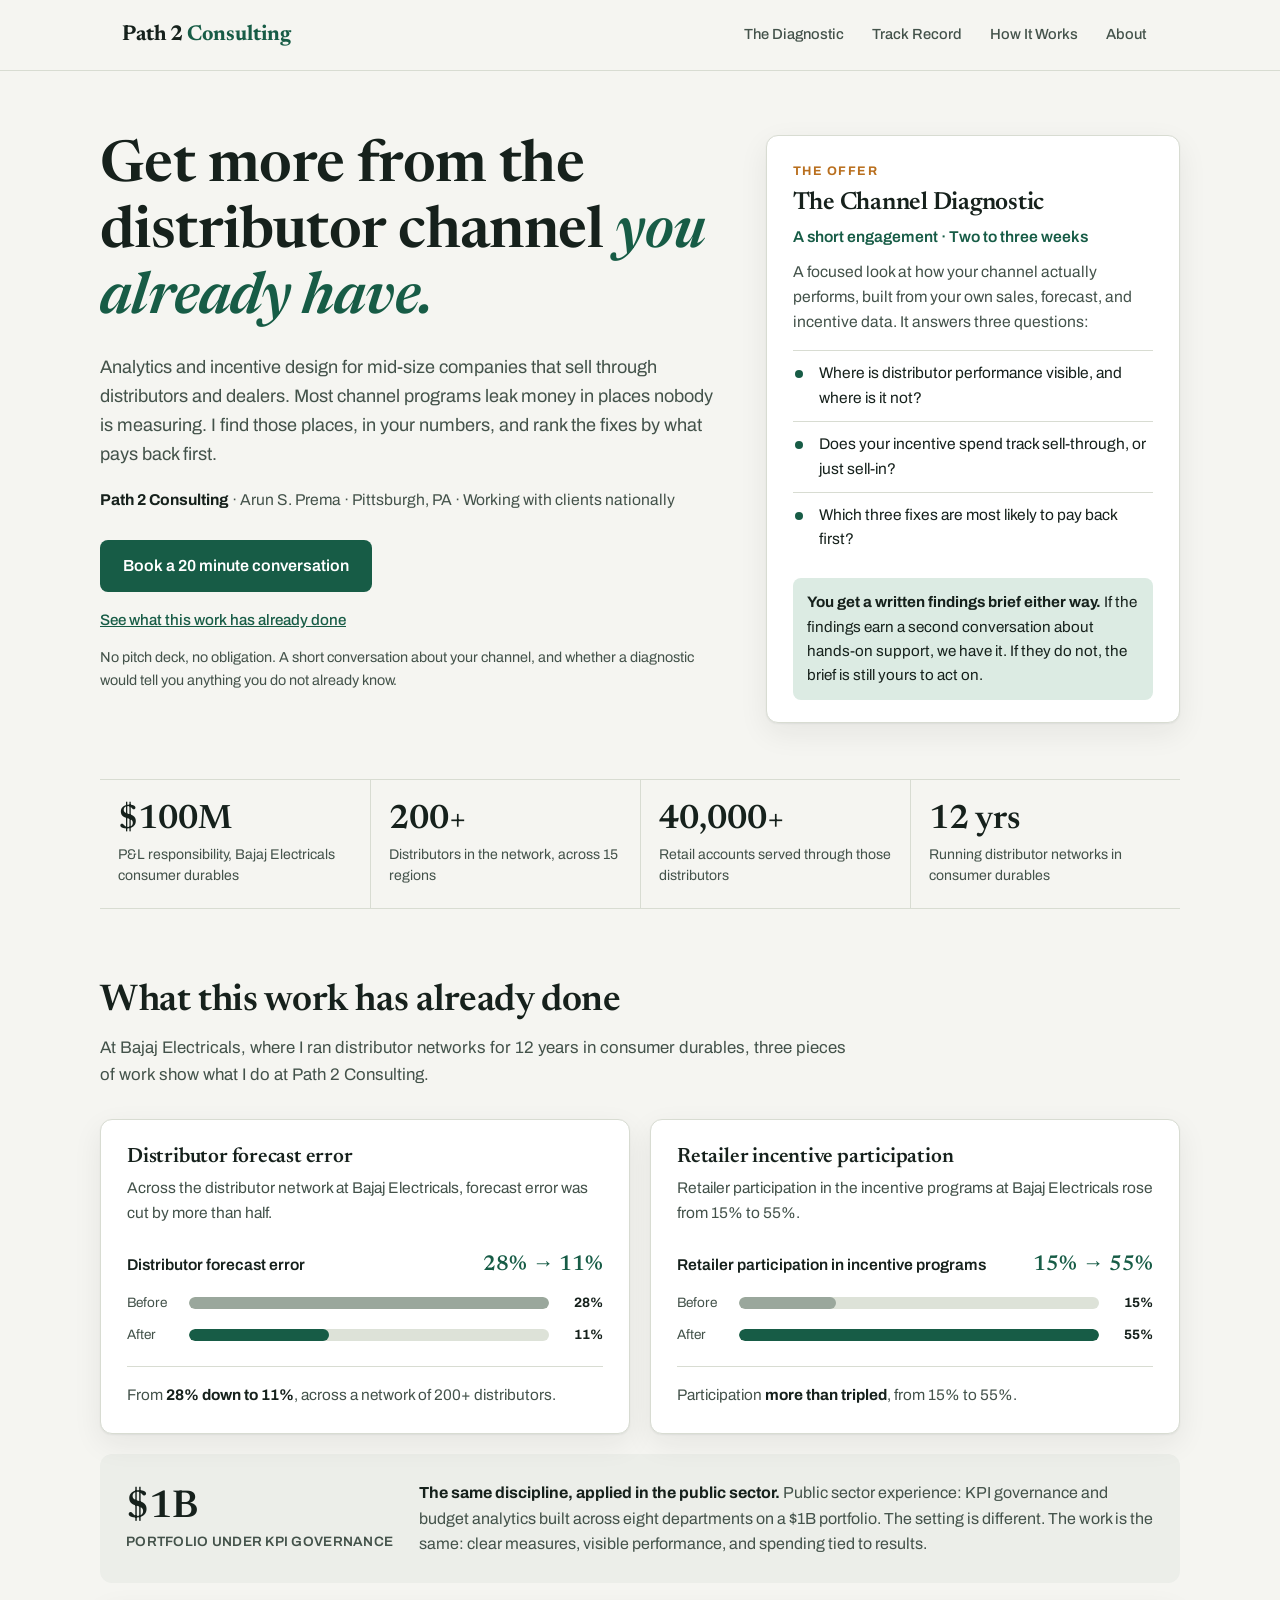
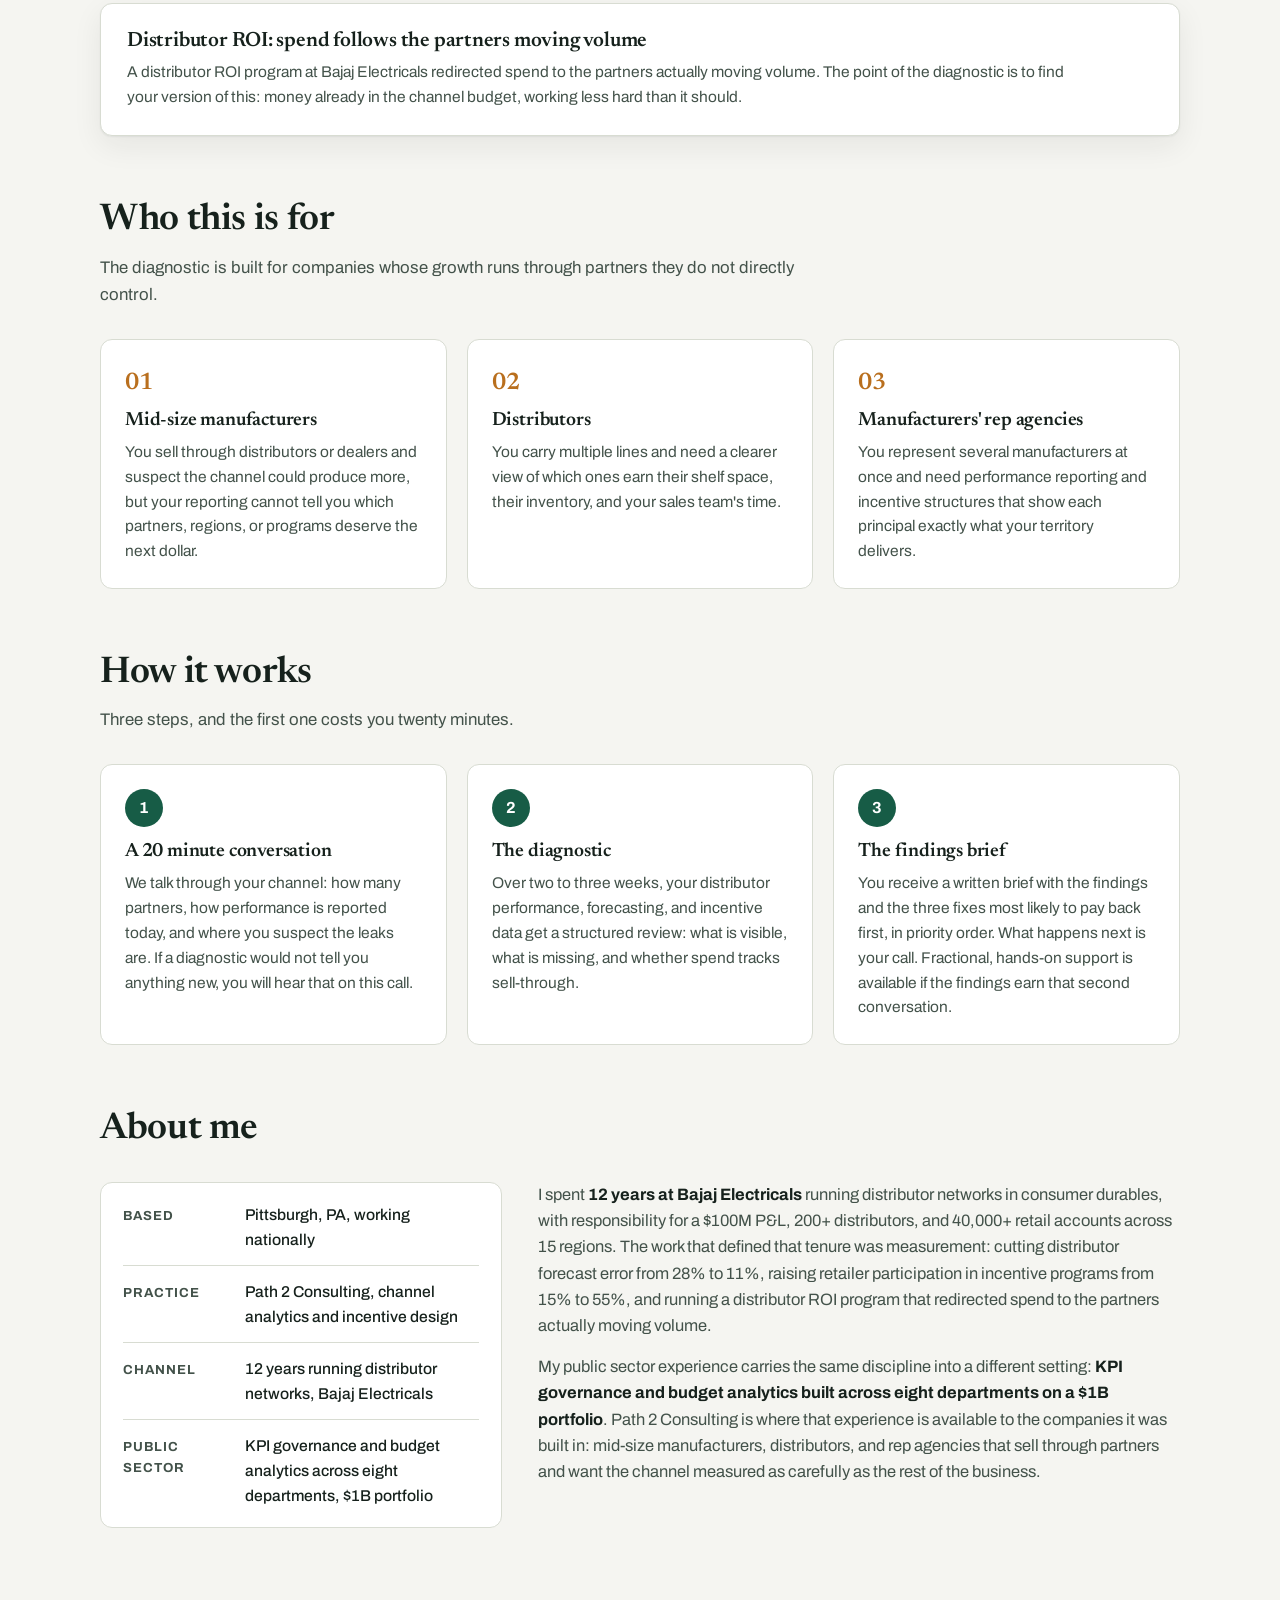
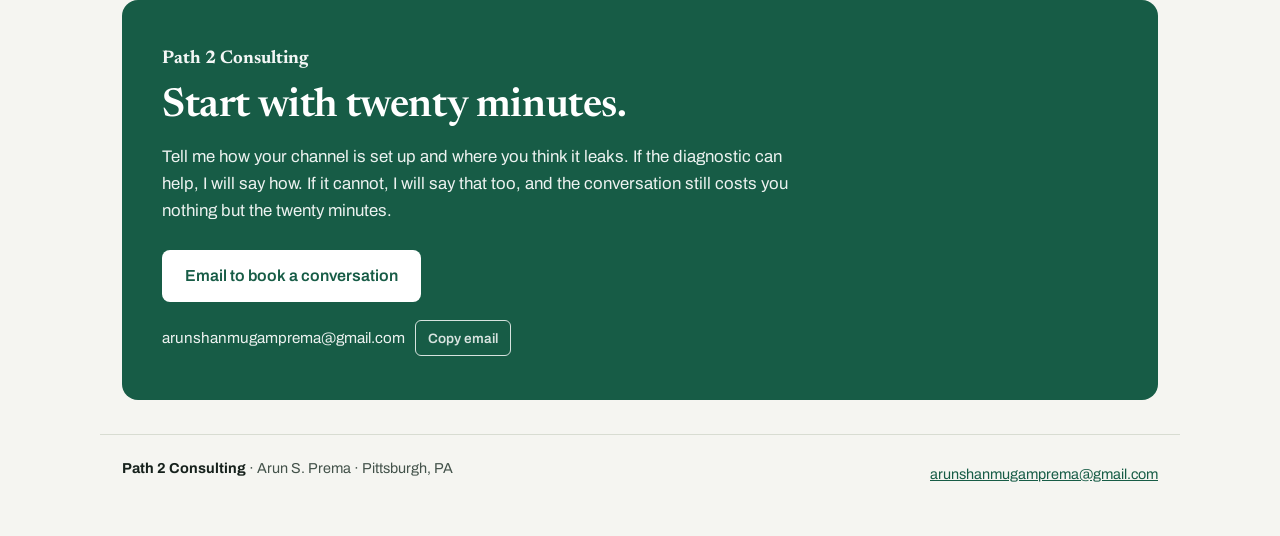
==== path2/index.html @ d2f5afbc "Path 2 site: remove portfolio links, single email CTA" ====
<!doctype html>
<html lang="en">
  <head>
    <meta charset="utf-8" />
    <meta name="viewport" content="width=device-width, initial-scale=1, viewport-fit=cover" />
    <meta name="color-scheme" content="light dark" />
    <meta name="description" content="Path 2 Consulting: I help mid-size companies that sell through distributors and dealers get more from the channel they already have. Analytics, incentive design, and the Channel Diagnostic." />
    <link rel="icon" href="data:," />
    <title>Path 2 Consulting</title>
    <link rel="preconnect" href="https://fonts.googleapis.com" />
    <link rel="preconnect" href="https://fonts.gstatic.com" crossorigin />
    <link href="https://fonts.googleapis.com/css2?family=Newsreader:opsz,wght@6..72,500;6..72,600;6..72,700&family=Archivo:wght@400;500;600;700&display=swap" rel="stylesheet" />
    <style>
      :root {
        --bg: #f5f5f1;
        --surface: #ffffff;
        --surface-2: #eceee9;
        --ink: #16211c;
        --ink-soft: #43524a;
        --line: #d8dcd2;
        --accent: #175c46;
        --accent-ink: #ffffff;
        --accent-soft: #dcebe3;
        --amber: #b96f1e;
        --bar-track: #dde2d8;
        --bar-before: #9aa79c;
        --shadow: 0 1px 2px rgba(22, 33, 28, 0.06), 0 10px 30px rgba(22, 33, 28, 0.07);
        color-scheme: light;
      }
      @media (prefers-color-scheme: dark) {
        :root {
          --bg: #10140f;
          --surface: #171d18;
          --surface-2: #1e2620;
          --ink: #edf0e8;
          --ink-soft: #aebbb0;
          --line: #2c362d;
          --accent: #4cb48c;
          --accent-ink: #0c1712;
          --accent-soft: #1d2f27;
          --amber: #d99a4e;
          --bar-track: #263027;
          --bar-before: #5d6f61;
          --shadow: 0 1px 2px rgba(0, 0, 0, 0.4), 0 10px 30px rgba(0, 0, 0, 0.35);
          color-scheme: dark;
        }
      }

      * { box-sizing: border-box; }
      html { scroll-behavior: smooth; }
      @media (prefers-reduced-motion: reduce) {
        html { scroll-behavior: auto; }
      }
      body {
        margin: 0;
        background: var(--bg);
        color: var(--ink);
        font-family: "Archivo", system-ui, -apple-system, "Segoe UI", sans-serif;
        font-size: 17px;
        line-height: 1.6;
        -webkit-font-smoothing: antialiased;
      }
      h1, h2, h3 {
        font-family: "Newsreader", Georgia, "Times New Roman", serif;
        font-weight: 600;
        line-height: 1.15;
        margin: 0;
        letter-spacing: -0.01em;
      }
      p { margin: 0; }
      a { color: var(--accent); }
      button, [role="button"], select, summary, input:not([type="checkbox"], [type="radio"]) { min-height: 2rem; }

      .wrap { max-width: 1080px; margin: 0 auto; padding: 0 22px; }

      /* Top bar */
      .topbar {
        border-bottom: 1px solid var(--line);
        background: var(--bg);
      }
      .topbar-inner {
        display: flex; align-items: center; justify-content: space-between;
        gap: 16px; padding-top: 14px; padding-bottom: 14px; flex-wrap: wrap;
      }
      .brand { font-family: "Newsreader", Georgia, serif; font-weight: 700; font-size: 1.35rem; letter-spacing: 0; color: var(--ink); text-decoration: none; }
      .brand span { color: var(--accent); }
      .topnav { display: flex; gap: 4px; flex-wrap: wrap; }
      .topnav a {
        color: var(--ink-soft); text-decoration: none; font-size: 0.92rem; font-weight: 500;
        padding: 9px 12px; border-radius: 6px; min-height: 40px; display: inline-flex; align-items: center;
      }
      .topnav a:hover { color: var(--ink); background: var(--surface-2); }

      /* Hero */
      .hero { padding: 64px 0 8px; }
      .hero-grid { display: grid; grid-template-columns: 1.5fr 1fr; gap: 44px; align-items: start; }
      .hero h1 { font-size: clamp(2.3rem, 5.2vw, 3.6rem); font-weight: 600; }
      .hero h1 em { font-style: italic; color: var(--accent); }
      .hero .lede { margin-top: 20px; font-size: 1.13rem; color: var(--ink-soft); max-width: 34em; }
      .hero .byline { margin-top: 18px; font-size: 0.98rem; color: var(--ink-soft); }
      .hero .byline strong { color: var(--ink); }
      .cta-row { display: flex; gap: 12px; flex-wrap: wrap; margin-top: 28px; }
      .btn {
        display: inline-flex; align-items: center; justify-content: center; gap: 8px;
        min-height: 48px; padding: 12px 22px; border-radius: 8px;
        font-weight: 600; font-size: 1rem; text-decoration: none; cursor: pointer;
        border: 1px solid transparent; font-family: inherit;
      }
      .btn-primary { background: var(--accent); color: var(--accent-ink); }
      .btn-primary:hover { filter: brightness(1.08); }
      .btn-ghost { background: transparent; color: var(--ink); border-color: var(--line); }
      .btn-ghost:hover { background: var(--surface-2); }
      .hero-note { margin-top: 14px; font-size: 0.9rem; color: var(--ink-soft); }
      .hero-proof-link { margin-top: 16px; font-size: 0.95rem; font-weight: 500; }

      .offer-card {
        background: var(--surface); border: 1px solid var(--line); border-radius: 12px;
        box-shadow: var(--shadow); padding: 26px 26px 22px;
      }
      .offer-card .card-label {
        font-size: 0.78rem; font-weight: 700; letter-spacing: 0.12em; text-transform: uppercase;
        color: var(--amber);
      }
      .offer-card h2 { font-size: 1.55rem; margin-top: 8px; }
      .offer-card .weeks { margin-top: 6px; font-weight: 600; color: var(--accent); font-size: 0.98rem; }
      .offer-card p.desc { margin-top: 10px; color: var(--ink-soft); font-size: 0.98rem; }
      .offer-card ul { margin: 16px 0 0; padding: 0; list-style: none; }
      .offer-card li {
        padding: 10px 0 10px 26px; position: relative; font-size: 0.97rem;
        border-top: 1px solid var(--line);
      }
      .offer-card li::before {
        content: ""; position: absolute; left: 2px; top: 19px;
        width: 8px; height: 8px; border-radius: 50%; background: var(--accent);
      }
      .offer-card .either-way {
        margin-top: 16px; background: var(--accent-soft); border-radius: 8px;
        padding: 12px 14px; font-size: 0.95rem;
      }

      /* Stat strip */
      .stats {
        margin-top: 56px; border-top: 1px solid var(--line); border-bottom: 1px solid var(--line);
        display: grid; grid-template-columns: repeat(4, 1fr);
      }
      .stat { padding: 24px 18px 22px; }
      .stat + .stat { border-left: 1px solid var(--line); }
      .stat .num { font-family: "Newsreader", Georgia, serif; font-size: 2.1rem; font-weight: 600; line-height: 1; }
      .stat .lbl { margin-top: 8px; font-size: 0.88rem; color: var(--ink-soft); line-height: 1.45; }

      /* Sections */
      section.block { padding: 64px 0 0; }
      .sec-head { max-width: 44em; }
      .sec-head h2 { font-size: clamp(1.7rem, 3.4vw, 2.3rem); }
      .sec-head p { margin-top: 12px; color: var(--ink-soft); font-size: 1.05rem; }

      /* Proof */
      .proof-grid { display: grid; grid-template-columns: 1fr 1fr; gap: 20px; margin-top: 30px; }
      .proof-card {
        background: var(--surface); border: 1px solid var(--line); border-radius: 12px;
        padding: 26px; box-shadow: var(--shadow);
      }
      .proof-card h3 { font-size: 1.3rem; }
      .proof-card .sub { margin-top: 6px; color: var(--ink-soft); font-size: 0.97rem; }
      .metric { margin-top: 22px; }
      .metric .m-head { display: flex; justify-content: space-between; align-items: baseline; gap: 12px; flex-wrap: wrap; }
      .metric .m-name { font-weight: 600; font-size: 0.98rem; }
      .metric .m-change { font-family: "Newsreader", Georgia, serif; font-size: 1.35rem; font-weight: 600; color: var(--accent); white-space: nowrap; }
      .bar-row { display: grid; grid-template-columns: 52px 1fr 44px; align-items: center; gap: 10px; margin-top: 10px; font-size: 0.85rem; color: var(--ink-soft); }
      .bar-track { height: 12px; background: var(--bar-track); border-radius: 6px; overflow: hidden; }
      .bar-fill { height: 100%; border-radius: 6px; }
      .bar-fill.before { background: var(--bar-before); }
      .bar-fill.after { background: var(--accent); }
      .bar-val { font-weight: 700; color: var(--ink); text-align: right; }
      .proof-card .foot { margin-top: 20px; padding-top: 16px; border-top: 1px solid var(--line); color: var(--ink-soft); font-size: 0.96rem; }
      .proof-card .foot strong { color: var(--ink); }

      .second-proof {
        margin-top: 20px; background: var(--surface-2); border-radius: 12px; padding: 26px;
        display: grid; grid-template-columns: auto 1fr; gap: 26px; align-items: center;
      }
      .second-proof .big { font-family: "Newsreader", Georgia, serif; font-size: 2.4rem; font-weight: 600; line-height: 1.05; white-space: nowrap; }
      .second-proof .big small { display: block; font-family: "Archivo", sans-serif; font-size: 0.85rem; font-weight: 600; color: var(--ink-soft); margin-top: 6px; letter-spacing: 0.02em; }
      .second-proof p { color: var(--ink-soft); font-size: 1rem; }
      .second-proof p strong { color: var(--ink); }

      /* Who it is for */
      .audience { display: grid; grid-template-columns: repeat(3, 1fr); gap: 20px; margin-top: 30px; }
      .aud {
        border: 1px solid var(--line); border-radius: 12px; padding: 24px; background: var(--surface);
      }
      .aud .n { font-family: "Newsreader", Georgia, serif; font-size: 1.5rem; color: var(--amber); font-weight: 600; }
      .aud h3 { font-size: 1.2rem; margin-top: 8px; }
      .aud p { margin-top: 8px; color: var(--ink-soft); font-size: 0.97rem; }

      /* Steps */
      .steps { display: grid; grid-template-columns: repeat(3, 1fr); gap: 20px; margin-top: 30px; }
      .step { padding: 24px; border-radius: 12px; background: var(--surface); border: 1px solid var(--line); }
      .step .n {
        display: inline-flex; align-items: center; justify-content: center;
        width: 38px; height: 38px; border-radius: 50%;
        background: var(--accent); color: var(--accent-ink); font-weight: 700; font-size: 1rem;
      }
      .step h3 { font-size: 1.2rem; margin-top: 14px; }
      .step p { margin-top: 8px; color: var(--ink-soft); font-size: 0.97rem; }

      /* About */
      .about-grid { display: grid; grid-template-columns: 1fr 1.6fr; gap: 36px; margin-top: 30px; align-items: start; }
      .about-facts { border: 1px solid var(--line); border-radius: 12px; background: var(--surface); padding: 6px 22px; }
      .about-facts dl { margin: 0; }
      .about-facts .row { display: grid; grid-template-columns: 110px 1fr; gap: 12px; padding: 13px 0; }
      .about-facts .row + .row { border-top: 1px solid var(--line); }
      .about-facts dt { font-size: 0.82rem; font-weight: 700; letter-spacing: 0.08em; text-transform: uppercase; color: var(--ink-soft); padding-top: 3px; }
      .about-facts dd { margin: 0; font-size: 0.98rem; font-weight: 500; }
      .about-text p { color: var(--ink-soft); font-size: 1.03rem; }
      .about-text p + p { margin-top: 14px; }
      .about-text p strong { color: var(--ink); }

      /* Final CTA */
      .final {
        margin: 72px 0 0; background: var(--accent); color: var(--accent-ink);
        border-radius: 16px; padding: 44px 40px;
      }
      .final h2 { font-size: clamp(1.8rem, 3.6vw, 2.5rem); max-width: 20em; }
      .final .final-brand { font-family: "Newsreader", Georgia, serif; font-size: 1.15rem; font-weight: 700; margin: 0 0 10px; opacity: 0.95; }
      .final p { margin-top: 14px; max-width: 38em; opacity: 0.92; font-size: 1.05rem; }
      .final .cta-row { margin-top: 26px; }
      .final .btn-light { background: var(--accent-ink); color: var(--accent); }
      .final .btn-outline { background: transparent; color: var(--accent-ink); border-color: rgba(255, 255, 255, 0.55); }
      @media (prefers-color-scheme: dark) {
        .final .btn-outline { border-color: rgba(12, 23, 18, 0.5); }
      }
      .final .email-line { margin-top: 18px; font-size: 0.95rem; opacity: 0.92; display: flex; align-items: center; gap: 10px; flex-wrap: wrap; }
      .copy-btn {
        background: transparent; border: 1px solid currentColor; color: inherit;
        border-radius: 6px; padding: 6px 12px; min-height: 36px; font-family: inherit;
        font-size: 0.85rem; font-weight: 600; cursor: pointer; opacity: 0.9;
      }
      .copy-btn:hover { opacity: 1; }

      footer { padding: 34px 0 44px; }
      .footer-inner {
        border-top: 1px solid var(--line); padding-top: 22px;
        display: flex; justify-content: space-between; gap: 14px; flex-wrap: wrap;
        font-size: 0.9rem; color: var(--ink-soft);
      }
      .footer-inner a { padding: 6px 0; display: inline-block; min-height: 32px; }
      .footer-inner strong { color: var(--ink); font-weight: 700; }

      @media (max-width: 860px) {
        .hero { padding-top: 44px; }
        .hero-grid { grid-template-columns: 1fr; gap: 30px; }
        .stats { grid-template-columns: 1fr 1fr; }
        .stat:nth-child(3) { border-left: none; }
        .stat:nth-child(n+3) { border-top: 1px solid var(--line); }
        .proof-grid, .audience, .steps, .about-grid { grid-template-columns: 1fr; }
        .second-proof { grid-template-columns: 1fr; gap: 14px; }
        .final { padding: 34px 24px; }
        section.block { padding-top: 52px; }
      }
    </style>
  </head>
  <body>
    <header class="topbar">
      <div class="wrap topbar-inner">
        <a class="brand" href="#top">Path 2 <span>Consulting</span></a>
        <nav class="topnav" aria-label="Page sections">
          <a href="#diagnostic">The Diagnostic</a>
          <a href="#proof">Track Record</a>
          <a href="#process">How It Works</a>
          <a href="#about">About</a>
        </nav>
      </div>
    </header>

    <main id="top">
      <!-- Hero -->
      <div class="wrap hero">
        <div class="hero-grid">
          <div>
            <h1>Get more from the distributor channel <em>you already have.</em></h1>
            <p class="lede">Analytics and incentive design for mid-size companies that sell through distributors and dealers. Most channel programs leak money in places nobody is measuring. I find those places, in your numbers, and rank the fixes by what pays back first.</p>
            <p class="byline"><strong>Path 2 Consulting</strong> · Arun S. Prema · Pittsburgh, PA · Working with clients nationally</p>
            <div class="cta-row">
              <a class="btn btn-primary" href="mailto:arunshanmugamprema@gmail.com?subject=Channel%20Diagnostic%20conversation">Book a 20 minute conversation</a>
            </div>
            <p class="hero-proof-link"><a href="#proof">See what this work has already done</a></p>
            <p class="hero-note">No pitch deck, no obligation. A short conversation about your channel, and whether a diagnostic would tell you anything you do not already know.</p>
          </div>

          <aside class="offer-card" id="diagnostic" aria-label="The Channel Diagnostic">
            <div class="card-label">The Offer</div>
            <h2>The Channel Diagnostic</h2>
            <div class="weeks">A short engagement · Two to three weeks</div>
            <p class="desc">A focused look at how your channel actually performs, built from your own sales, forecast, and incentive data. It answers three questions:</p>
            <ul>
              <li>Where is distributor performance visible, and where is it not?</li>
              <li>Does your incentive spend track sell-through, or just sell-in?</li>
              <li>Which three fixes are most likely to pay back first?</li>
            </ul>
            <div class="either-way"><strong>You get a written findings brief either way.</strong> If the findings earn a second conversation about hands-on support, we have it. If they do not, the brief is still yours to act on.</div>
          </aside>
        </div>

        <div class="stats" role="list" aria-label="Scale of channel managed at Bajaj Electricals">
          <div class="stat" role="listitem">
            <div class="num">$100M</div>
            <div class="lbl">P&amp;L responsibility, Bajaj Electricals consumer durables</div>
          </div>
          <div class="stat" role="listitem">
            <div class="num">200+</div>
            <div class="lbl">Distributors in the network, across 15 regions</div>
          </div>
          <div class="stat" role="listitem">
            <div class="num">40,000+</div>
            <div class="lbl">Retail accounts served through those distributors</div>
          </div>
          <div class="stat" role="listitem">
            <div class="num">12 yrs</div>
            <div class="lbl">Running distributor networks in consumer durables</div>
          </div>
        </div>
      </div>

      <!-- Proof -->
      <section class="block wrap" id="proof">
        <div class="sec-head">
          <h2>What this work has already done</h2>
          <p>At Bajaj Electricals, where I ran distributor networks for 12 years in consumer durables, three pieces of work show what I do at Path 2 Consulting.</p>
        </div>

        <div class="proof-grid">
          <article class="proof-card">
            <h3>Distributor forecast error</h3>
            <p class="sub">Across the distributor network at Bajaj Electricals, forecast error was cut by more than half.</p>
            <div class="metric">
              <div class="m-head">
                <span class="m-name">Distributor forecast error</span>
                <span class="m-change">28% → 11%</span>
              </div>
              <div class="bar-row"><span>Before</span><div class="bar-track"><div class="bar-fill before" style="width: 100%"></div></div><span class="bar-val">28%</span></div>
              <div class="bar-row"><span>After</span><div class="bar-track"><div class="bar-fill after" style="width: 39%"></div></div><span class="bar-val">11%</span></div>
            </div>
            <p class="foot">From <strong>28% down to 11%</strong>, across a network of 200+ distributors.</p>
          </article>

          <article class="proof-card">
            <h3>Retailer incentive participation</h3>
            <p class="sub">Retailer participation in the incentive programs at Bajaj Electricals rose from 15% to 55%.</p>
            <div class="metric">
              <div class="m-head">
                <span class="m-name">Retailer participation in incentive programs</span>
                <span class="m-change">15% → 55%</span>
              </div>
              <div class="bar-row"><span>Before</span><div class="bar-track"><div class="bar-fill before" style="width: 27%"></div></div><span class="bar-val">15%</span></div>
              <div class="bar-row"><span>After</span><div class="bar-track"><div class="bar-fill after" style="width: 100%"></div></div><span class="bar-val">55%</span></div>
            </div>
            <p class="foot">Participation <strong>more than tripled</strong>, from 15% to 55%.</p>
          </article>
        </div>

        <div class="second-proof">
          <div class="big">$1B<small>PORTFOLIO UNDER KPI GOVERNANCE</small></div>
          <div>
            <p><strong>The same discipline, applied in the public sector.</strong> Public sector experience: KPI governance and budget analytics built across eight departments on a $1B portfolio. The setting is different. The work is the same: clear measures, visible performance, and spending tied to results.</p>
          </div>
        </div>

        <div class="proof-grid" style="margin-top: 20px;">
          <article class="proof-card" style="grid-column: 1 / -1;">
            <h3>Distributor ROI: spend follows the partners moving volume</h3>
            <p class="sub" style="max-width: 62em;">A distributor ROI program at Bajaj Electricals redirected spend to the partners actually moving volume. The point of the diagnostic is to find your version of this: money already in the channel budget, working less hard than it should.</p>
          </article>
        </div>
      </section>

      <!-- Who it is for -->
      <section class="block wrap" id="who">
        <div class="sec-head">
          <h2>Who this is for</h2>
          <p>The diagnostic is built for companies whose growth runs through partners they do not directly control.</p>
        </div>
        <div class="audience">
          <div class="aud">
            <div class="n">01</div>
            <h3>Mid-size manufacturers</h3>
            <p>You sell through distributors or dealers and suspect the channel could produce more, but your reporting cannot tell you which partners, regions, or programs deserve the next dollar.</p>
          </div>
          <div class="aud">
            <div class="n">02</div>
            <h3>Distributors</h3>
            <p>You carry multiple lines and need a clearer view of which ones earn their shelf space, their inventory, and your sales team's time.</p>
          </div>
          <div class="aud">
            <div class="n">03</div>
            <h3>Manufacturers' rep agencies</h3>
            <p>You represent several manufacturers at once and need performance reporting and incentive structures that show each principal exactly what your territory delivers.</p>
          </div>
        </div>
      </section>

      <!-- How it works -->
      <section class="block wrap" id="process">
        <div class="sec-head">
          <h2>How it works</h2>
          <p>Three steps, and the first one costs you twenty minutes.</p>
        </div>
        <div class="steps">
          <div class="step">
            <span class="n">1</span>
            <h3>A 20 minute conversation</h3>
            <p>We talk through your channel: how many partners, how performance is reported today, and where you suspect the leaks are. If a diagnostic would not tell you anything new, you will hear that on this call.</p>
          </div>
          <div class="step">
            <span class="n">2</span>
            <h3>The diagnostic</h3>
            <p>Over two to three weeks, your distributor performance, forecasting, and incentive data get a structured review: what is visible, what is missing, and whether spend tracks sell-through.</p>
          </div>
          <div class="step">
            <span class="n">3</span>
            <h3>The findings brief</h3>
            <p>You receive a written brief with the findings and the three fixes most likely to pay back first, in priority order. What happens next is your call. Fractional, hands-on support is available if the findings earn that second conversation.</p>
          </div>
        </div>
      </section>

      <!-- About -->
      <section class="block wrap" id="about">
        <div class="sec-head">
          <h2>About me</h2>
        </div>
        <div class="about-grid">
          <div class="about-facts">
            <dl>
              <div class="row"><dt>Based</dt><dd>Pittsburgh, PA, working nationally</dd></div>
              <div class="row"><dt>Practice</dt><dd>Path 2 Consulting, channel analytics and incentive design</dd></div>
              <div class="row"><dt>Channel</dt><dd>12 years running distributor networks, Bajaj Electricals</dd></div>
              <div class="row"><dt>Public sector</dt><dd>KPI governance and budget analytics across eight departments, $1B portfolio</dd></div>
            </dl>
          </div>
          <div class="about-text">
            <p>I spent <strong>12 years at Bajaj Electricals</strong> running distributor networks in consumer durables, with responsibility for a $100M P&amp;L, 200+ distributors, and 40,000+ retail accounts across 15 regions. The work that defined that tenure was measurement: cutting distributor forecast error from 28% to 11%, raising retailer participation in incentive programs from 15% to 55%, and running a distributor ROI program that redirected spend to the partners actually moving volume.</p>
            <p>My public sector experience carries the same discipline into a different setting: <strong>KPI governance and budget analytics built across eight departments on a $1B portfolio</strong>. Path 2 Consulting is where that experience is available to the companies it was built in: mid-size manufacturers, distributors, and rep agencies that sell through partners and want the channel measured as carefully as the rest of the business.</p>
          </div>
        </div>
      </section>

      <!-- Final CTA -->
      <div class="wrap">
        <div class="final">
          <p class="final-brand">Path 2 Consulting</p>
          <h2>Start with twenty minutes.</h2>
          <p>Tell me how your channel is set up and where you think it leaks. If the diagnostic can help, I will say how. If it cannot, I will say that too, and the conversation still costs you nothing but the twenty minutes.</p>
          <div class="cta-row">
            <a class="btn btn-light" href="mailto:arunshanmugamprema@gmail.com?subject=Channel%20Diagnostic%20conversation">Email to book a conversation</a>
          </div>
          <div class="email-line">
            <span>arunshanmugamprema@gmail.com</span>
            <button class="copy-btn" id="copyEmail" type="button">Copy email</button>
            <span id="copyStatus" role="status" aria-live="polite"></span>
          </div>
        </div>
      </div>
    </main>

    <footer>
      <div class="wrap footer-inner">
        <span><strong>Path 2 Consulting</strong> · Arun S. Prema · Pittsburgh, PA</span>
        <span>
          <a href="mailto:arunshanmugamprema@gmail.com">arunshanmugamprema@gmail.com</a>
        </span>
      </div>
    </footer>

    <script>
      (function () {
        var btn = document.getElementById('copyEmail');
        var status = document.getElementById('copyStatus');
        var email = 'arunshanmugamprema@gmail.com';
        btn.addEventListener('click', function () {
          function done() {
            status.textContent = 'Copied.';
            setTimeout(function () { status.textContent = ''; }, 2500);
          }
          if (navigator.clipboard && navigator.clipboard.writeText) {
            navigator.clipboard.writeText(email).then(done, function () {
              status.textContent = email;
            });
          } else {
            var ta = document.createElement('textarea');
            ta.value = email;
            ta.style.position = 'fixed';
            ta.style.opacity = '0';
            document.body.appendChild(ta);
            ta.select();
            try { document.execCommand('copy'); done(); }
            catch (e) { status.textContent = email; }
            document.body.removeChild(ta);
          }
        });
      })();
    </script>
  </body>
</html>
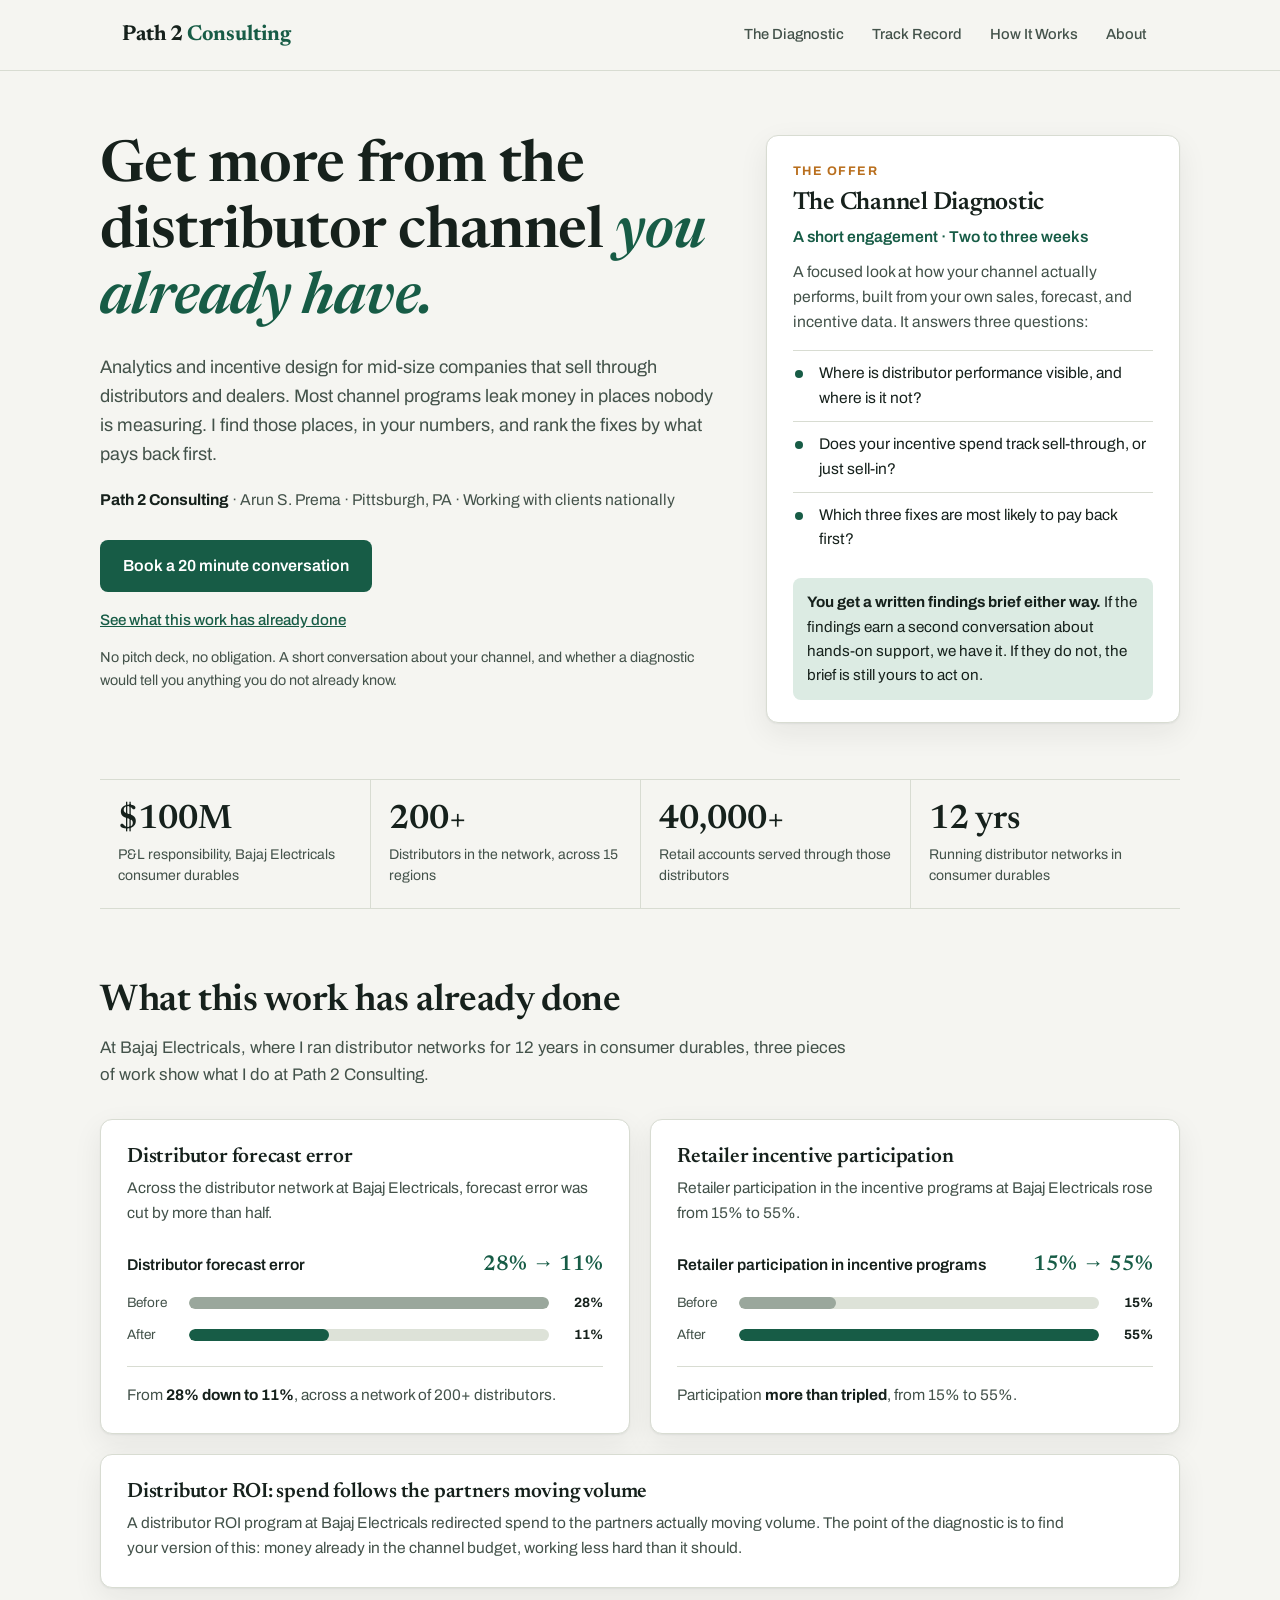
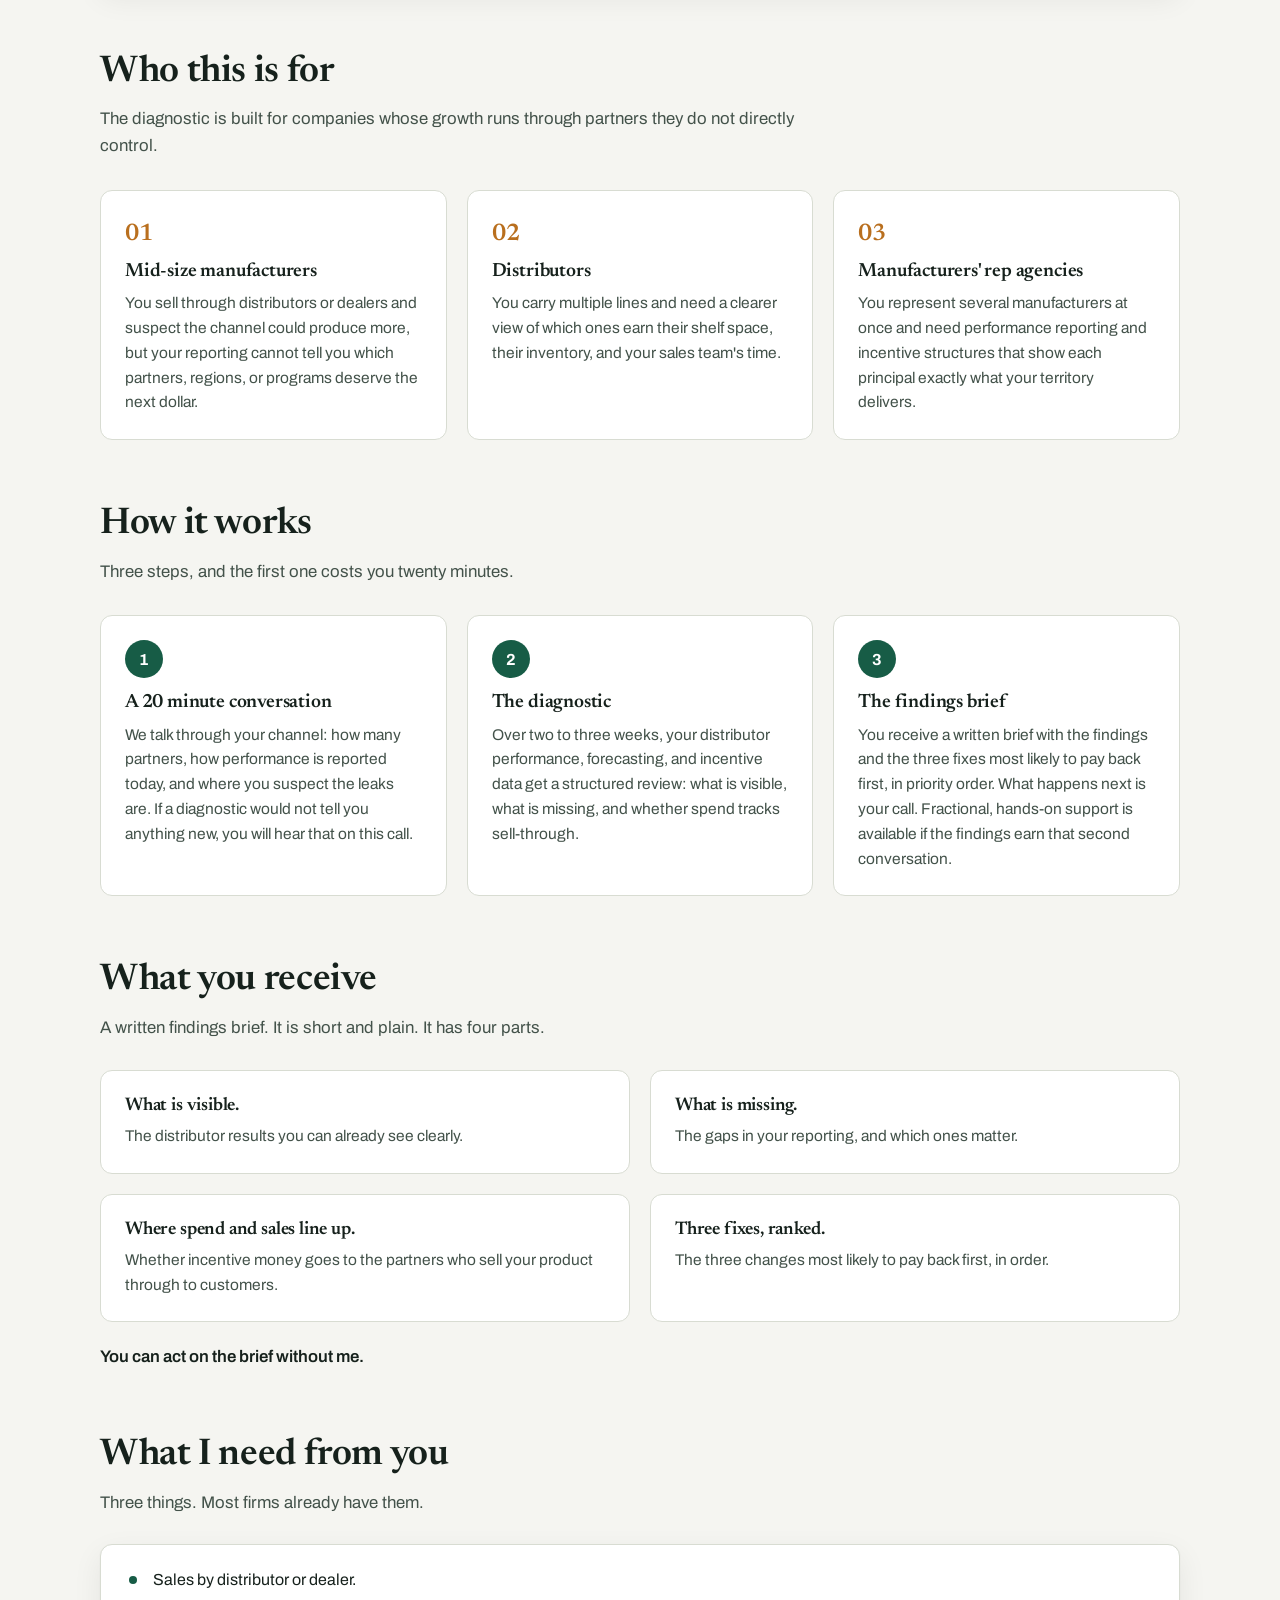
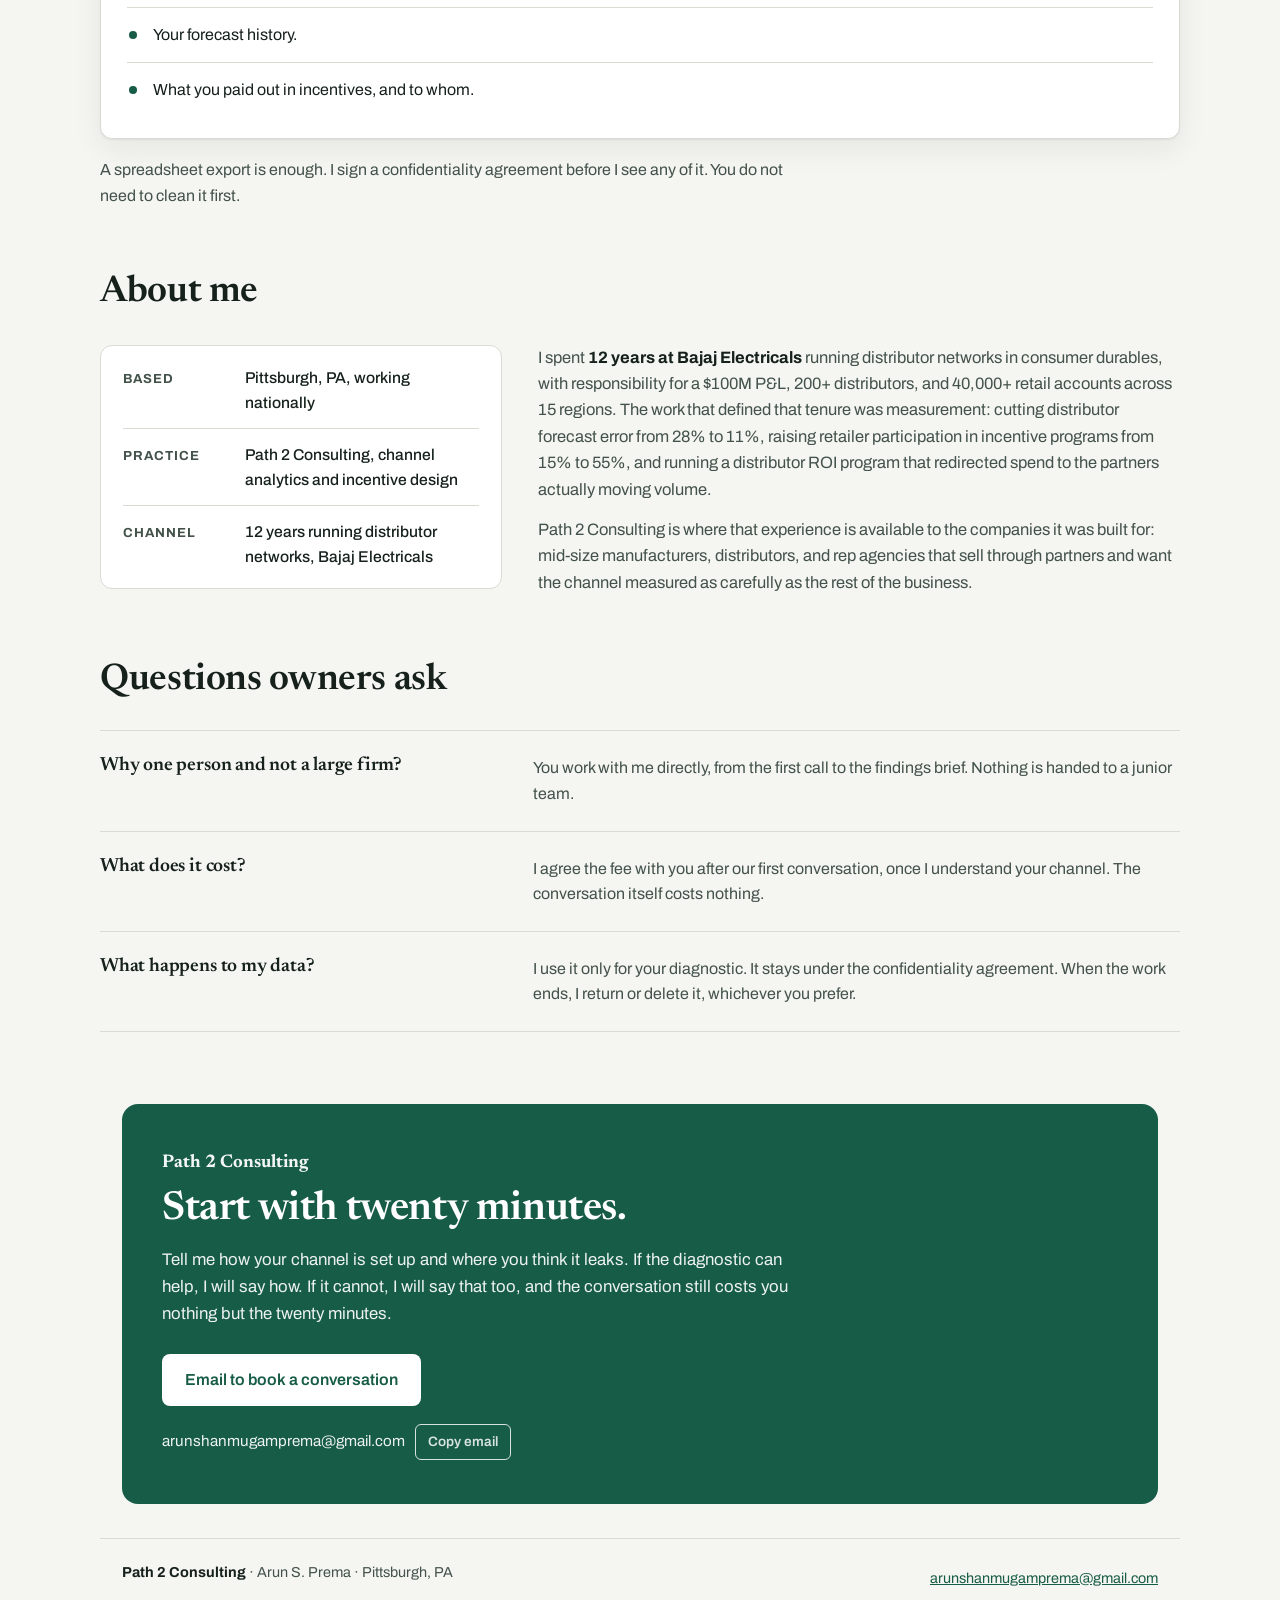
==== commit d27e932a: "Path 2 site: strip public sector proof, add findings brief, data needs, and FAQ sections" ====
--- a/path2/index.html
+++ b/path2/index.html
@@ -175,15 +175,6 @@
       .proof-card .foot { margin-top: 20px; padding-top: 16px; border-top: 1px solid var(--line); color: var(--ink-soft); font-size: 0.96rem; }
       .proof-card .foot strong { color: var(--ink); }
 
-      .second-proof {
-        margin-top: 20px; background: var(--surface-2); border-radius: 12px; padding: 26px;
-        display: grid; grid-template-columns: auto 1fr; gap: 26px; align-items: center;
-      }
-      .second-proof .big { font-family: "Newsreader", Georgia, serif; font-size: 2.4rem; font-weight: 600; line-height: 1.05; white-space: nowrap; }
-      .second-proof .big small { display: block; font-family: "Archivo", sans-serif; font-size: 0.85rem; font-weight: 600; color: var(--ink-soft); margin-top: 6px; letter-spacing: 0.02em; }
-      .second-proof p { color: var(--ink-soft); font-size: 1rem; }
-      .second-proof p strong { color: var(--ink); }
-
       /* Who it is for */
       .audience { display: grid; grid-template-columns: repeat(3, 1fr); gap: 20px; margin-top: 30px; }
       .aud {
@@ -203,6 +194,25 @@
       }
       .step h3 { font-size: 1.2rem; margin-top: 14px; }
       .step p { margin-top: 8px; color: var(--ink-soft); font-size: 0.97rem; }
+
+      /* Brief and needs */
+      .brief-parts { display: grid; grid-template-columns: 1fr 1fr; gap: 20px; margin-top: 28px; }
+      .brief-part { border: 1px solid var(--line); border-radius: 12px; padding: 24px; background: var(--surface); }
+      .brief-part h3 { font-size: 1.15rem; }
+      .brief-part p { margin-top: 8px; color: var(--ink-soft); font-size: 0.97rem; }
+      .brief-close { margin-top: 22px; font-size: 1.05rem; font-weight: 600; }
+      .needs-card { margin-top: 28px; background: var(--surface); border: 1px solid var(--line); border-radius: 12px; box-shadow: var(--shadow); padding: 8px 26px 22px; }
+      .needs-card ul { margin: 0; padding: 0; list-style: none; }
+      .needs-card li { padding: 14px 0 14px 26px; position: relative; font-size: 1rem; border-top: 1px solid var(--line); }
+      .needs-card li:first-child { border-top: none; }
+      .needs-card li::before { content: ""; position: absolute; left: 2px; top: 23px; width: 8px; height: 8px; border-radius: 50%; background: var(--accent); }
+      .needs-note { margin-top: 18px; color: var(--ink-soft); font-size: 1rem; max-width: 44em; }
+
+      /* FAQ */
+      .faq-list { margin-top: 28px; border-top: 1px solid var(--line); }
+      .faq-item { padding: 24px 0; border-bottom: 1px solid var(--line); display: grid; grid-template-columns: 1fr 1.6fr; gap: 28px; }
+      .faq-item h3 { font-size: 1.2rem; }
+      .faq-item p { color: var(--ink-soft); font-size: 1rem; }
 
       /* About */
       .about-grid { display: grid; grid-template-columns: 1fr 1.6fr; gap: 36px; margin-top: 30px; align-items: start; }
@@ -253,8 +263,8 @@
         .stats { grid-template-columns: 1fr 1fr; }
         .stat:nth-child(3) { border-left: none; }
         .stat:nth-child(n+3) { border-top: 1px solid var(--line); }
-        .proof-grid, .audience, .steps, .about-grid { grid-template-columns: 1fr; }
-        .second-proof { grid-template-columns: 1fr; gap: 14px; }
+        .proof-grid, .audience, .steps, .about-grid, .brief-parts, .faq-item { grid-template-columns: 1fr; }
+        .faq-item { gap: 10px; }
         .final { padding: 34px 24px; }
         section.block { padding-top: 52px; }
       }
@@ -359,13 +369,6 @@
           </article>
         </div>
 
-        <div class="second-proof">
-          <div class="big">$1B<small>PORTFOLIO UNDER KPI GOVERNANCE</small></div>
-          <div>
-            <p><strong>The same discipline, applied in the public sector.</strong> Public sector experience: KPI governance and budget analytics built across eight departments on a $1B portfolio. The setting is different. The work is the same: clear measures, visible performance, and spending tied to results.</p>
-          </div>
-        </div>
-
         <div class="proof-grid" style="margin-top: 20px;">
           <article class="proof-card" style="grid-column: 1 / -1;">
             <h3>Distributor ROI: spend follows the partners moving volume</h3>
@@ -422,6 +425,49 @@
             <p>You receive a written brief with the findings and the three fixes most likely to pay back first, in priority order. What happens next is your call. Fractional, hands-on support is available if the findings earn that second conversation.</p>
           </div>
         </div>
+      </section>
+
+      <!-- What you receive -->
+      <section class="block wrap" id="receive">
+        <div class="sec-head">
+          <h2>What you receive</h2>
+          <p>A written findings brief. It is short and plain. It has four parts.</p>
+        </div>
+        <div class="brief-parts">
+          <div class="brief-part">
+            <h3>What is visible.</h3>
+            <p>The distributor results you can already see clearly.</p>
+          </div>
+          <div class="brief-part">
+            <h3>What is missing.</h3>
+            <p>The gaps in your reporting, and which ones matter.</p>
+          </div>
+          <div class="brief-part">
+            <h3>Where spend and sales line up.</h3>
+            <p>Whether incentive money goes to the partners who sell your product through to customers.</p>
+          </div>
+          <div class="brief-part">
+            <h3>Three fixes, ranked.</h3>
+            <p>The three changes most likely to pay back first, in order.</p>
+          </div>
+        </div>
+        <p class="brief-close">You can act on the brief without me.</p>
+      </section>
+
+      <!-- What I need from you -->
+      <section class="block wrap" id="needs">
+        <div class="sec-head">
+          <h2>What I need from you</h2>
+          <p>Three things. Most firms already have them.</p>
+        </div>
+        <div class="needs-card">
+          <ul>
+            <li>Sales by distributor or dealer.</li>
+            <li>Your forecast history.</li>
+            <li>What you paid out in incentives, and to whom.</li>
+          </ul>
+        </div>
+        <p class="needs-note">A spreadsheet export is enough. I sign a confidentiality agreement before I see any of it. You do not need to clean it first.</p>
       </section>
 
       <!-- About -->
@@ -435,12 +481,32 @@
               <div class="row"><dt>Based</dt><dd>Pittsburgh, PA, working nationally</dd></div>
               <div class="row"><dt>Practice</dt><dd>Path 2 Consulting, channel analytics and incentive design</dd></div>
               <div class="row"><dt>Channel</dt><dd>12 years running distributor networks, Bajaj Electricals</dd></div>
-              <div class="row"><dt>Public sector</dt><dd>KPI governance and budget analytics across eight departments, $1B portfolio</dd></div>
             </dl>
           </div>
           <div class="about-text">
             <p>I spent <strong>12 years at Bajaj Electricals</strong> running distributor networks in consumer durables, with responsibility for a $100M P&amp;L, 200+ distributors, and 40,000+ retail accounts across 15 regions. The work that defined that tenure was measurement: cutting distributor forecast error from 28% to 11%, raising retailer participation in incentive programs from 15% to 55%, and running a distributor ROI program that redirected spend to the partners actually moving volume.</p>
-            <p>My public sector experience carries the same discipline into a different setting: <strong>KPI governance and budget analytics built across eight departments on a $1B portfolio</strong>. Path 2 Consulting is where that experience is available to the companies it was built in: mid-size manufacturers, distributors, and rep agencies that sell through partners and want the channel measured as carefully as the rest of the business.</p>
+            <p>Path 2 Consulting is where that experience is available to the companies it was built for: mid-size manufacturers, distributors, and rep agencies that sell through partners and want the channel measured as carefully as the rest of the business.</p>
+          </div>
+        </div>
+      </section>
+
+      <!-- Questions owners ask -->
+      <section class="block wrap" id="faq">
+        <div class="sec-head">
+          <h2>Questions owners ask</h2>
+        </div>
+        <div class="faq-list">
+          <div class="faq-item">
+            <h3>Why one person and not a large firm?</h3>
+            <p>You work with me directly, from the first call to the findings brief. Nothing is handed to a junior team.</p>
+          </div>
+          <div class="faq-item">
+            <h3>What does it cost?</h3>
+            <p>I agree the fee with you after our first conversation, once I understand your channel. The conversation itself costs nothing.</p>
+          </div>
+          <div class="faq-item">
+            <h3>What happens to my data?</h3>
+            <p>I use it only for your diagnostic. It stays under the confidentiality agreement. When the work ends, I return or delete it, whichever you prefer.</p>
           </div>
         </div>
       </section>
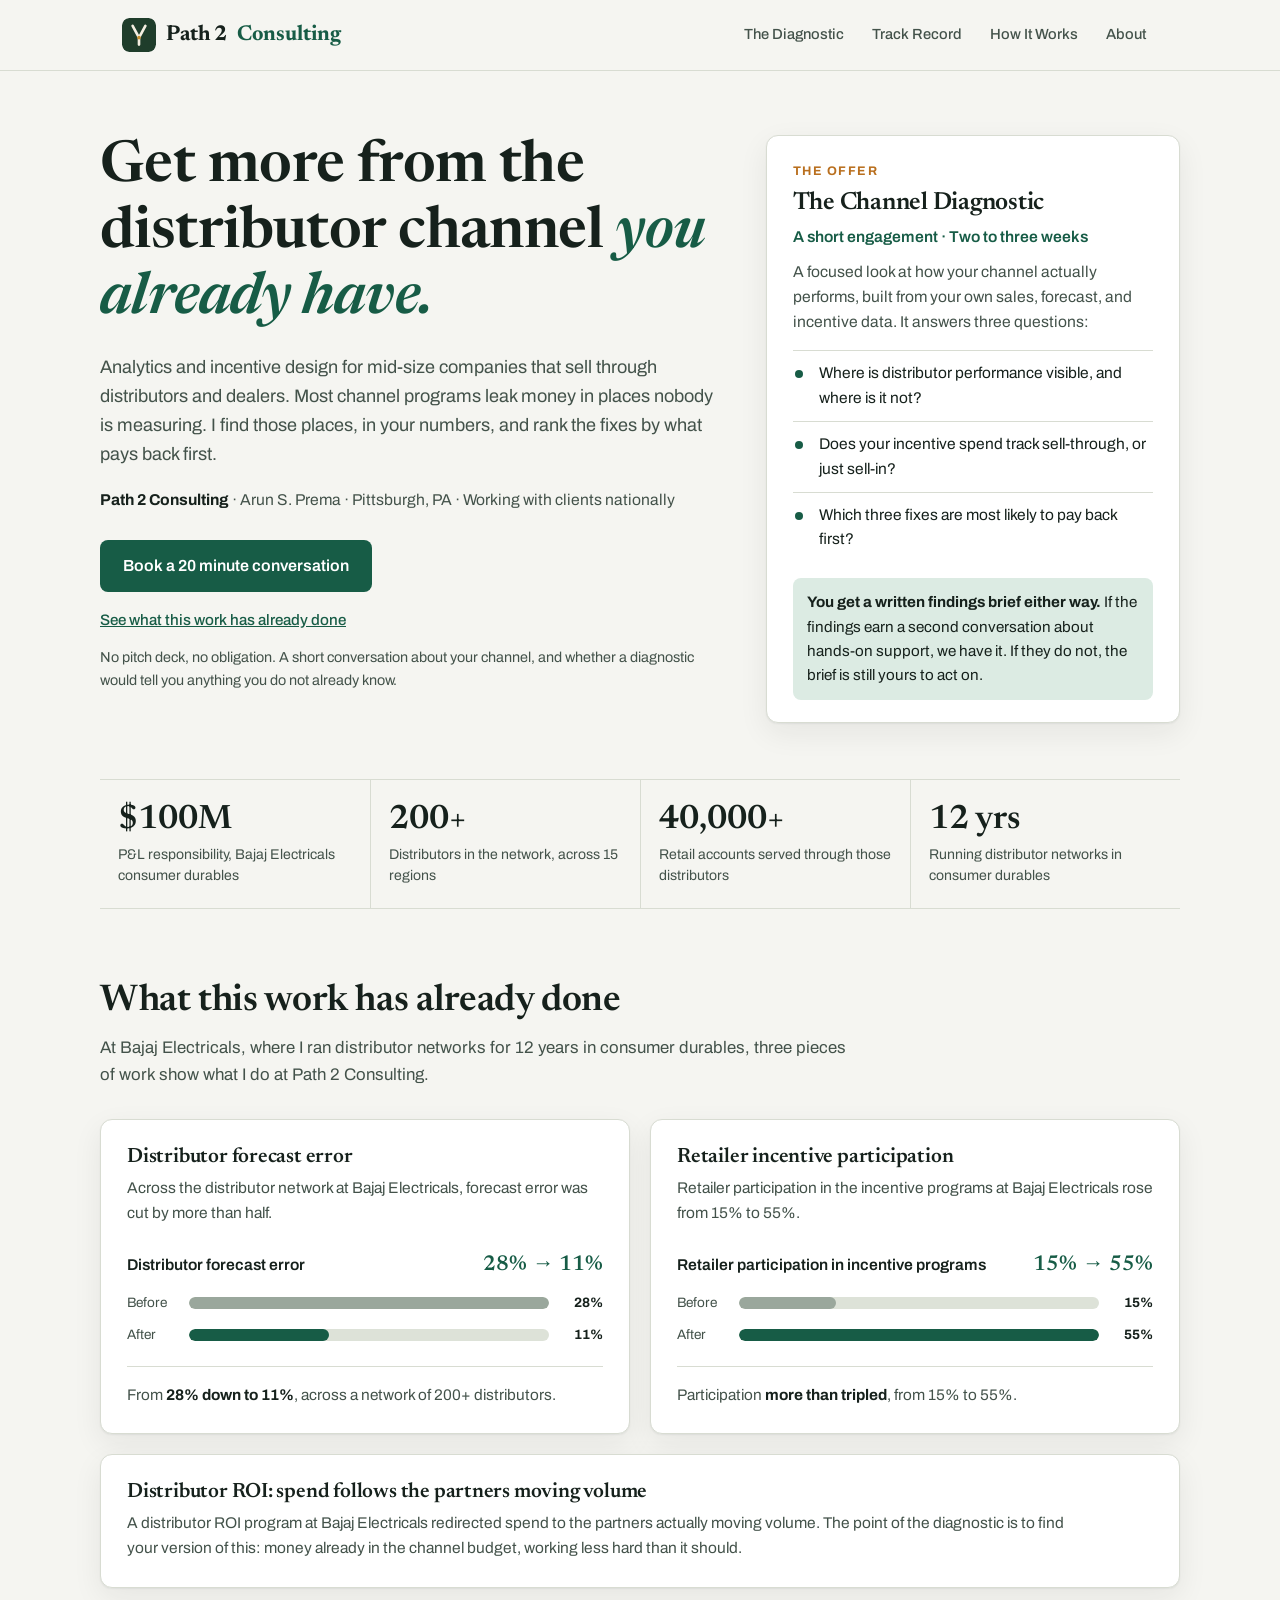
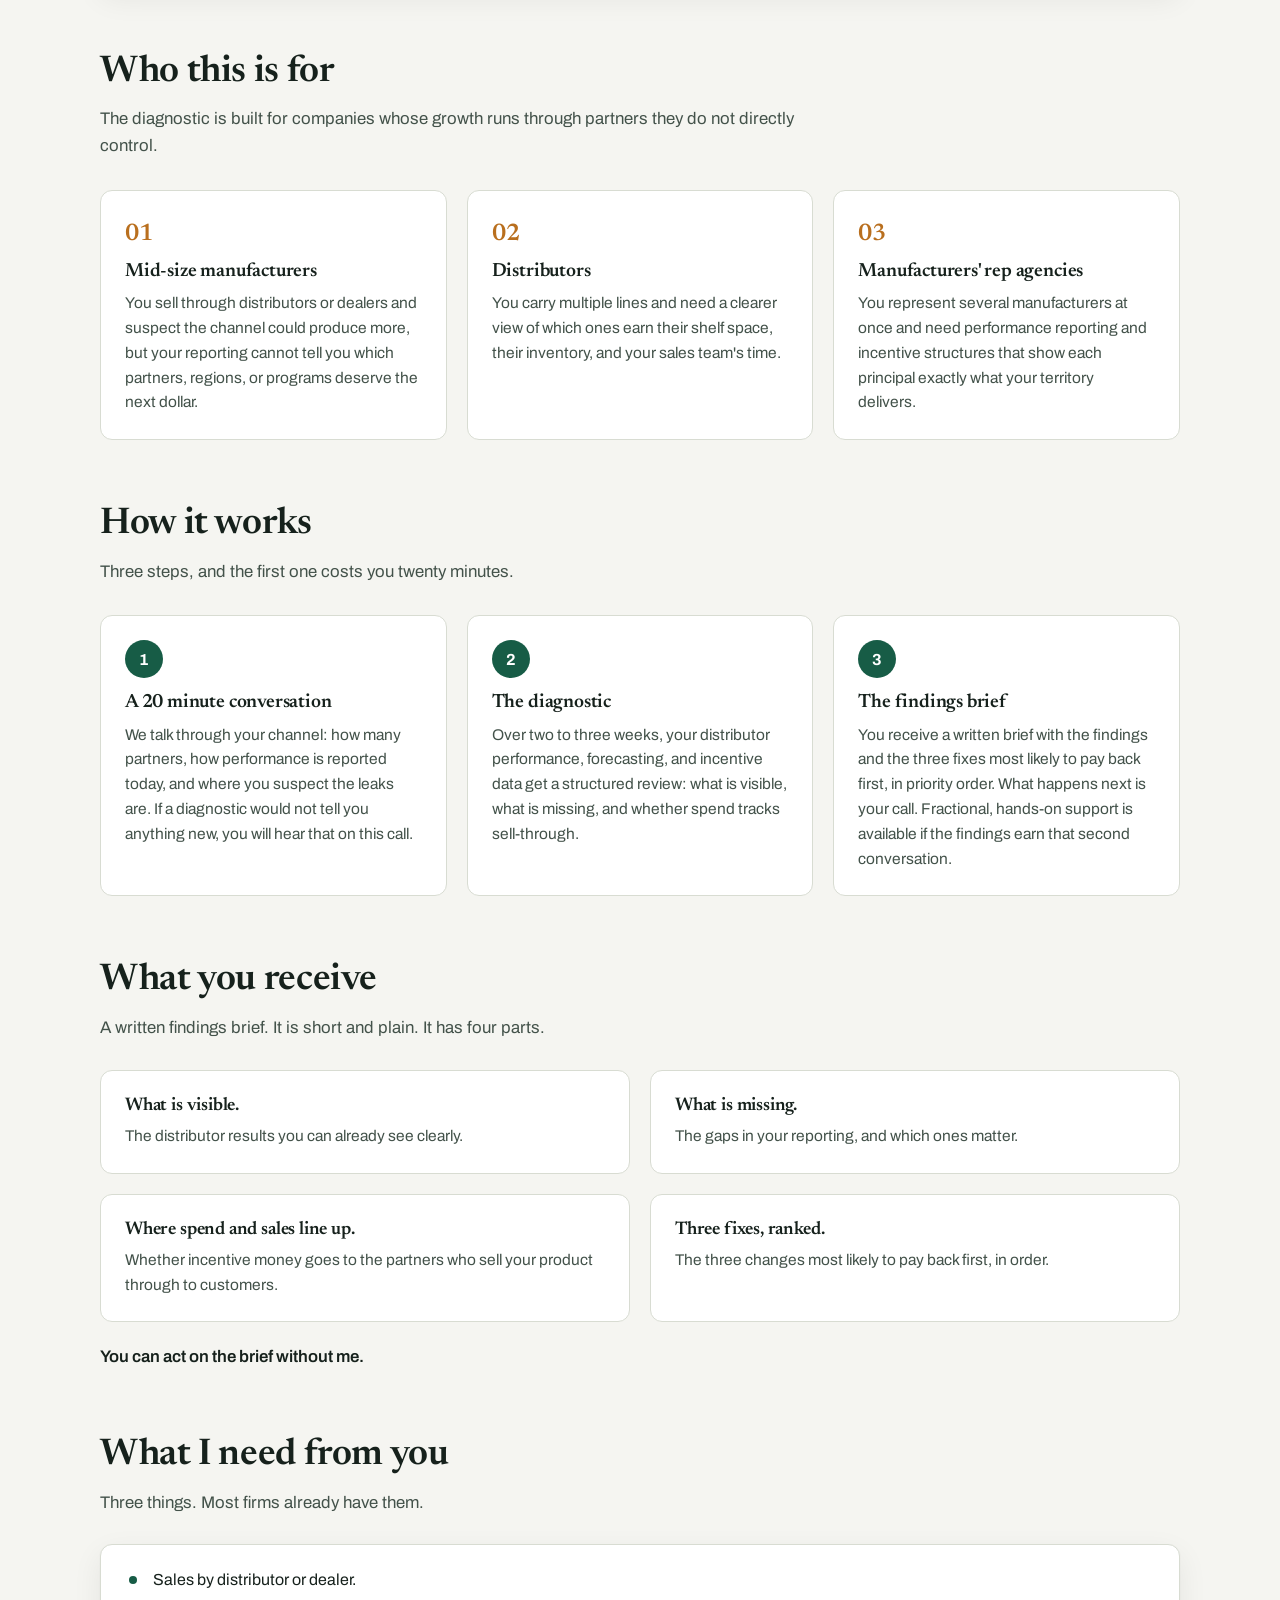
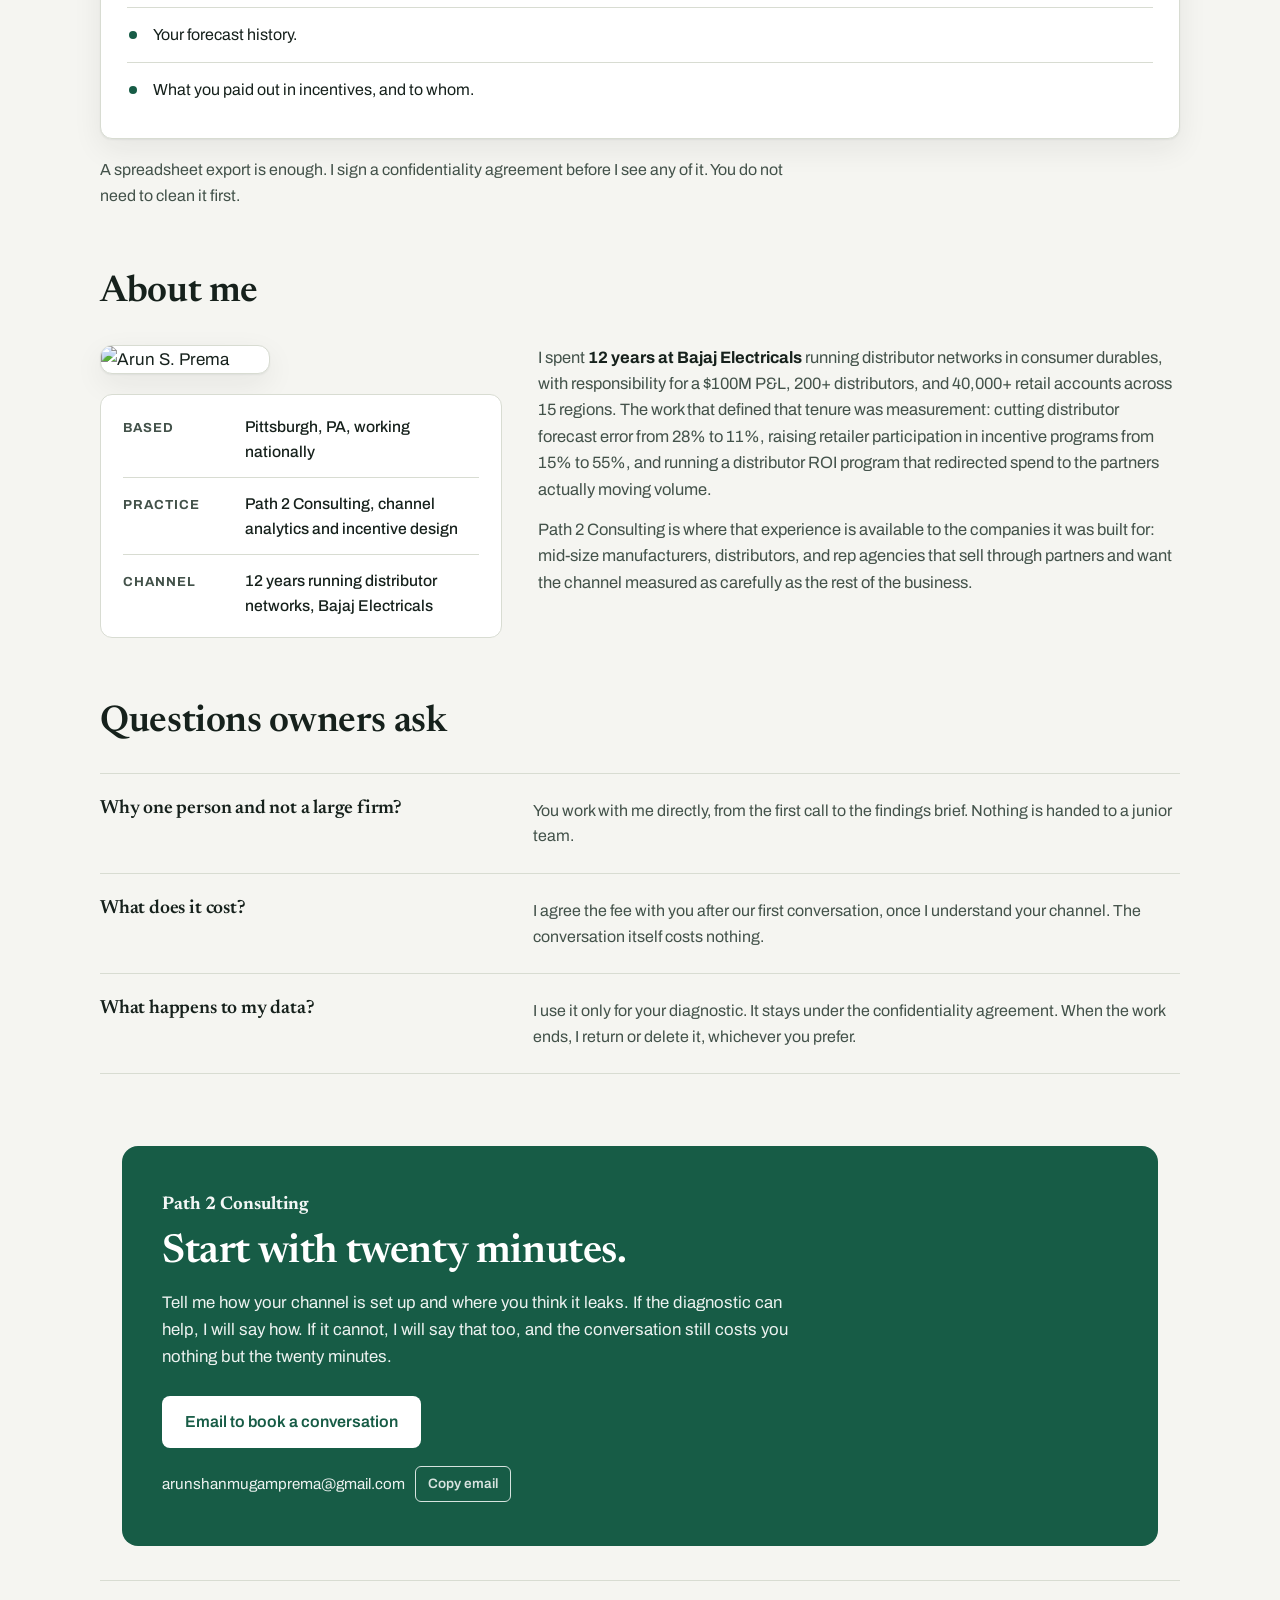
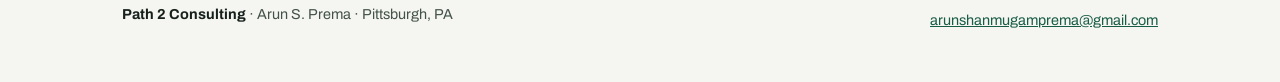
==== commit e340f6a1: "Path 2 site: add logo and studio portrait" ====
--- a/path2/index.html
+++ b/path2/index.html
@@ -5,7 +5,7 @@
     <meta name="viewport" content="width=device-width, initial-scale=1, viewport-fit=cover" />
     <meta name="color-scheme" content="light dark" />
     <meta name="description" content="Path 2 Consulting: I help mid-size companies that sell through distributors and dealers get more from the channel they already have. Analytics, incentive design, and the Channel Diagnostic." />
-    <link rel="icon" href="data:," />
+    <link rel="icon" href="https://arunshanmugamprema.github.io/path2/logo.svg" type="image/svg+xml" />
     <title>Path 2 Consulting</title>
     <link rel="preconnect" href="https://fonts.googleapis.com" />
     <link rel="preconnect" href="https://fonts.gstatic.com" crossorigin />
@@ -82,7 +82,8 @@
         display: flex; align-items: center; justify-content: space-between;
         gap: 16px; padding-top: 14px; padding-bottom: 14px; flex-wrap: wrap;
       }
-      .brand { font-family: "Newsreader", Georgia, serif; font-weight: 700; font-size: 1.35rem; letter-spacing: 0; color: var(--ink); text-decoration: none; }
+      .brand { font-family: "Newsreader", Georgia, serif; font-weight: 700; font-size: 1.35rem; letter-spacing: 0; color: var(--ink); text-decoration: none; display: inline-flex; align-items: center; gap: 10px; }
+      .brand-logo { width: 34px; height: 34px; display: block; flex: 0 0 34px; border-radius: 7px; }
       .brand span { color: var(--accent); }
       .topnav { display: flex; gap: 4px; flex-wrap: wrap; }
       .topnav a {
@@ -222,6 +223,9 @@
       .about-facts .row + .row { border-top: 1px solid var(--line); }
       .about-facts dt { font-size: 0.82rem; font-weight: 700; letter-spacing: 0.08em; text-transform: uppercase; color: var(--ink-soft); padding-top: 3px; }
       .about-facts dd { margin: 0; font-size: 0.98rem; font-weight: 500; }
+      .about-side { display: flex; flex-direction: column; gap: 20px; align-items: flex-start; }
+      .about-photo { width: 170px; max-width: 100%; height: auto; display: block; border-radius: 12px; border: 1px solid var(--line); box-shadow: var(--shadow); object-fit: cover; background: var(--surface); }
+      .about-side .about-facts { width: 100%; }
       .about-text p { color: var(--ink-soft); font-size: 1.03rem; }
       .about-text p + p { margin-top: 14px; }
       .about-text p strong { color: var(--ink); }
@@ -273,7 +277,7 @@
   <body>
     <header class="topbar">
       <div class="wrap topbar-inner">
-        <a class="brand" href="#top">Path 2 <span>Consulting</span></a>
+        <a class="brand" href="#top"><img class="brand-logo" src="https://arunshanmugamprema.github.io/path2/logo.svg" alt="Path 2 Consulting logo" width="34" height="34" />Path 2 <span>Consulting</span></a>
         <nav class="topnav" aria-label="Page sections">
           <a href="#diagnostic">The Diagnostic</a>
           <a href="#proof">Track Record</a>
@@ -476,12 +480,15 @@
           <h2>About me</h2>
         </div>
         <div class="about-grid">
-          <div class="about-facts">
-            <dl>
-              <div class="row"><dt>Based</dt><dd>Pittsburgh, PA, working nationally</dd></div>
-              <div class="row"><dt>Practice</dt><dd>Path 2 Consulting, channel analytics and incentive design</dd></div>
-              <div class="row"><dt>Channel</dt><dd>12 years running distributor networks, Bajaj Electricals</dd></div>
-            </dl>
+          <div class="about-side">
+            <img class="about-photo" src="https://arunshanmugamprema.github.io/path2/photo.jpg" alt="Arun S. Prema" width="170" loading="lazy" />
+            <div class="about-facts">
+              <dl>
+                <div class="row"><dt>Based</dt><dd>Pittsburgh, PA, working nationally</dd></div>
+                <div class="row"><dt>Practice</dt><dd>Path 2 Consulting, channel analytics and incentive design</dd></div>
+                <div class="row"><dt>Channel</dt><dd>12 years running distributor networks, Bajaj Electricals</dd></div>
+              </dl>
+            </div>
           </div>
           <div class="about-text">
             <p>I spent <strong>12 years at Bajaj Electricals</strong> running distributor networks in consumer durables, with responsibility for a $100M P&amp;L, 200+ distributors, and 40,000+ retail accounts across 15 regions. The work that defined that tenure was measurement: cutting distributor forecast error from 28% to 11%, raising retailer participation in incentive programs from 15% to 55%, and running a distributor ROI program that redirected spend to the partners actually moving volume.</p>
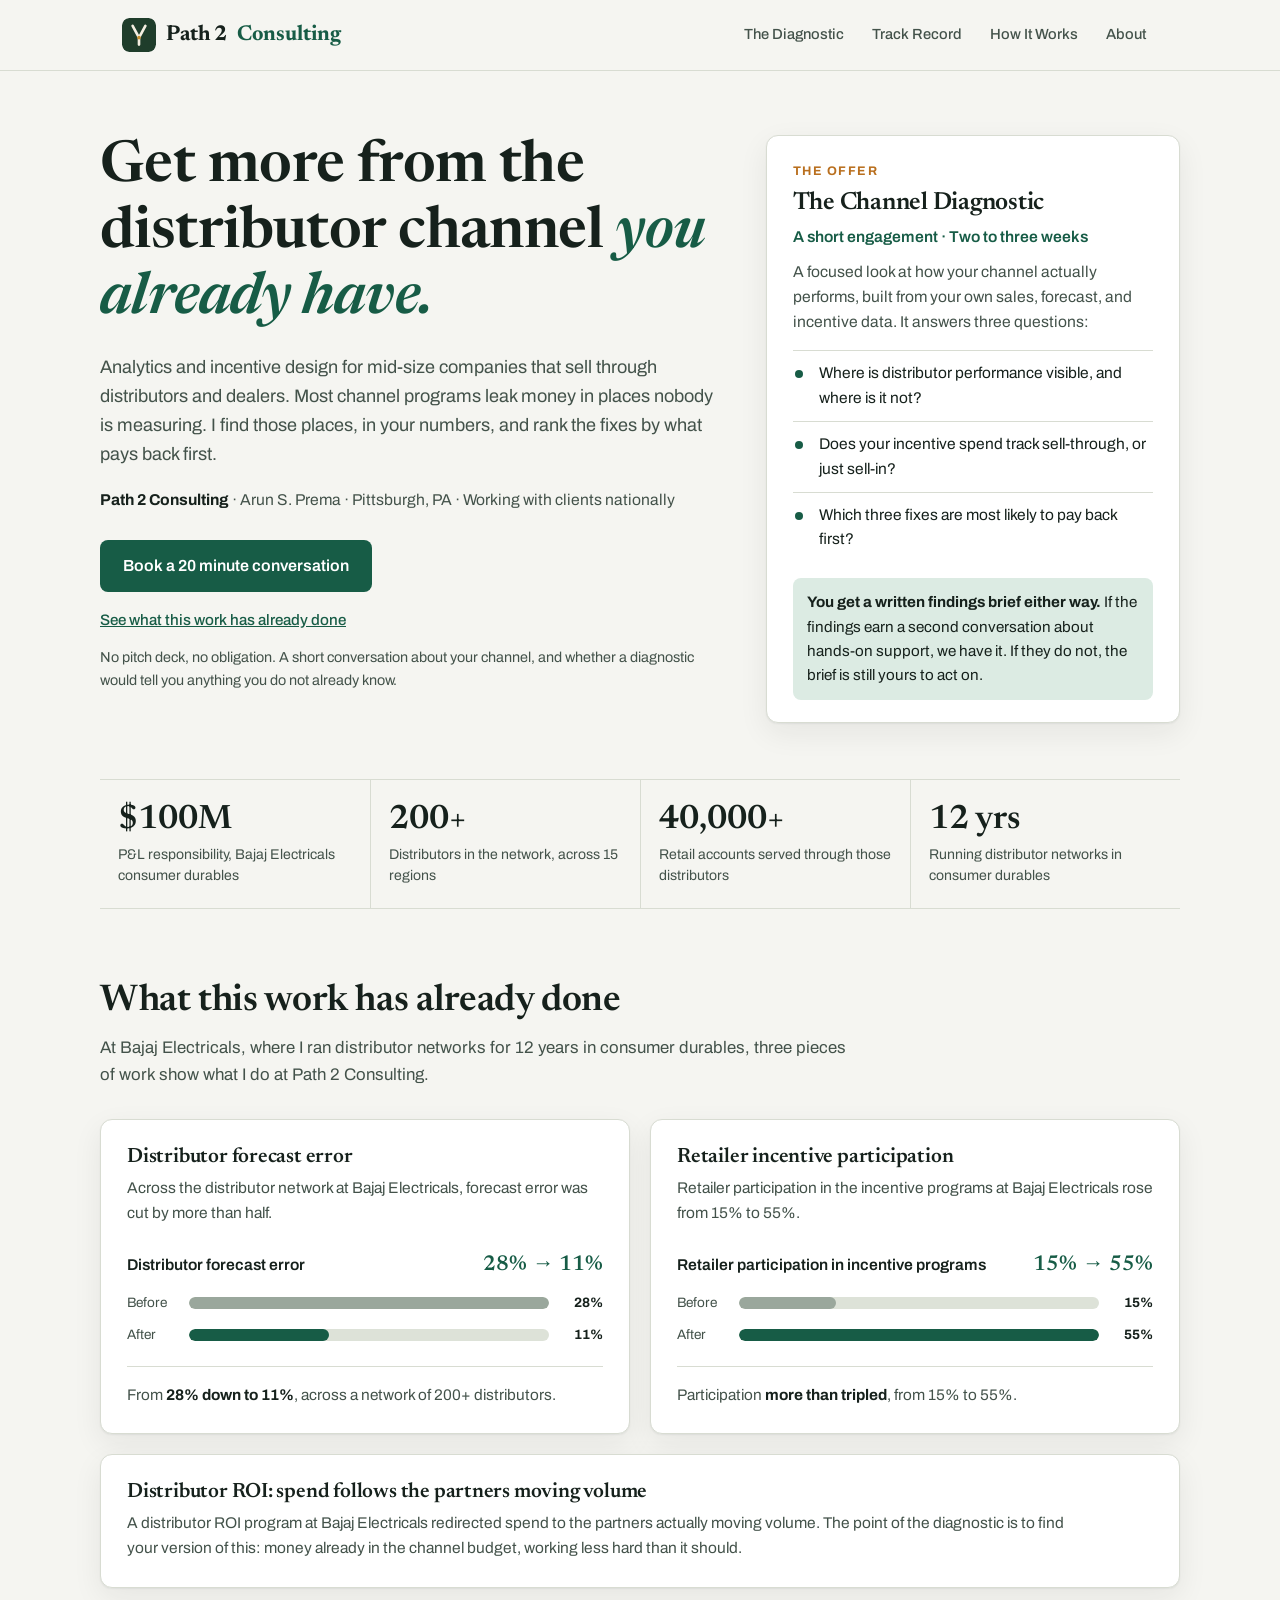
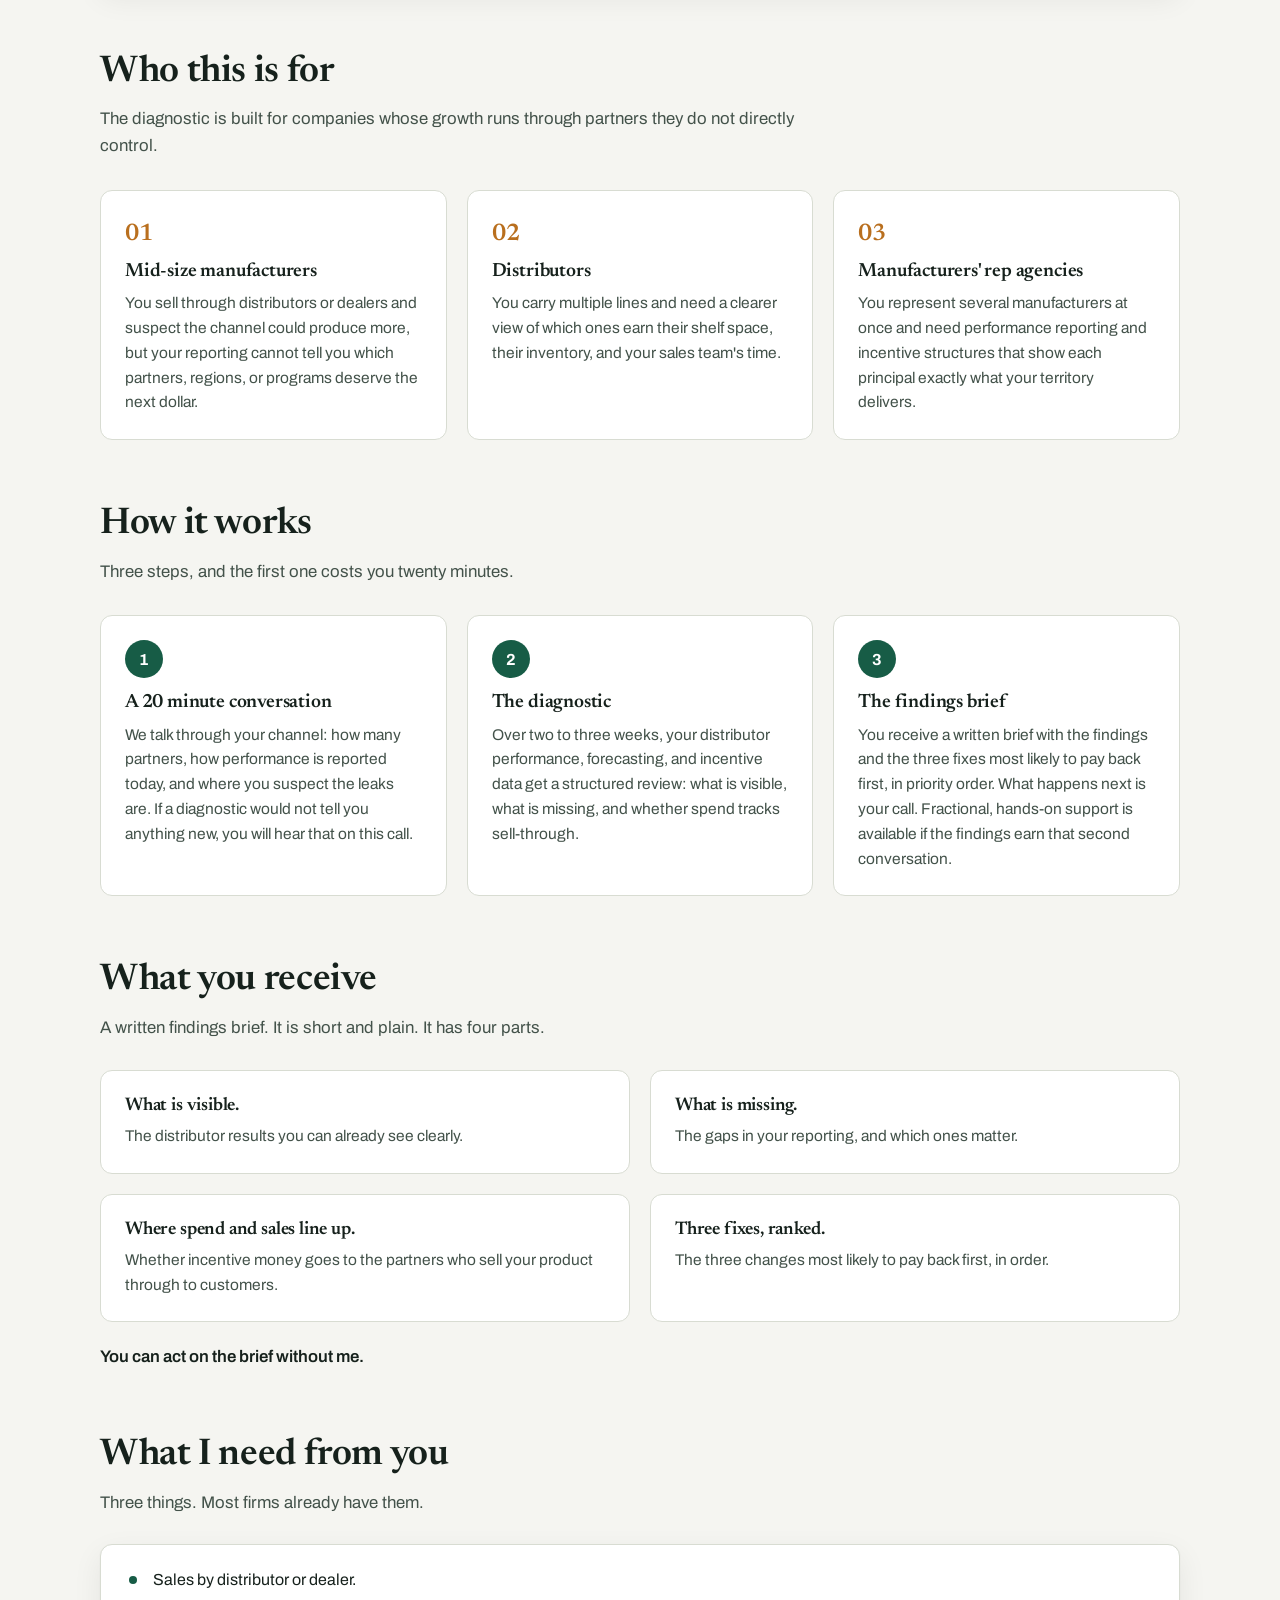
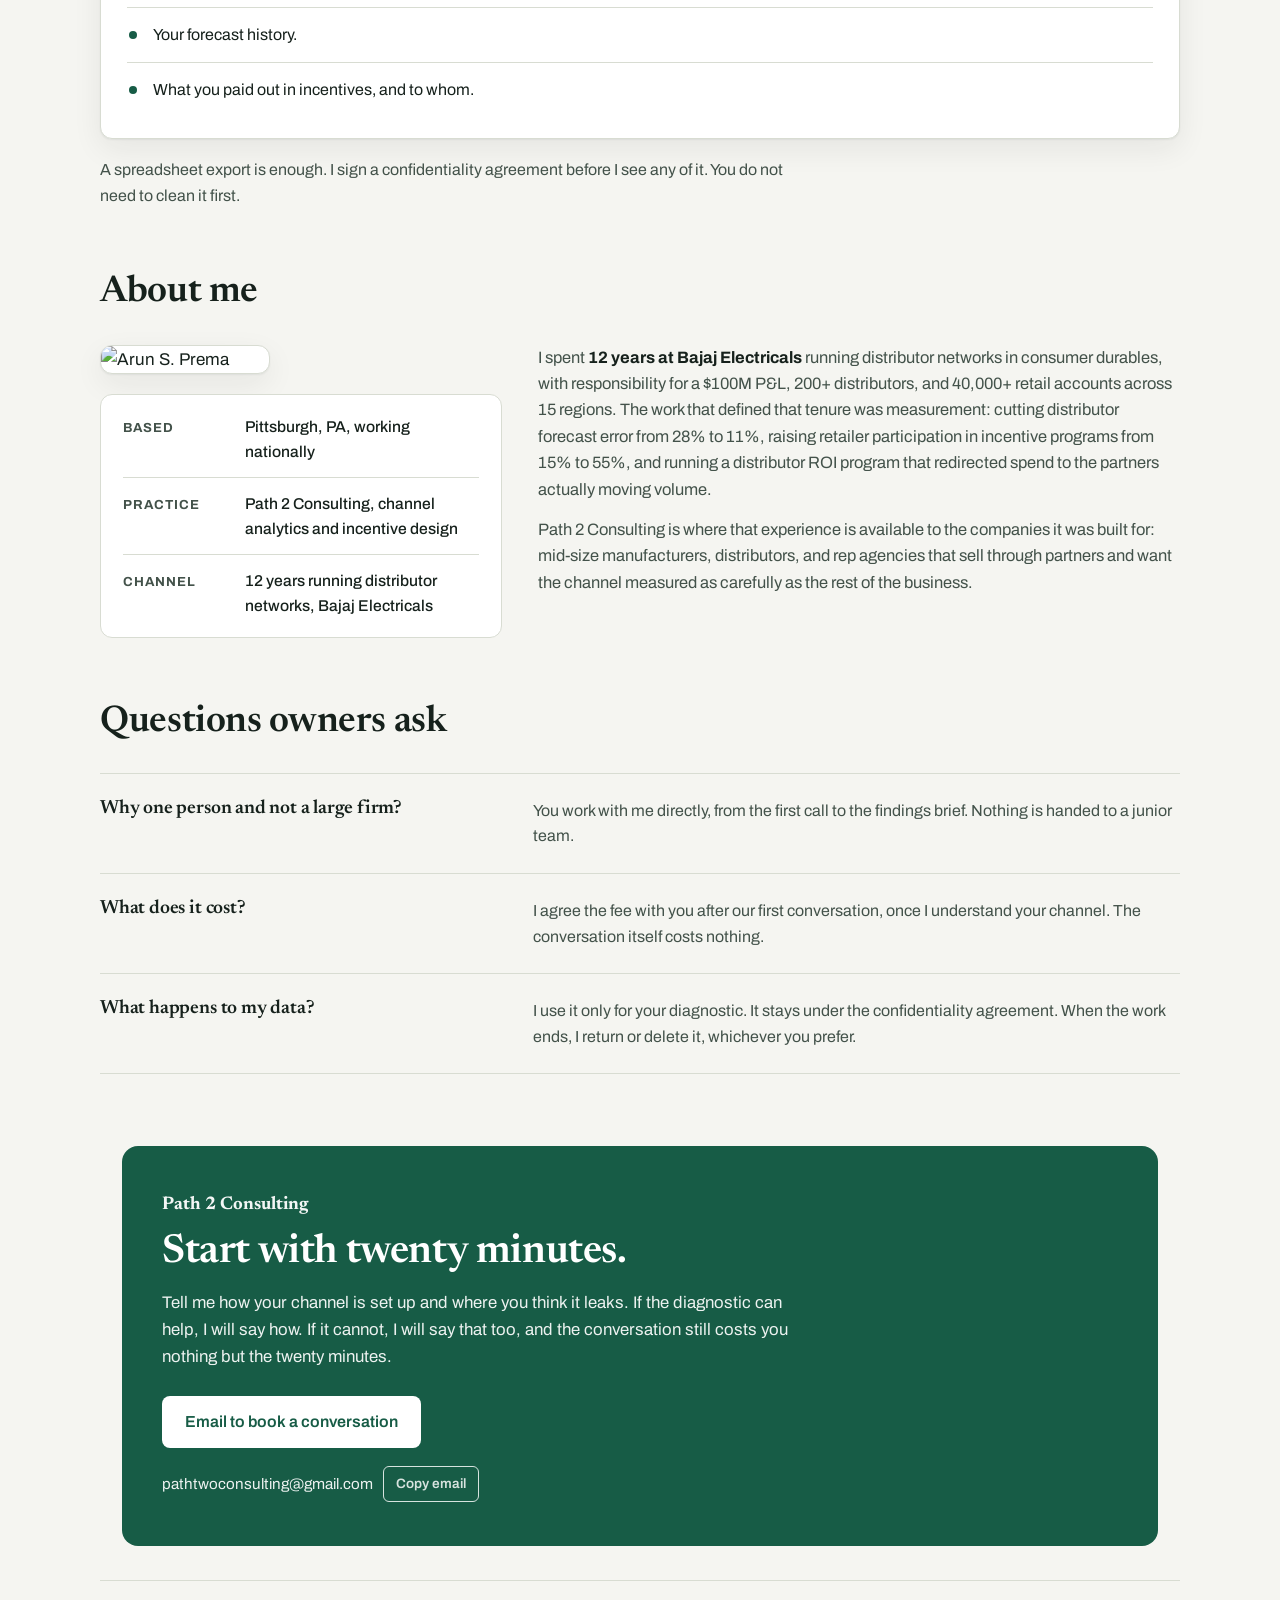
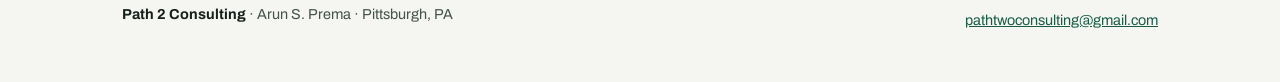
==== commit f83a4f5b: "Path 2 site: switch contact email to pathtwoconsulting@gmail.com" ====
--- a/path2/index.html
+++ b/path2/index.html
@@ -296,7 +296,7 @@
             <p class="lede">Analytics and incentive design for mid-size companies that sell through distributors and dealers. Most channel programs leak money in places nobody is measuring. I find those places, in your numbers, and rank the fixes by what pays back first.</p>
             <p class="byline"><strong>Path 2 Consulting</strong> · Arun S. Prema · Pittsburgh, PA · Working with clients nationally</p>
             <div class="cta-row">
-              <a class="btn btn-primary" href="mailto:arunshanmugamprema@gmail.com?subject=Channel%20Diagnostic%20conversation">Book a 20 minute conversation</a>
+              <a class="btn btn-primary" href="mailto:pathtwoconsulting@gmail.com?subject=Channel%20Diagnostic%20conversation">Book a 20 minute conversation</a>
             </div>
             <p class="hero-proof-link"><a href="#proof">See what this work has already done</a></p>
             <p class="hero-note">No pitch deck, no obligation. A short conversation about your channel, and whether a diagnostic would tell you anything you do not already know.</p>
@@ -525,10 +525,10 @@
           <h2>Start with twenty minutes.</h2>
           <p>Tell me how your channel is set up and where you think it leaks. If the diagnostic can help, I will say how. If it cannot, I will say that too, and the conversation still costs you nothing but the twenty minutes.</p>
           <div class="cta-row">
-            <a class="btn btn-light" href="mailto:arunshanmugamprema@gmail.com?subject=Channel%20Diagnostic%20conversation">Email to book a conversation</a>
+            <a class="btn btn-light" href="mailto:pathtwoconsulting@gmail.com?subject=Channel%20Diagnostic%20conversation">Email to book a conversation</a>
           </div>
           <div class="email-line">
-            <span>arunshanmugamprema@gmail.com</span>
+            <span>pathtwoconsulting@gmail.com</span>
             <button class="copy-btn" id="copyEmail" type="button">Copy email</button>
             <span id="copyStatus" role="status" aria-live="polite"></span>
           </div>
@@ -540,7 +540,7 @@
       <div class="wrap footer-inner">
         <span><strong>Path 2 Consulting</strong> · Arun S. Prema · Pittsburgh, PA</span>
         <span>
-          <a href="mailto:arunshanmugamprema@gmail.com">arunshanmugamprema@gmail.com</a>
+          <a href="mailto:pathtwoconsulting@gmail.com">pathtwoconsulting@gmail.com</a>
         </span>
       </div>
     </footer>
@@ -549,7 +549,7 @@
       (function () {
         var btn = document.getElementById('copyEmail');
         var status = document.getElementById('copyStatus');
-        var email = 'arunshanmugamprema@gmail.com';
+        var email = 'pathtwoconsulting@gmail.com';
         btn.addEventListener('click', function () {
           function done() {
             status.textContent = 'Copied.';
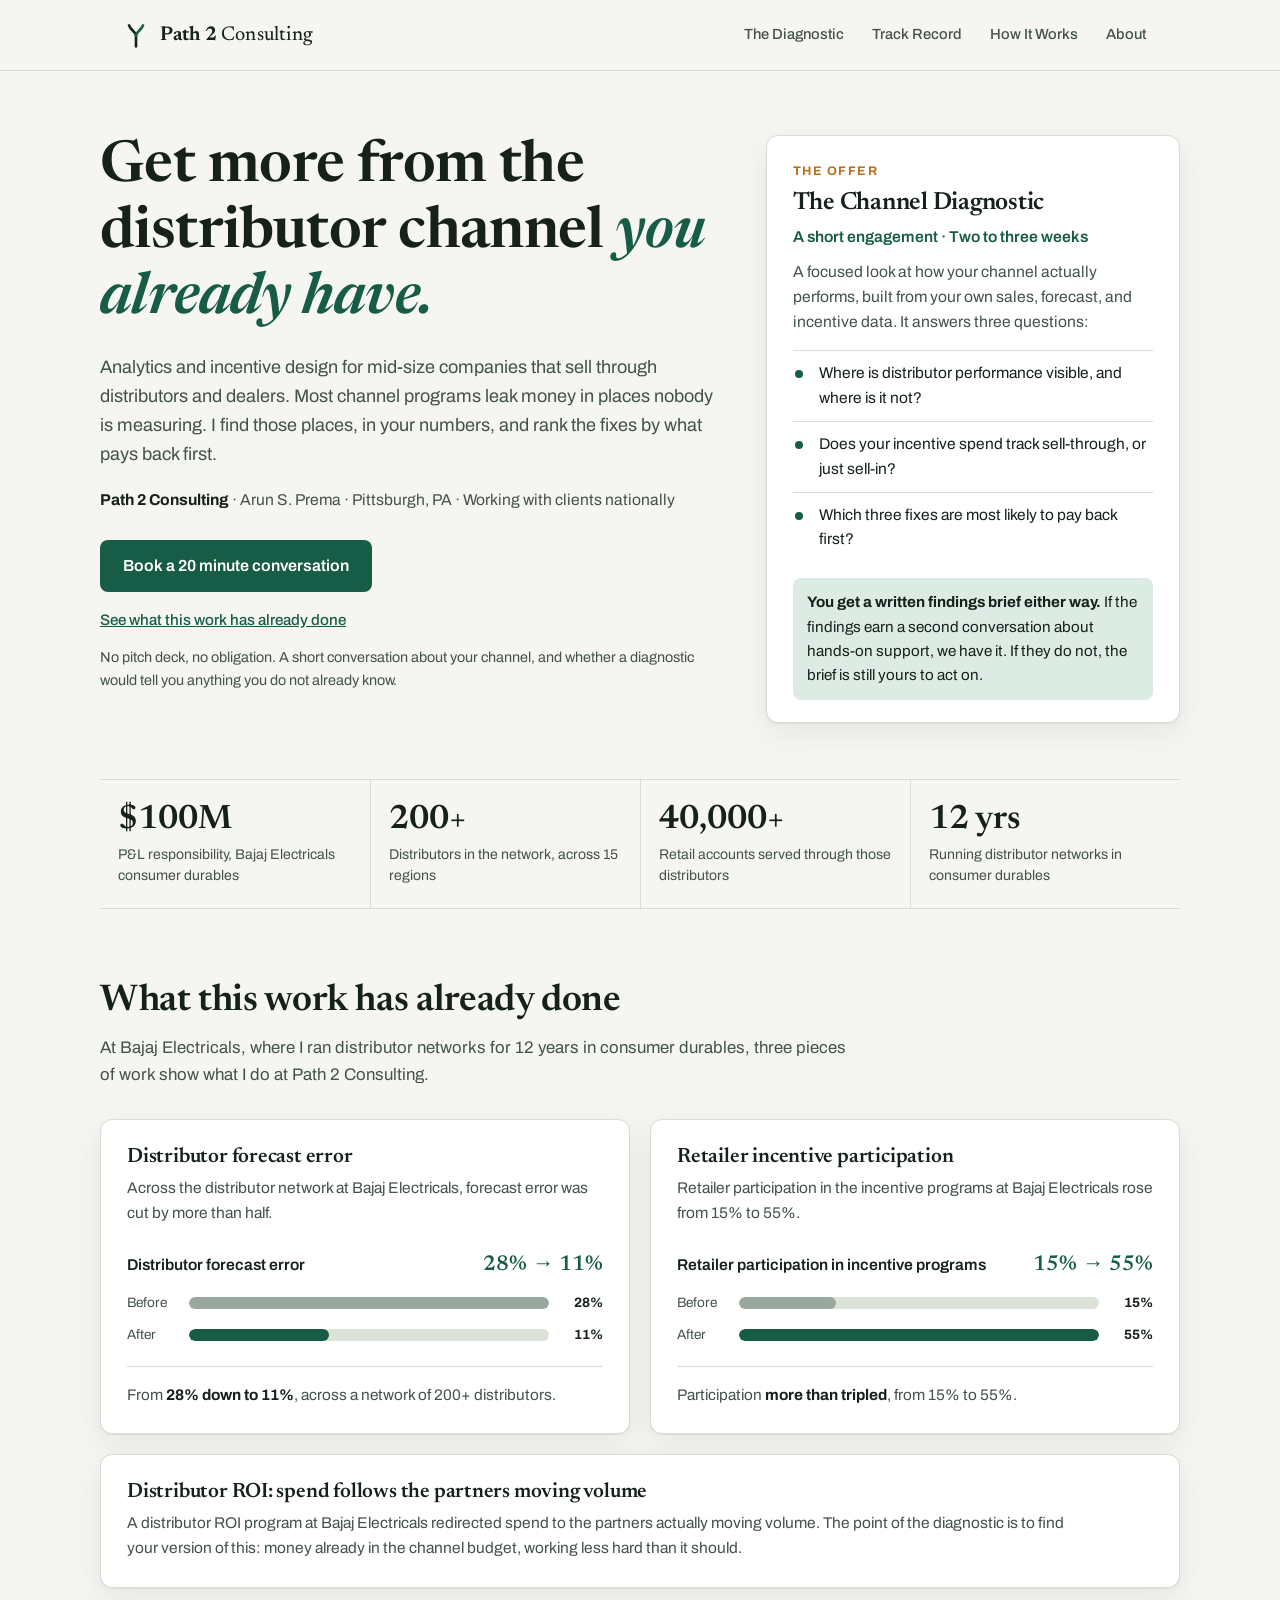
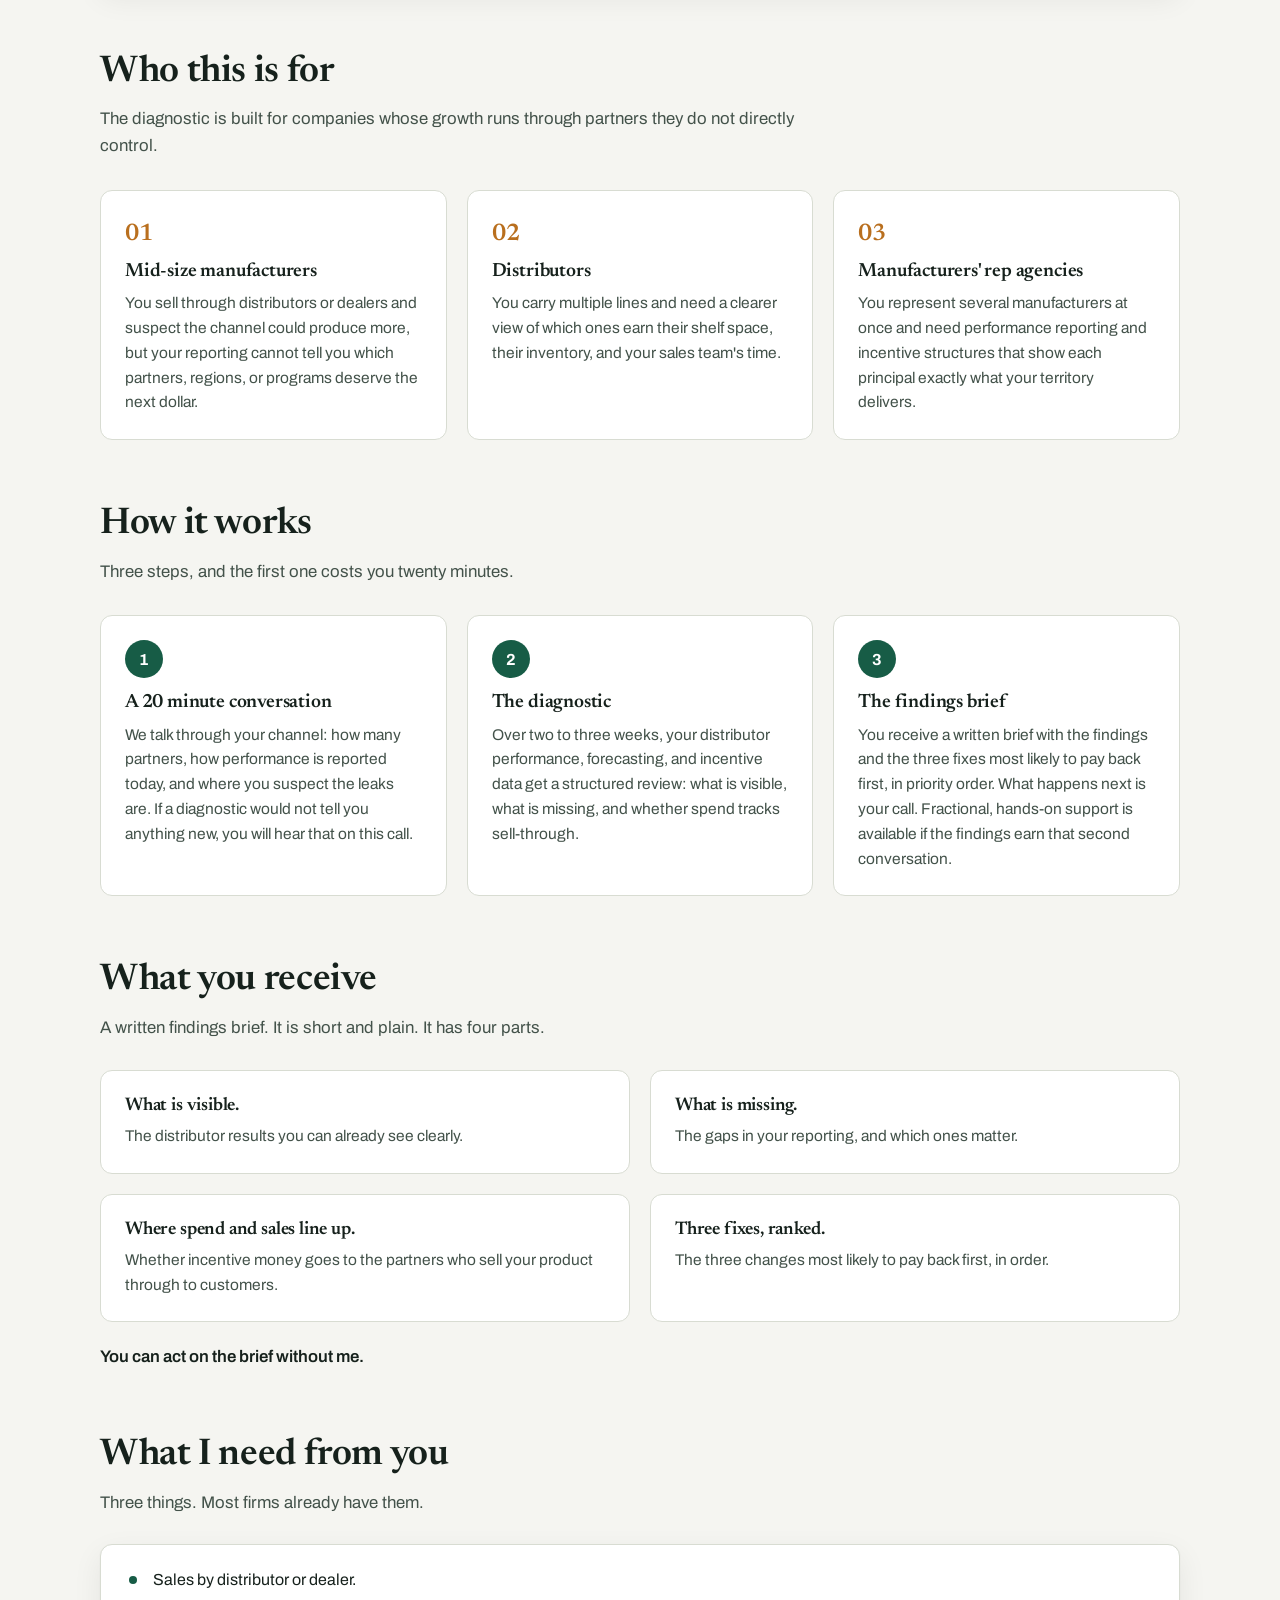
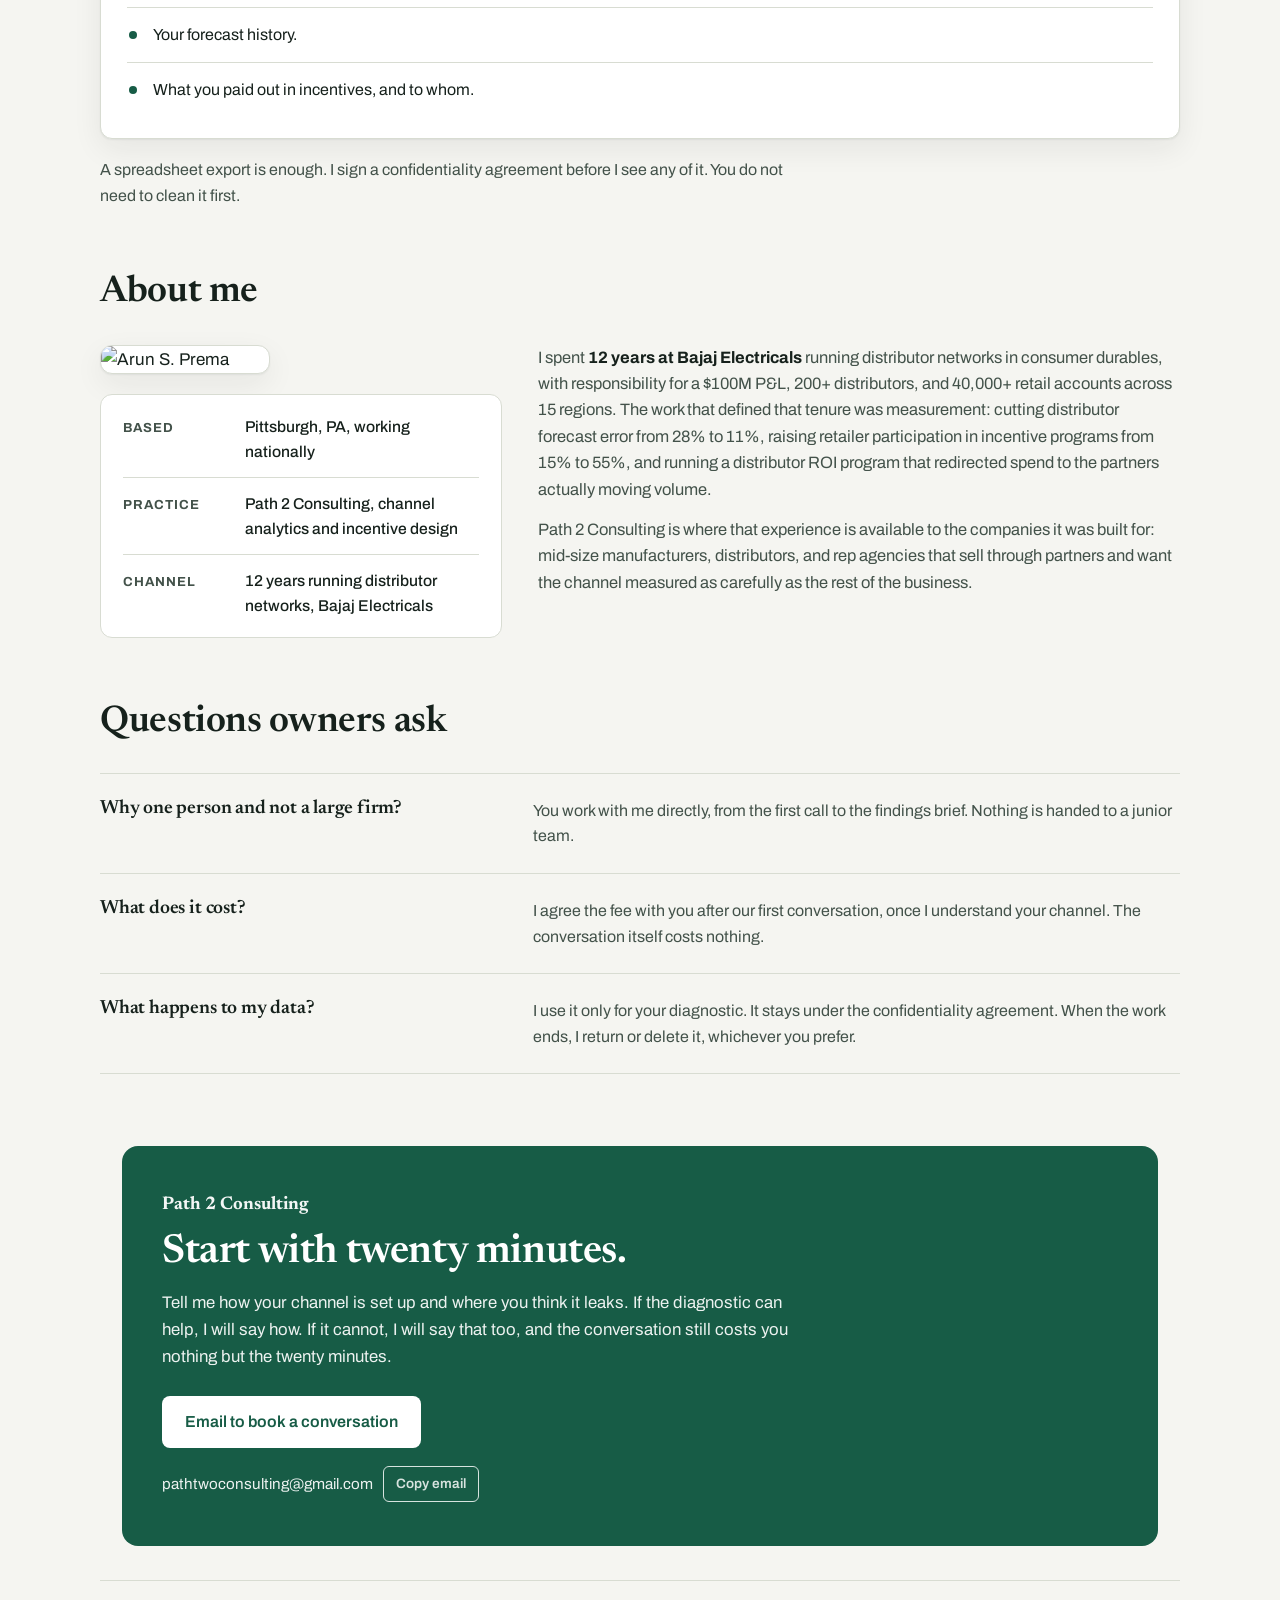
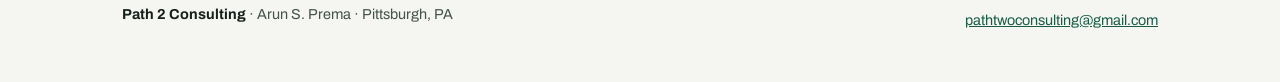
==== commit a74263b5: "Path 2 site: text wordmark header with split-path mark, favicon switched to mark" ====
--- a/path2/index.html
+++ b/path2/index.html
@@ -5,7 +5,7 @@
     <meta name="viewport" content="width=device-width, initial-scale=1, viewport-fit=cover" />
     <meta name="color-scheme" content="light dark" />
     <meta name="description" content="Path 2 Consulting: I help mid-size companies that sell through distributors and dealers get more from the channel they already have. Analytics, incentive design, and the Channel Diagnostic." />
-    <link rel="icon" href="https://arunshanmugamprema.github.io/path2/logo.svg" type="image/svg+xml" />
+    <link rel="icon" href="https://arunshanmugamprema.github.io/path2/mark.svg" type="image/svg+xml" />
     <title>Path 2 Consulting</title>
     <link rel="preconnect" href="https://fonts.googleapis.com" />
     <link rel="preconnect" href="https://fonts.gstatic.com" crossorigin />
@@ -82,9 +82,10 @@
         display: flex; align-items: center; justify-content: space-between;
         gap: 16px; padding-top: 14px; padding-bottom: 14px; flex-wrap: wrap;
       }
-      .brand { font-family: "Newsreader", Georgia, serif; font-weight: 700; font-size: 1.35rem; letter-spacing: 0; color: var(--ink); text-decoration: none; display: inline-flex; align-items: center; gap: 10px; }
-      .brand-logo { width: 34px; height: 34px; display: block; flex: 0 0 34px; border-radius: 7px; }
-      .brand span { color: var(--accent); }
+      .brand { font-family: "Newsreader", Georgia, serif; display: inline-flex; align-items: center; gap: .6rem; text-decoration: none; color: inherit; font-size: 1.25rem; letter-spacing: .01em; }
+      .brand b { font-weight: 650; }
+      .brand span { font-weight: 450; }
+      .brand svg { flex: 0 0 28px; display: block; }
       .topnav { display: flex; gap: 4px; flex-wrap: wrap; }
       .topnav a {
         color: var(--ink-soft); text-decoration: none; font-size: 0.92rem; font-weight: 500;
@@ -277,7 +278,13 @@
   <body>
     <header class="topbar">
       <div class="wrap topbar-inner">
-        <a class="brand" href="#top"><img class="brand-logo" src="https://arunshanmugamprema.github.io/path2/logo.svg" alt="Path 2 Consulting logo" width="34" height="34" />Path 2 <span>Consulting</span></a>
+        <a class="brand" href="#top" aria-label="Path 2 Consulting home">
+          <svg width="28" height="28" viewBox="0 0 32 32" fill="none" aria-hidden="true">
+            <path d="M16 29V17C16 12 10 11 8 5" stroke="currentColor" stroke-width="3" stroke-linecap="round"/>
+            <path d="M16 17C16 12 22 11 24 5" stroke="var(--accent)" stroke-width="3" stroke-linecap="round"/>
+          </svg>
+          <span><b>Path 2</b> Consulting</span>
+        </a>
         <nav class="topnav" aria-label="Page sections">
           <a href="#diagnostic">The Diagnostic</a>
           <a href="#proof">Track Record</a>
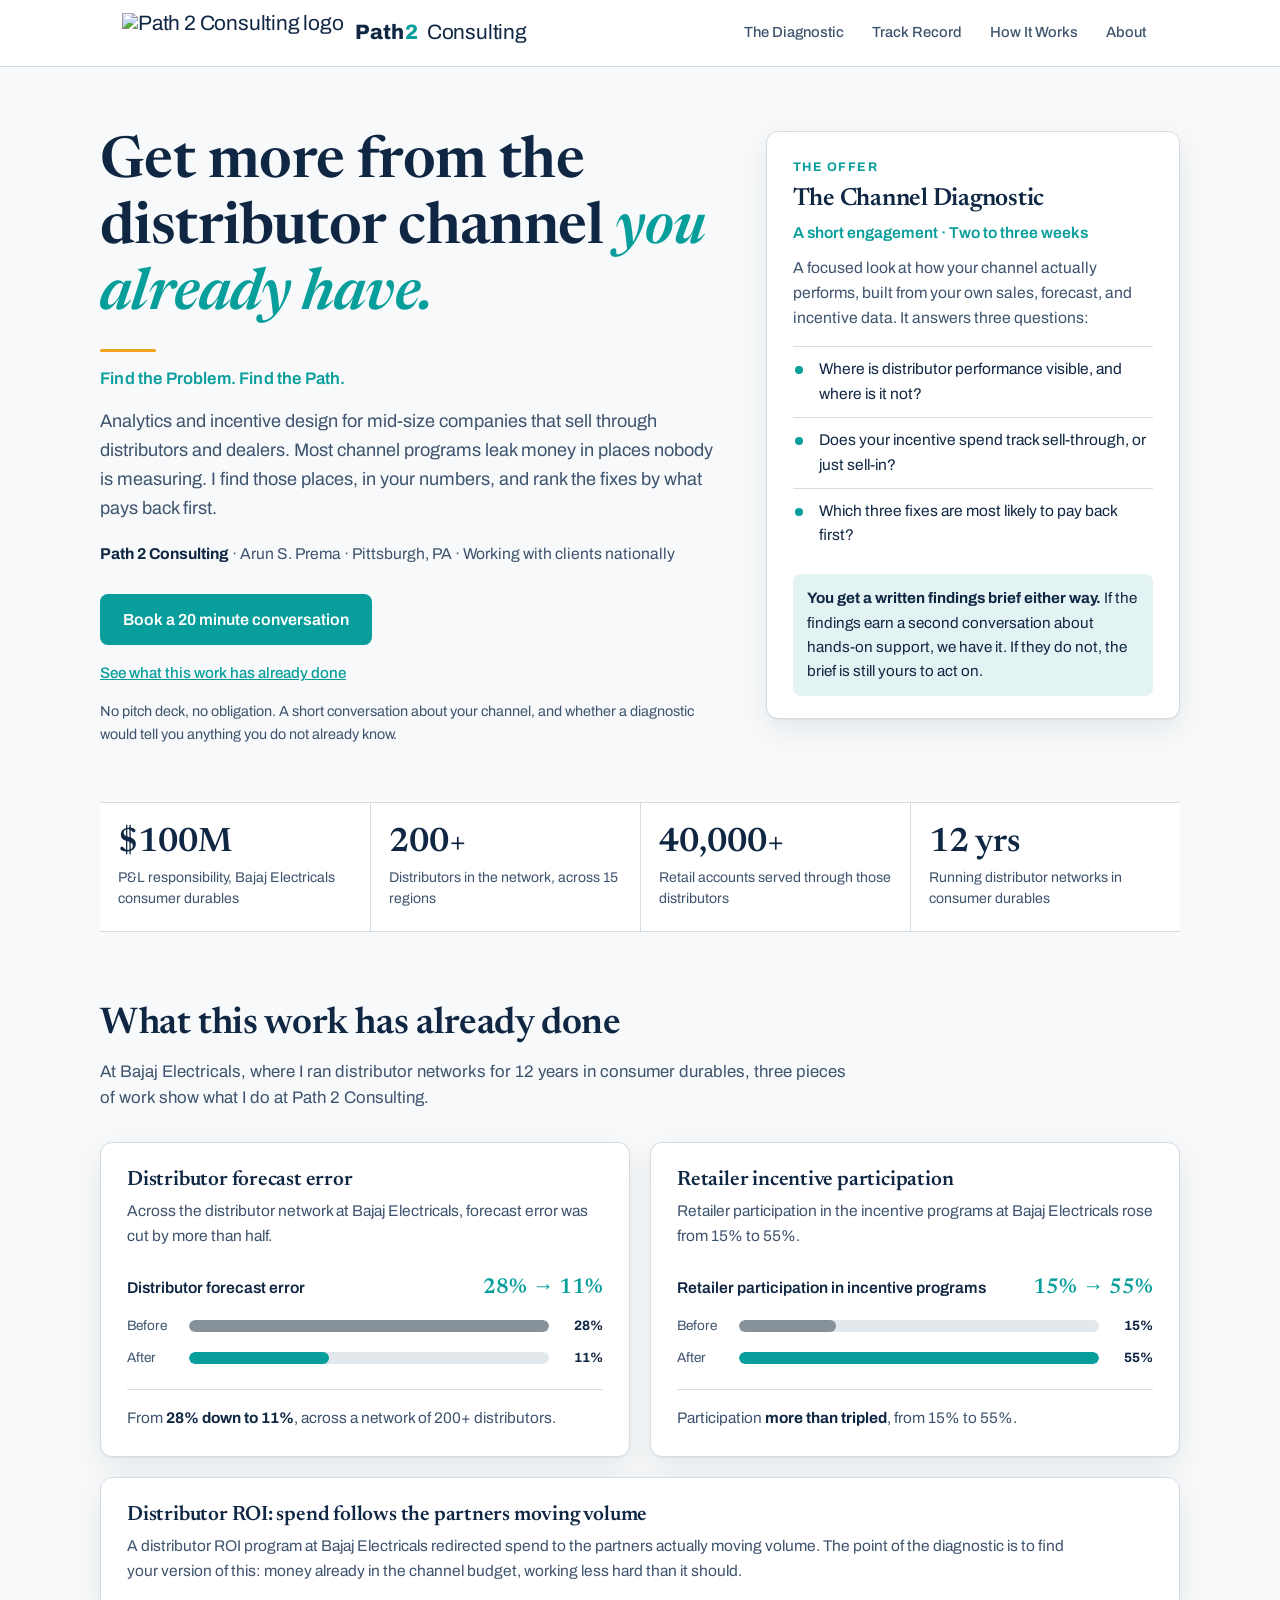
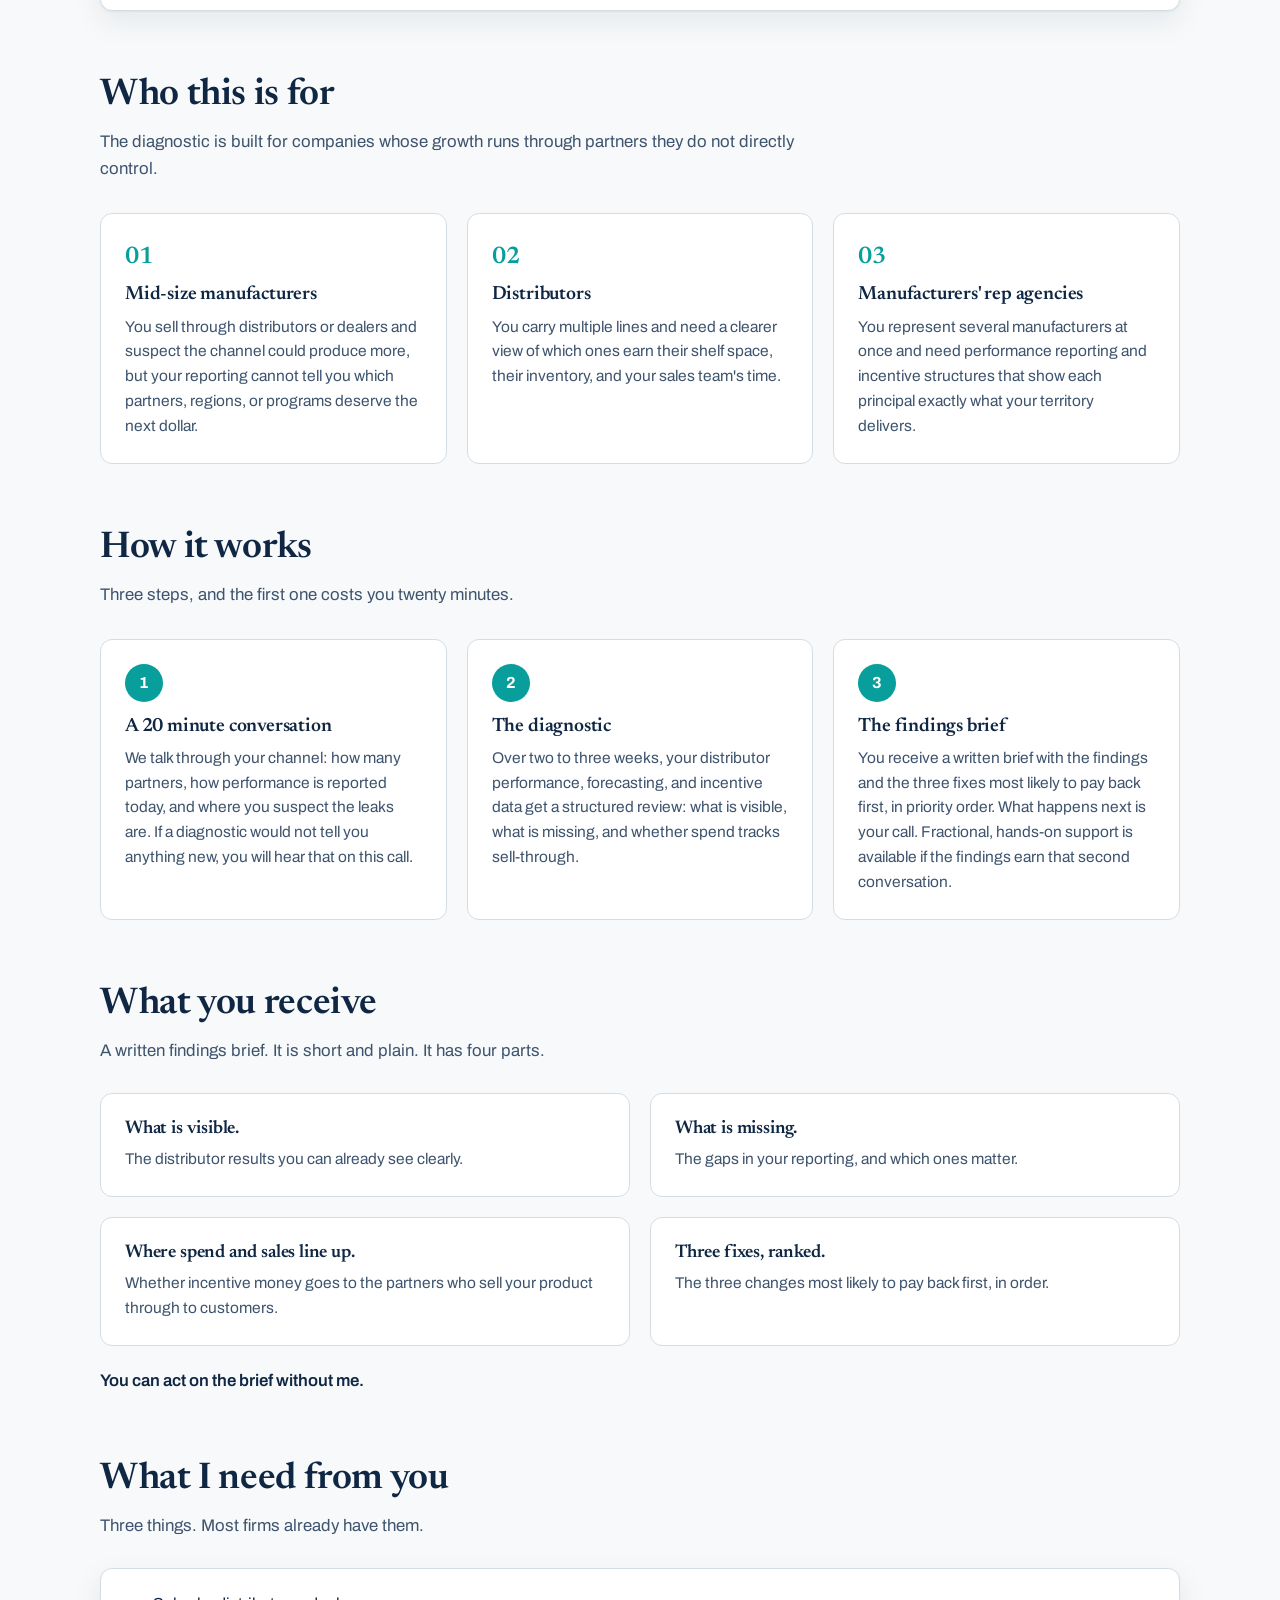
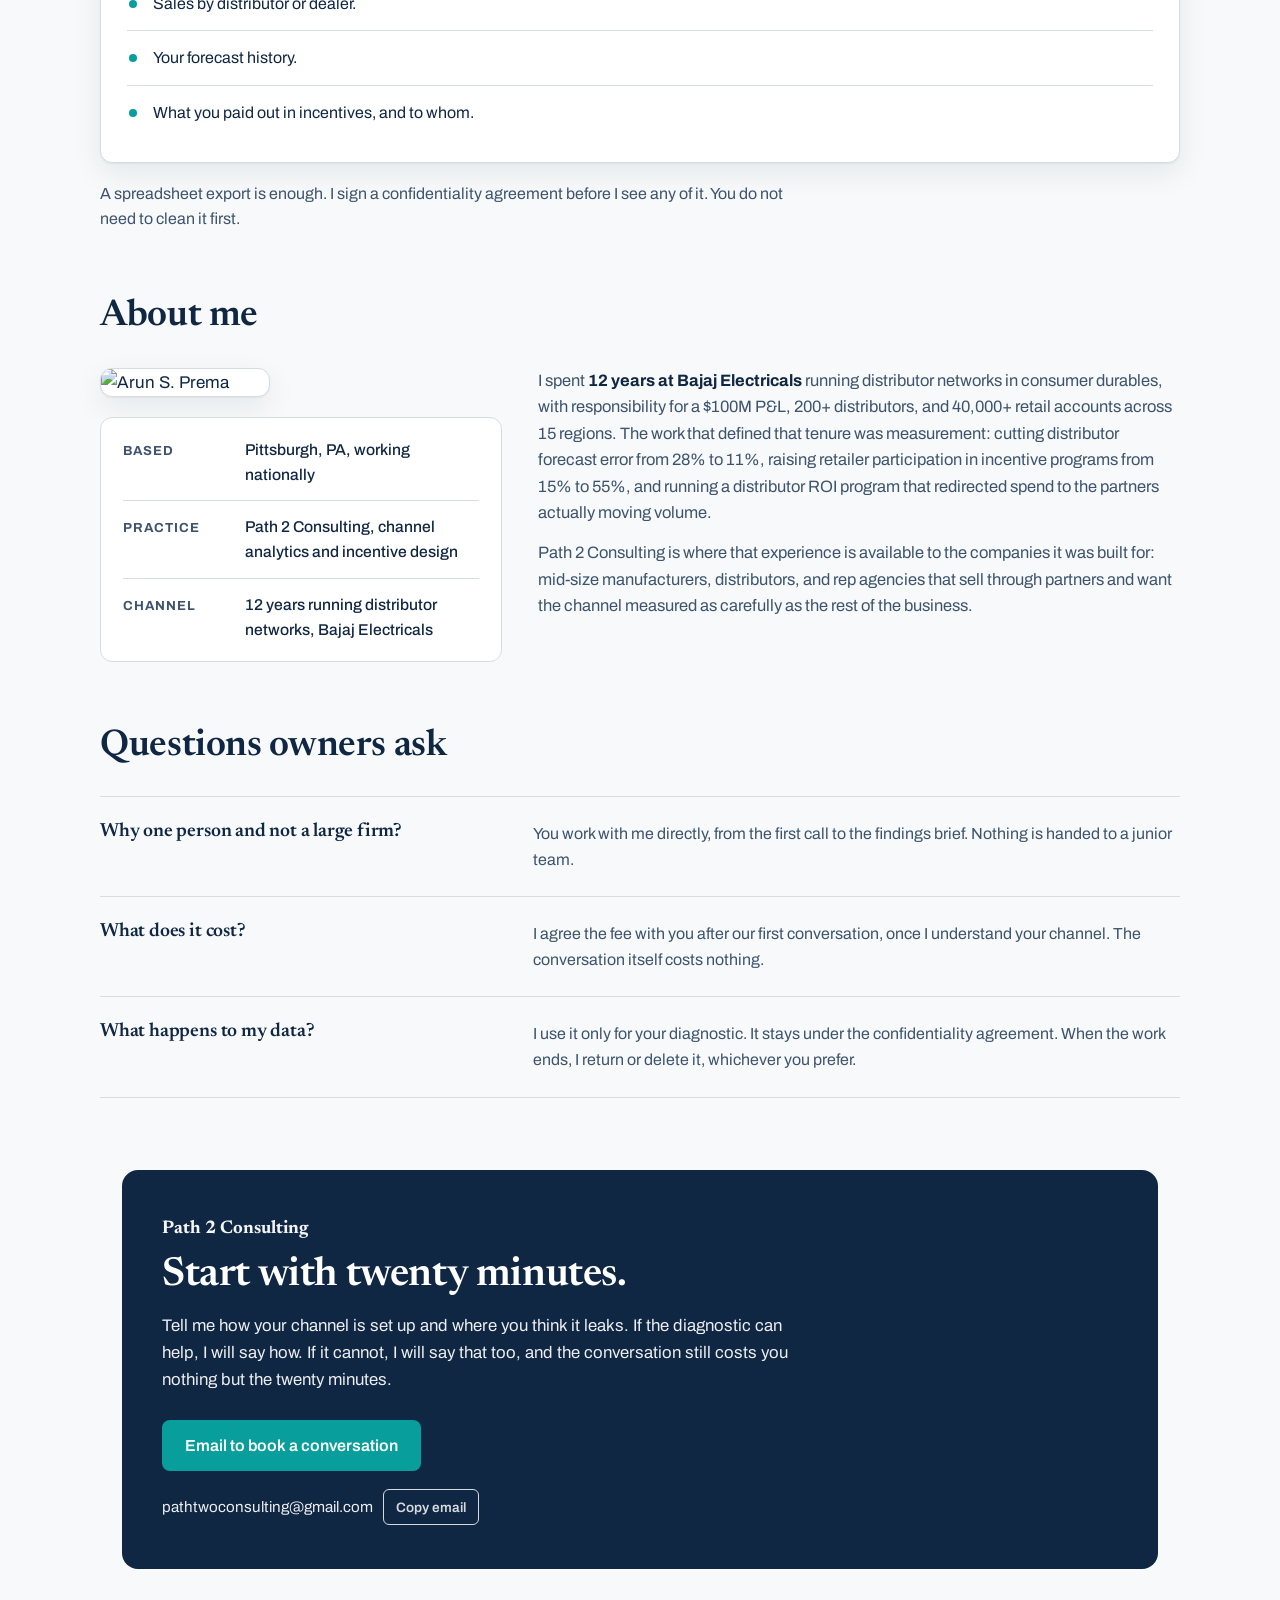
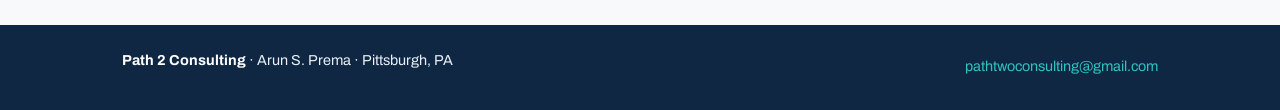
==== commit 51b43e0f: "Path 2 site rebrand: maze P2 logo, navy teal palette, tagline" ====
--- a/path2/index.html
+++ b/path2/index.html
@@ -5,42 +5,55 @@
     <meta name="viewport" content="width=device-width, initial-scale=1, viewport-fit=cover" />
     <meta name="color-scheme" content="light dark" />
     <meta name="description" content="Path 2 Consulting: I help mid-size companies that sell through distributors and dealers get more from the channel they already have. Analytics, incentive design, and the Channel Diagnostic." />
-    <link rel="icon" href="https://arunshanmugamprema.github.io/path2/mark.svg" type="image/svg+xml" />
+    <link rel="icon" href="https://arunshanmugamprema.github.io/path2/favicon.png" type="image/png" />
     <title>Path 2 Consulting</title>
     <link rel="preconnect" href="https://fonts.googleapis.com" />
     <link rel="preconnect" href="https://fonts.gstatic.com" crossorigin />
-    <link href="https://fonts.googleapis.com/css2?family=Newsreader:opsz,wght@6..72,500;6..72,600;6..72,700&family=Archivo:wght@400;500;600;700&display=swap" rel="stylesheet" />
+    <link href="https://fonts.googleapis.com/css2?family=Newsreader:opsz,wght@6..72,500;6..72,600;6..72,700&family=Archivo:wght@400;500;600;700;800&display=swap" rel="stylesheet" />
     <style>
       :root {
-        --bg: #f5f5f1;
+        --navy: #102744;
+        --teal: #079E9B;
+        --teal-dark: #067F7D;
+        --teal-bright: #2EC4C0;
+        --amber: #F2A21B;
+        --graphite: #87919A;
+        --bg: #F7F9FA;
+        --bg-white: #ffffff;
         --surface: #ffffff;
-        --surface-2: #eceee9;
-        --ink: #16211c;
-        --ink-soft: #43524a;
-        --line: #d8dcd2;
-        --accent: #175c46;
+        --surface-2: #EEF2F4;
+        --ink: #102744;
+        --ink-soft: #3E546E;
+        --line: #D6DDE2;
+        --accent: #079E9B;
+        --accent-dark: #067F7D;
         --accent-ink: #ffffff;
-        --accent-soft: #dcebe3;
-        --amber: #b96f1e;
-        --bar-track: #dde2d8;
-        --bar-before: #9aa79c;
-        --shadow: 0 1px 2px rgba(22, 33, 28, 0.06), 0 10px 30px rgba(22, 33, 28, 0.07);
+        --accent-soft: #E3F2F2;
+        --bar-track: #E2E8EC;
+        --bar-before: #87919A;
+        --final-bg: #102744;
+        --footer-bg: #102744;
+        --footer-ink: #EAF0F5;
+        --shadow: 0 1px 2px rgba(16, 39, 68, 0.06), 0 10px 30px rgba(16, 39, 68, 0.08);
         color-scheme: light;
       }
       @media (prefers-color-scheme: dark) {
         :root {
-          --bg: #10140f;
-          --surface: #171d18;
-          --surface-2: #1e2620;
-          --ink: #edf0e8;
-          --ink-soft: #aebbb0;
-          --line: #2c362d;
-          --accent: #4cb48c;
-          --accent-ink: #0c1712;
-          --accent-soft: #1d2f27;
-          --amber: #d99a4e;
-          --bar-track: #263027;
-          --bar-before: #5d6f61;
+          --bg: #0A1A2F;
+          --bg-white: #0A1A2F;
+          --surface: #122840;
+          --surface-2: #1A3553;
+          --ink: #EDF2F7;
+          --ink-soft: #B9C6D3;
+          --line: #2B435F;
+          --accent: #1ABAB6;
+          --accent-dark: #079E9B;
+          --accent-soft: #143A44;
+          --bar-track: #223A55;
+          --bar-before: #87919A;
+          --final-bg: #0D2340;
+          --footer-bg: #08182D;
+          --footer-ink: #EAF0F5;
           --shadow: 0 1px 2px rgba(0, 0, 0, 0.4), 0 10px 30px rgba(0, 0, 0, 0.35);
           color-scheme: dark;
         }
@@ -66,9 +79,14 @@
         line-height: 1.15;
         margin: 0;
         letter-spacing: -0.01em;
+        color: var(--ink);
       }
       p { margin: 0; }
       a { color: var(--accent); }
+      a:hover { color: var(--accent-dark); }
+      @media (prefers-color-scheme: dark) {
+        a:hover { color: var(--teal-bright); }
+      }
       button, [role="button"], select, summary, input:not([type="checkbox"], [type="radio"]) { min-height: 2rem; }
 
       .wrap { max-width: 1080px; margin: 0 auto; padding: 0 22px; }
@@ -76,16 +94,31 @@
       /* Top bar */
       .topbar {
         border-bottom: 1px solid var(--line);
-        background: var(--bg);
+        background: var(--bg-white);
+      }
+      @media (prefers-color-scheme: dark) {
+        .topbar { background: var(--surface); }
       }
       .topbar-inner {
         display: flex; align-items: center; justify-content: space-between;
-        gap: 16px; padding-top: 14px; padding-bottom: 14px; flex-wrap: wrap;
-      }
-      .brand { font-family: "Newsreader", Georgia, serif; display: inline-flex; align-items: center; gap: .6rem; text-decoration: none; color: inherit; font-size: 1.25rem; letter-spacing: .01em; }
-      .brand b { font-weight: 650; }
-      .brand span { font-weight: 450; }
-      .brand svg { flex: 0 0 28px; display: block; }
+        gap: 16px; padding-top: 12px; padding-bottom: 12px; flex-wrap: wrap;
+      }
+      .brand {
+        font-family: "Archivo", system-ui, -apple-system, "Segoe UI", sans-serif;
+        display: inline-flex; align-items: center; gap: 12px;
+        text-decoration: none; color: var(--ink);
+        font-size: 1.3rem; letter-spacing: -0.01em; line-height: 1;
+        white-space: nowrap;
+      }
+      .brand:hover { color: var(--ink); }
+      .brand-logo { height: 40px; width: auto; display: block; flex: 0 0 auto; }
+      .brand-text { display: inline-flex; align-items: baseline; white-space: nowrap; font-weight: 400; }
+      .brand-path { font-weight: 800; color: var(--ink); }
+      .brand-two { font-weight: 800; color: var(--teal); margin-left: 1px; }
+      @media (prefers-color-scheme: dark) {
+        .brand-two { color: var(--accent); }
+      }
+      .brand-consulting { font-weight: 400; color: var(--ink); margin-left: 0.45em; }
       .topnav { display: flex; gap: 4px; flex-wrap: wrap; }
       .topnav a {
         color: var(--ink-soft); text-decoration: none; font-size: 0.92rem; font-weight: 500;
@@ -96,9 +129,20 @@
       /* Hero */
       .hero { padding: 64px 0 8px; }
       .hero-grid { display: grid; grid-template-columns: 1.5fr 1fr; gap: 44px; align-items: start; }
-      .hero h1 { font-size: clamp(2.3rem, 5.2vw, 3.6rem); font-weight: 600; }
+      .hero h1 { font-size: clamp(2.3rem, 5.2vw, 3.6rem); font-weight: 600; color: var(--navy); }
+      @media (prefers-color-scheme: dark) {
+        .hero h1 { color: var(--ink); }
+      }
       .hero h1 em { font-style: italic; color: var(--accent); }
-      .hero .lede { margin-top: 20px; font-size: 1.13rem; color: var(--ink-soft); max-width: 34em; }
+      .hero-rule { width: 56px; height: 3px; background: var(--amber); border-radius: 2px; margin-top: 20px; }
+      .tagline {
+        margin-top: 14px; font-size: 1.05rem; font-weight: 600;
+        color: var(--teal); letter-spacing: 0.01em;
+      }
+      @media (prefers-color-scheme: dark) {
+        .tagline { color: var(--accent); }
+      }
+      .hero .lede { margin-top: 14px; font-size: 1.13rem; color: var(--ink-soft); max-width: 34em; }
       .hero .byline { margin-top: 18px; font-size: 0.98rem; color: var(--ink-soft); }
       .hero .byline strong { color: var(--ink); }
       .cta-row { display: flex; gap: 12px; flex-wrap: wrap; margin-top: 28px; }
@@ -108,8 +152,12 @@
         font-weight: 600; font-size: 1rem; text-decoration: none; cursor: pointer;
         border: 1px solid transparent; font-family: inherit;
       }
-      .btn-primary { background: var(--accent); color: var(--accent-ink); }
-      .btn-primary:hover { filter: brightness(1.08); }
+      .btn-primary { background: var(--teal); color: #ffffff; }
+      .btn-primary:hover { background: var(--teal-dark); color: #ffffff; }
+      @media (prefers-color-scheme: dark) {
+        .btn-primary { background: var(--teal); }
+        .btn-primary:hover { background: var(--accent); }
+      }
       .btn-ghost { background: transparent; color: var(--ink); border-color: var(--line); }
       .btn-ghost:hover { background: var(--surface-2); }
       .hero-note { margin-top: 14px; font-size: 0.9rem; color: var(--ink-soft); }
@@ -121,7 +169,10 @@
       }
       .offer-card .card-label {
         font-size: 0.78rem; font-weight: 700; letter-spacing: 0.12em; text-transform: uppercase;
-        color: var(--amber);
+        color: var(--teal);
+      }
+      @media (prefers-color-scheme: dark) {
+        .offer-card .card-label { color: var(--accent); }
       }
       .offer-card h2 { font-size: 1.55rem; margin-top: 8px; }
       .offer-card .weeks { margin-top: 6px; font-weight: 600; color: var(--accent); font-size: 0.98rem; }
@@ -144,16 +195,26 @@
       .stats {
         margin-top: 56px; border-top: 1px solid var(--line); border-bottom: 1px solid var(--line);
         display: grid; grid-template-columns: repeat(4, 1fr);
+        background: var(--bg-white);
+      }
+      @media (prefers-color-scheme: dark) {
+        .stats { background: transparent; }
       }
       .stat { padding: 24px 18px 22px; }
       .stat + .stat { border-left: 1px solid var(--line); }
-      .stat .num { font-family: "Newsreader", Georgia, serif; font-size: 2.1rem; font-weight: 600; line-height: 1; }
+      .stat .num { font-family: "Newsreader", Georgia, serif; font-size: 2.1rem; font-weight: 600; line-height: 1; color: var(--navy); }
+      @media (prefers-color-scheme: dark) {
+        .stat .num { color: var(--ink); }
+      }
       .stat .lbl { margin-top: 8px; font-size: 0.88rem; color: var(--ink-soft); line-height: 1.45; }
 
       /* Sections */
       section.block { padding: 64px 0 0; }
       .sec-head { max-width: 44em; }
-      .sec-head h2 { font-size: clamp(1.7rem, 3.4vw, 2.3rem); }
+      .sec-head h2 { font-size: clamp(1.7rem, 3.4vw, 2.3rem); color: var(--navy); }
+      @media (prefers-color-scheme: dark) {
+        .sec-head h2 { color: var(--ink); }
+      }
       .sec-head p { margin-top: 12px; color: var(--ink-soft); font-size: 1.05rem; }
 
       /* Proof */
@@ -162,17 +223,26 @@
         background: var(--surface); border: 1px solid var(--line); border-radius: 12px;
         padding: 26px; box-shadow: var(--shadow);
       }
-      .proof-card h3 { font-size: 1.3rem; }
+      .proof-card h3 { font-size: 1.3rem; color: var(--navy); }
+      @media (prefers-color-scheme: dark) {
+        .proof-card h3 { color: var(--ink); }
+      }
       .proof-card .sub { margin-top: 6px; color: var(--ink-soft); font-size: 0.97rem; }
       .metric { margin-top: 22px; }
       .metric .m-head { display: flex; justify-content: space-between; align-items: baseline; gap: 12px; flex-wrap: wrap; }
       .metric .m-name { font-weight: 600; font-size: 0.98rem; }
-      .metric .m-change { font-family: "Newsreader", Georgia, serif; font-size: 1.35rem; font-weight: 600; color: var(--accent); white-space: nowrap; }
+      .metric .m-change { font-family: "Newsreader", Georgia, serif; font-size: 1.35rem; font-weight: 600; color: var(--teal); white-space: nowrap; }
+      @media (prefers-color-scheme: dark) {
+        .metric .m-change { color: var(--accent); }
+      }
       .bar-row { display: grid; grid-template-columns: 52px 1fr 44px; align-items: center; gap: 10px; margin-top: 10px; font-size: 0.85rem; color: var(--ink-soft); }
       .bar-track { height: 12px; background: var(--bar-track); border-radius: 6px; overflow: hidden; }
       .bar-fill { height: 100%; border-radius: 6px; }
       .bar-fill.before { background: var(--bar-before); }
-      .bar-fill.after { background: var(--accent); }
+      .bar-fill.after { background: var(--teal); }
+      @media (prefers-color-scheme: dark) {
+        .bar-fill.after { background: var(--accent); }
+      }
       .bar-val { font-weight: 700; color: var(--ink); text-align: right; }
       .proof-card .foot { margin-top: 20px; padding-top: 16px; border-top: 1px solid var(--line); color: var(--ink-soft); font-size: 0.96rem; }
       .proof-card .foot strong { color: var(--ink); }
@@ -182,7 +252,10 @@
       .aud {
         border: 1px solid var(--line); border-radius: 12px; padding: 24px; background: var(--surface);
       }
-      .aud .n { font-family: "Newsreader", Georgia, serif; font-size: 1.5rem; color: var(--amber); font-weight: 600; }
+      .aud .n { font-family: "Newsreader", Georgia, serif; font-size: 1.5rem; color: var(--teal); font-weight: 600; }
+      @media (prefers-color-scheme: dark) {
+        .aud .n { color: var(--accent); }
+      }
       .aud h3 { font-size: 1.2rem; margin-top: 8px; }
       .aud p { margin-top: 8px; color: var(--ink-soft); font-size: 0.97rem; }
 
@@ -192,7 +265,7 @@
       .step .n {
         display: inline-flex; align-items: center; justify-content: center;
         width: 38px; height: 38px; border-radius: 50%;
-        background: var(--accent); color: var(--accent-ink); font-weight: 700; font-size: 1rem;
+        background: var(--teal); color: #ffffff; font-weight: 700; font-size: 1rem;
       }
       .step h3 { font-size: 1.2rem; margin-top: 14px; }
       .step p { margin-top: 8px; color: var(--ink-soft); font-size: 0.97rem; }
@@ -233,19 +306,21 @@
 
       /* Final CTA */
       .final {
-        margin: 72px 0 0; background: var(--accent); color: var(--accent-ink);
+        margin: 72px 0 0; background: var(--final-bg); color: #ffffff;
         border-radius: 16px; padding: 44px 40px;
       }
-      .final h2 { font-size: clamp(1.8rem, 3.6vw, 2.5rem); max-width: 20em; }
-      .final .final-brand { font-family: "Newsreader", Georgia, serif; font-size: 1.15rem; font-weight: 700; margin: 0 0 10px; opacity: 0.95; }
-      .final p { margin-top: 14px; max-width: 38em; opacity: 0.92; font-size: 1.05rem; }
+      .final h2 { font-size: clamp(1.8rem, 3.6vw, 2.5rem); max-width: 20em; color: #ffffff; }
+      .final .final-brand { font-family: "Newsreader", Georgia, serif; font-size: 1.15rem; font-weight: 700; margin: 0 0 10px; opacity: 0.95; color: #ffffff; }
+      .final p { margin-top: 14px; max-width: 38em; opacity: 0.92; font-size: 1.05rem; color: #ffffff; }
       .final .cta-row { margin-top: 26px; }
-      .final .btn-light { background: var(--accent-ink); color: var(--accent); }
-      .final .btn-outline { background: transparent; color: var(--accent-ink); border-color: rgba(255, 255, 255, 0.55); }
-      @media (prefers-color-scheme: dark) {
-        .final .btn-outline { border-color: rgba(12, 23, 18, 0.5); }
-      }
-      .final .email-line { margin-top: 18px; font-size: 0.95rem; opacity: 0.92; display: flex; align-items: center; gap: 10px; flex-wrap: wrap; }
+      .final .btn-light { background: var(--teal); color: #ffffff; }
+      .final .btn-light:hover { background: var(--teal-dark); color: #ffffff; }
+      @media (prefers-color-scheme: dark) {
+        .final .btn-light:hover { background: var(--accent); }
+      }
+      .final .btn-outline { background: transparent; color: #ffffff; border-color: rgba(255, 255, 255, 0.55); }
+      .final .email-line { margin-top: 18px; font-size: 0.95rem; opacity: 0.92; display: flex; align-items: center; gap: 10px; flex-wrap: wrap; color: #ffffff; }
+      .final a { color: var(--teal-bright); }
       .copy-btn {
         background: transparent; border: 1px solid currentColor; color: inherit;
         border-radius: 6px; padding: 6px 12px; min-height: 36px; font-family: inherit;
@@ -253,14 +328,15 @@
       }
       .copy-btn:hover { opacity: 1; }
 
-      footer { padding: 34px 0 44px; }
+      footer { padding: 0; margin-top: 56px; background: var(--footer-bg); color: var(--footer-ink); }
       .footer-inner {
-        border-top: 1px solid var(--line); padding-top: 22px;
+        padding-top: 24px; padding-bottom: 26px;
         display: flex; justify-content: space-between; gap: 14px; flex-wrap: wrap;
-        font-size: 0.9rem; color: var(--ink-soft);
-      }
-      .footer-inner a { padding: 6px 0; display: inline-block; min-height: 32px; }
-      .footer-inner strong { color: var(--ink); font-weight: 700; }
+        font-size: 0.9rem; color: var(--footer-ink);
+      }
+      .footer-inner a { padding: 6px 0; display: inline-block; min-height: 32px; color: var(--teal-bright); text-decoration: none; }
+      .footer-inner a:hover { color: #ffffff; text-decoration: underline; }
+      .footer-inner strong { color: #ffffff; font-weight: 700; }
 
       @media (max-width: 860px) {
         .hero { padding-top: 44px; }
@@ -272,6 +348,8 @@
         .faq-item { gap: 10px; }
         .final { padding: 34px 24px; }
         section.block { padding-top: 52px; }
+        .brand { font-size: 1.15rem; gap: 10px; }
+        .brand-logo { height: 36px; }
       }
     </style>
   </head>
@@ -279,11 +357,8 @@
     <header class="topbar">
       <div class="wrap topbar-inner">
         <a class="brand" href="#top" aria-label="Path 2 Consulting home">
-          <svg width="28" height="28" viewBox="0 0 32 32" fill="none" aria-hidden="true">
-            <path d="M16 29V17C16 12 10 11 8 5" stroke="currentColor" stroke-width="3" stroke-linecap="round"/>
-            <path d="M16 17C16 12 22 11 24 5" stroke="var(--accent)" stroke-width="3" stroke-linecap="round"/>
-          </svg>
-          <span><b>Path 2</b> Consulting</span>
+          <img class="brand-logo" src="https://arunshanmugamprema.github.io/path2/logo-p2.png" alt="Path 2 Consulting logo" height="40" />
+          <span class="brand-text"><span class="brand-path">Path</span><span class="brand-two">2</span><span class="brand-consulting">Consulting</span></span>
         </a>
         <nav class="topnav" aria-label="Page sections">
           <a href="#diagnostic">The Diagnostic</a>
@@ -300,6 +375,8 @@
         <div class="hero-grid">
           <div>
             <h1>Get more from the distributor channel <em>you already have.</em></h1>
+            <div class="hero-rule" aria-hidden="true"></div>
+            <p class="tagline">Find the Problem. Find the Path.</p>
             <p class="lede">Analytics and incentive design for mid-size companies that sell through distributors and dealers. Most channel programs leak money in places nobody is measuring. I find those places, in your numbers, and rank the fixes by what pays back first.</p>
             <p class="byline"><strong>Path 2 Consulting</strong> · Arun S. Prema · Pittsburgh, PA · Working with clients nationally</p>
             <div class="cta-row">
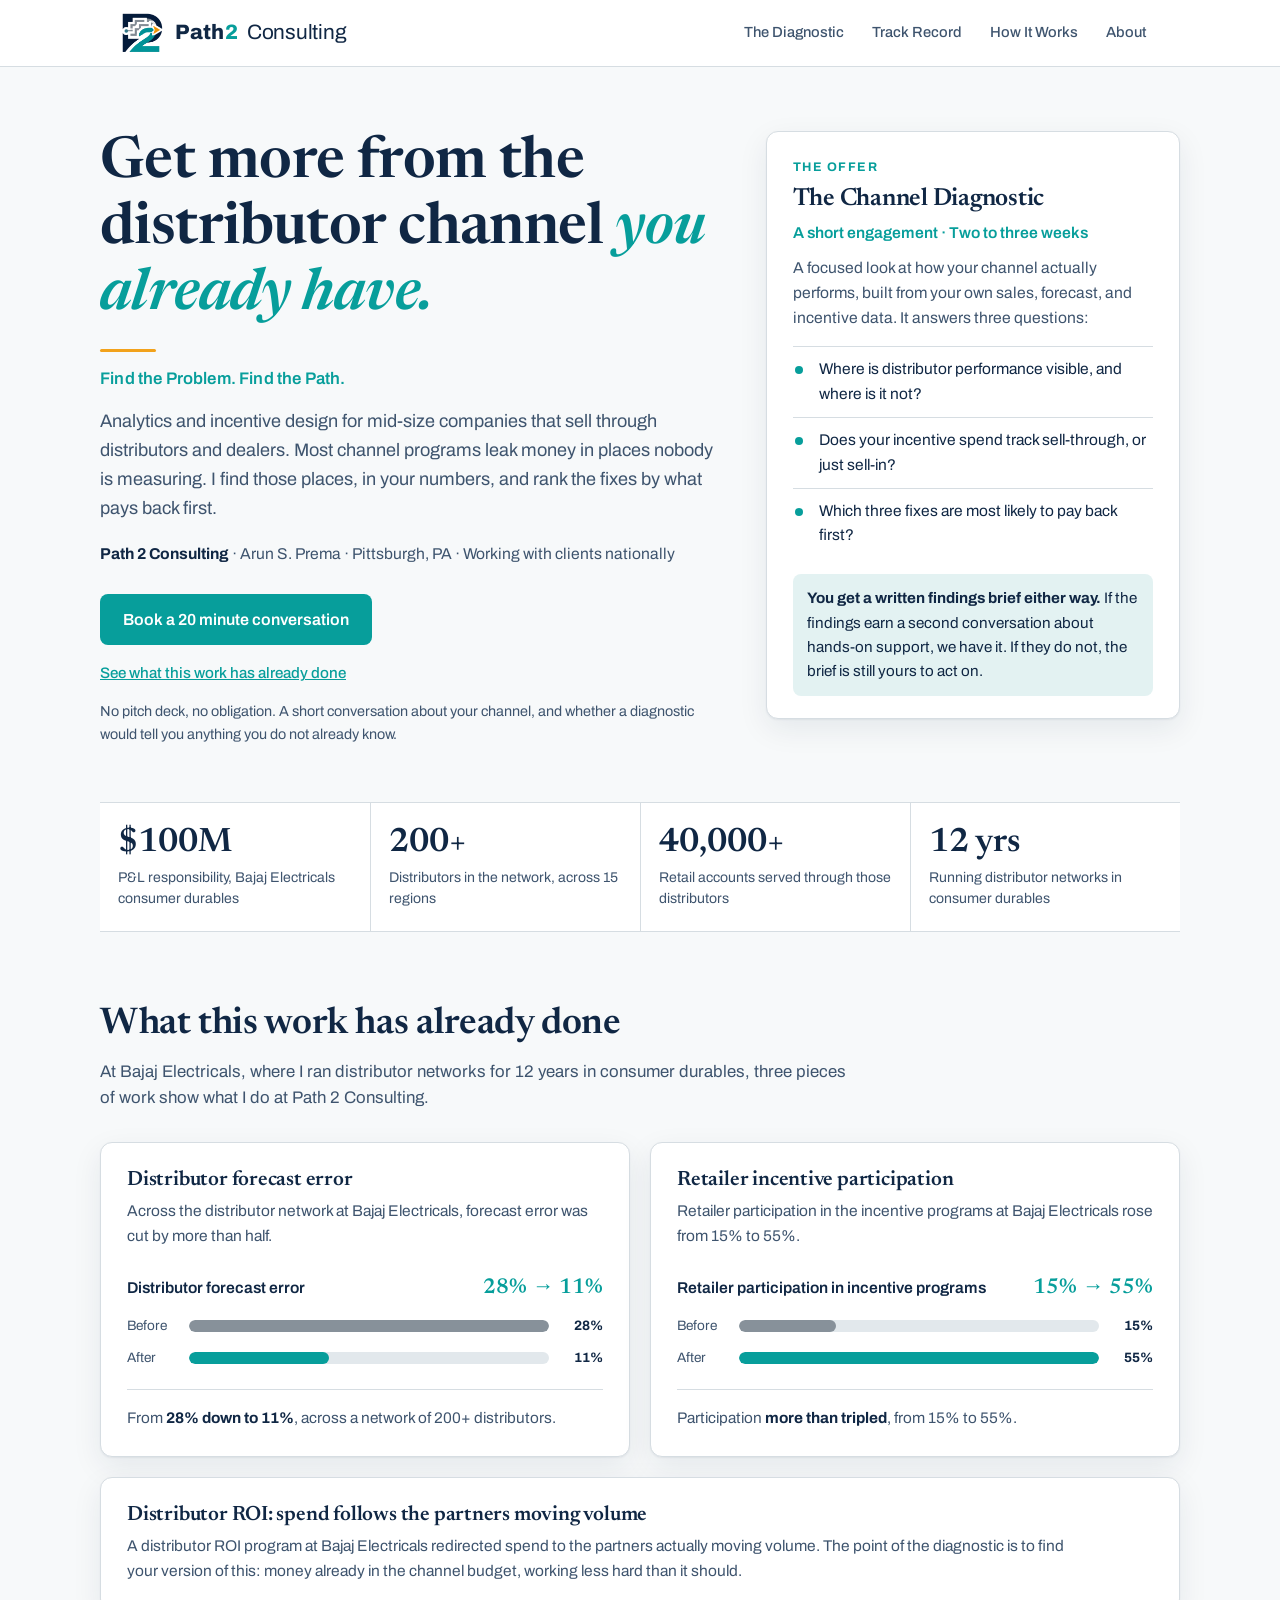
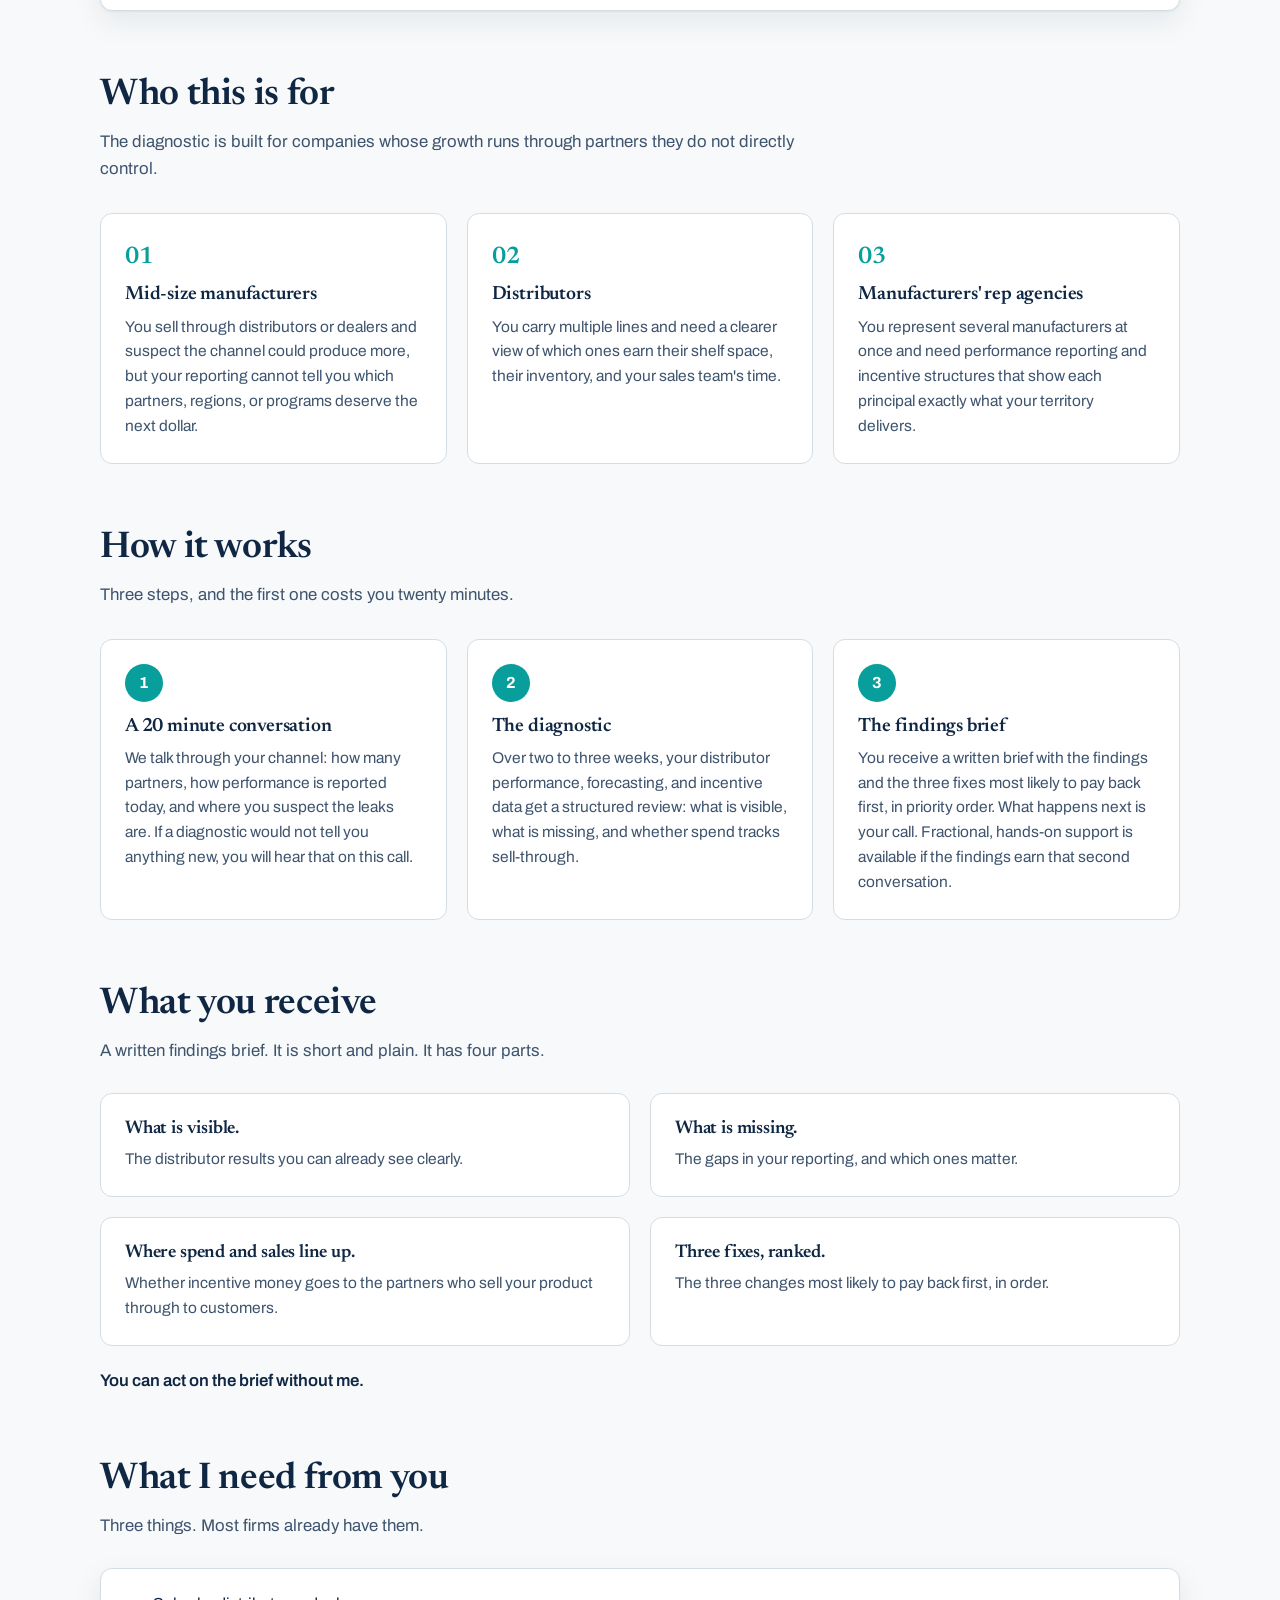
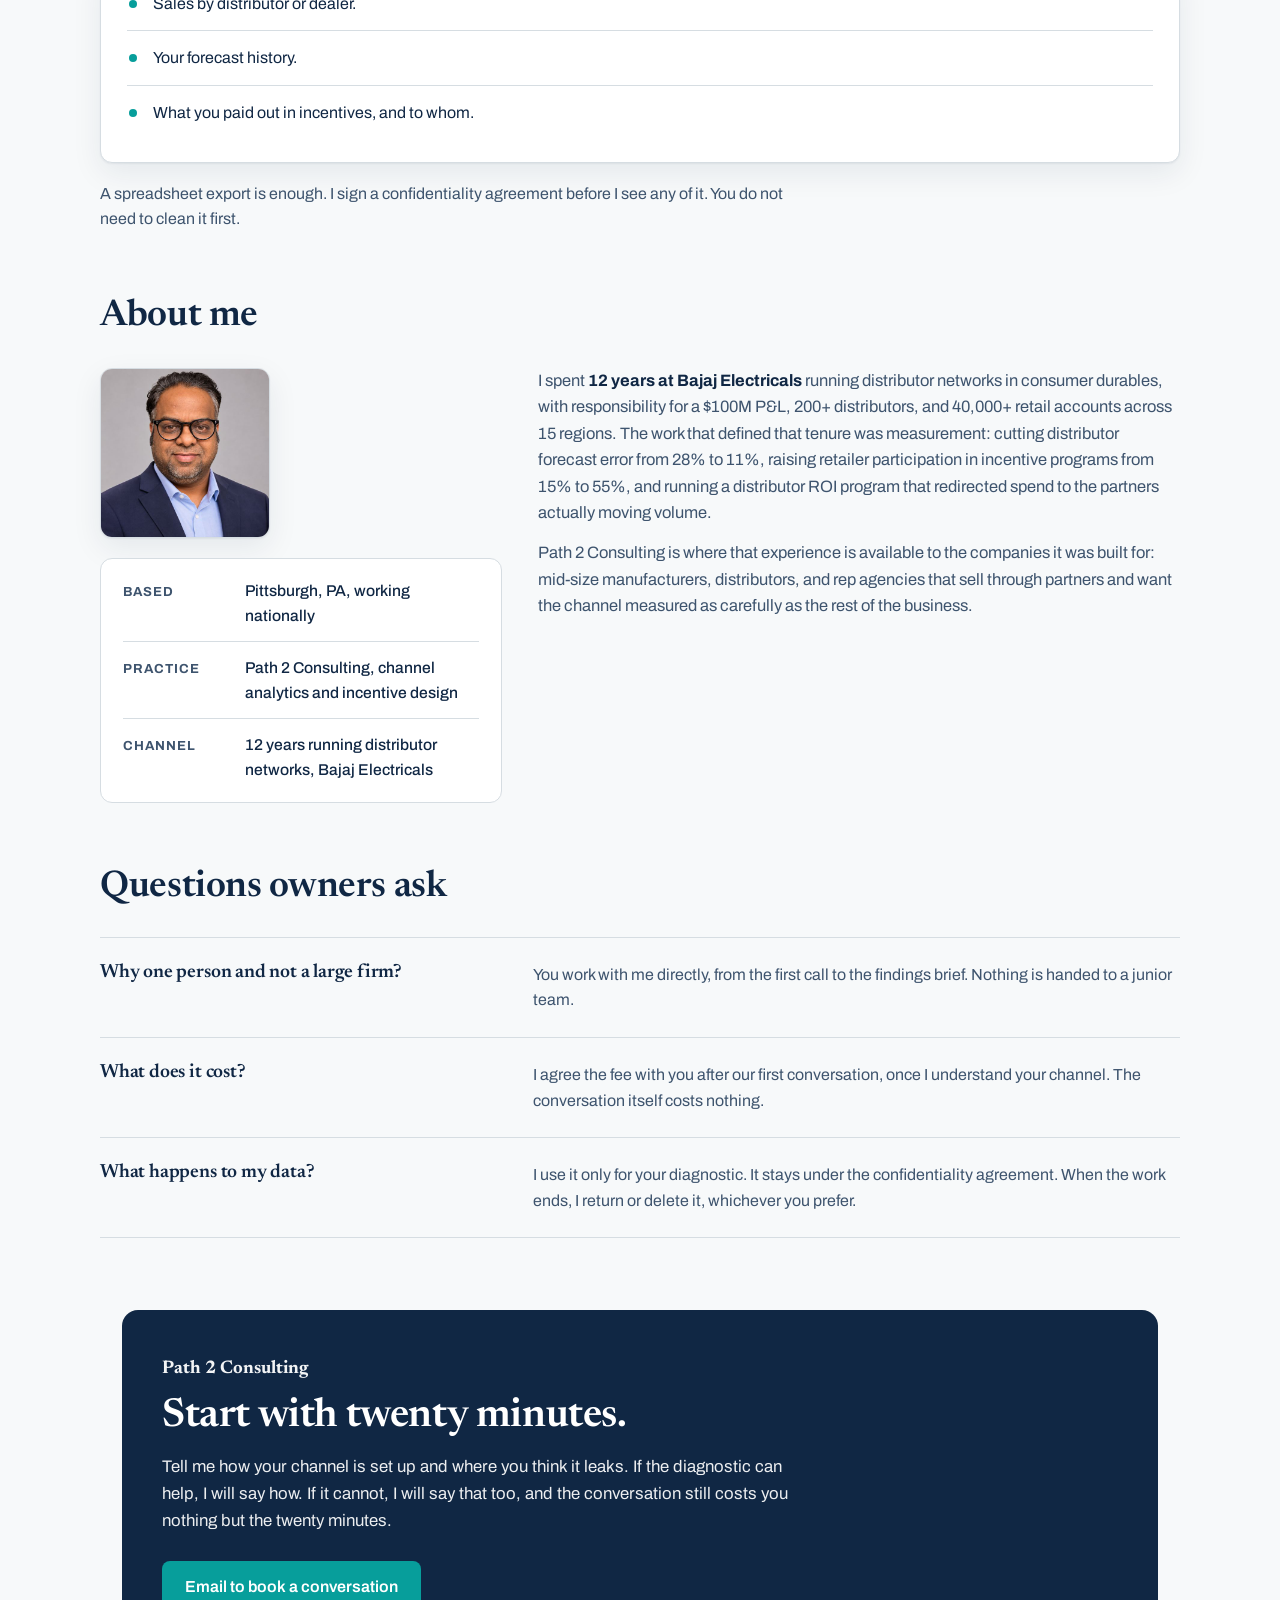
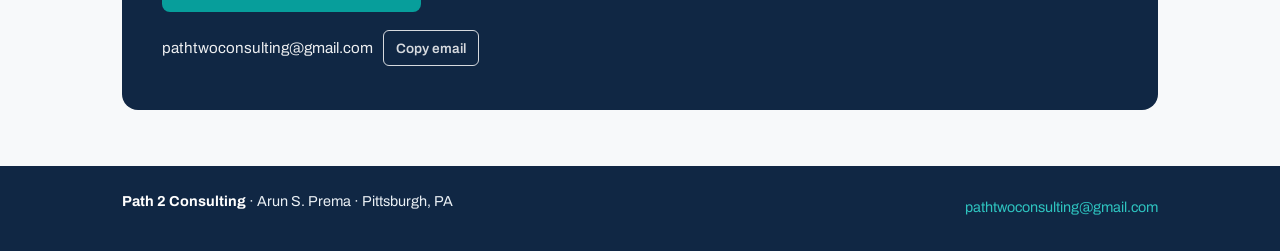
==== commit af6d178f: "Path 2 site: point logo, favicon and photo to working SVG versions" ====
--- a/path2/index.html
+++ b/path2/index.html
@@ -5,7 +5,7 @@
     <meta name="viewport" content="width=device-width, initial-scale=1, viewport-fit=cover" />
     <meta name="color-scheme" content="light dark" />
     <meta name="description" content="Path 2 Consulting: I help mid-size companies that sell through distributors and dealers get more from the channel they already have. Analytics, incentive design, and the Channel Diagnostic." />
-    <link rel="icon" href="https://arunshanmugamprema.github.io/path2/favicon.png" type="image/png" />
+    <link rel="icon" href="https://arunshanmugamprema.github.io/path2/favicon.svg" type="image/svg+xml" />
     <title>Path 2 Consulting</title>
     <link rel="preconnect" href="https://fonts.googleapis.com" />
     <link rel="preconnect" href="https://fonts.gstatic.com" crossorigin />
@@ -357,7 +357,7 @@
     <header class="topbar">
       <div class="wrap topbar-inner">
         <a class="brand" href="#top" aria-label="Path 2 Consulting home">
-          <img class="brand-logo" src="https://arunshanmugamprema.github.io/path2/logo-p2.png" alt="Path 2 Consulting logo" height="40" />
+          <img class="brand-logo" src="https://arunshanmugamprema.github.io/path2/logo-p2.svg" alt="Path 2 Consulting logo" height="40" />
           <span class="brand-text"><span class="brand-path">Path</span><span class="brand-two">2</span><span class="brand-consulting">Consulting</span></span>
         </a>
         <nav class="topnav" aria-label="Page sections">
@@ -565,7 +565,7 @@
         </div>
         <div class="about-grid">
           <div class="about-side">
-            <img class="about-photo" src="https://arunshanmugamprema.github.io/path2/photo.jpg" alt="Arun S. Prema" width="170" loading="lazy" />
+            <img class="about-photo" src="https://arunshanmugamprema.github.io/path2/photo.svg" alt="Arun S. Prema" width="170" loading="lazy" />
             <div class="about-facts">
               <dl>
                 <div class="row"><dt>Based</dt><dd>Pittsburgh, PA, working nationally</dd></div>
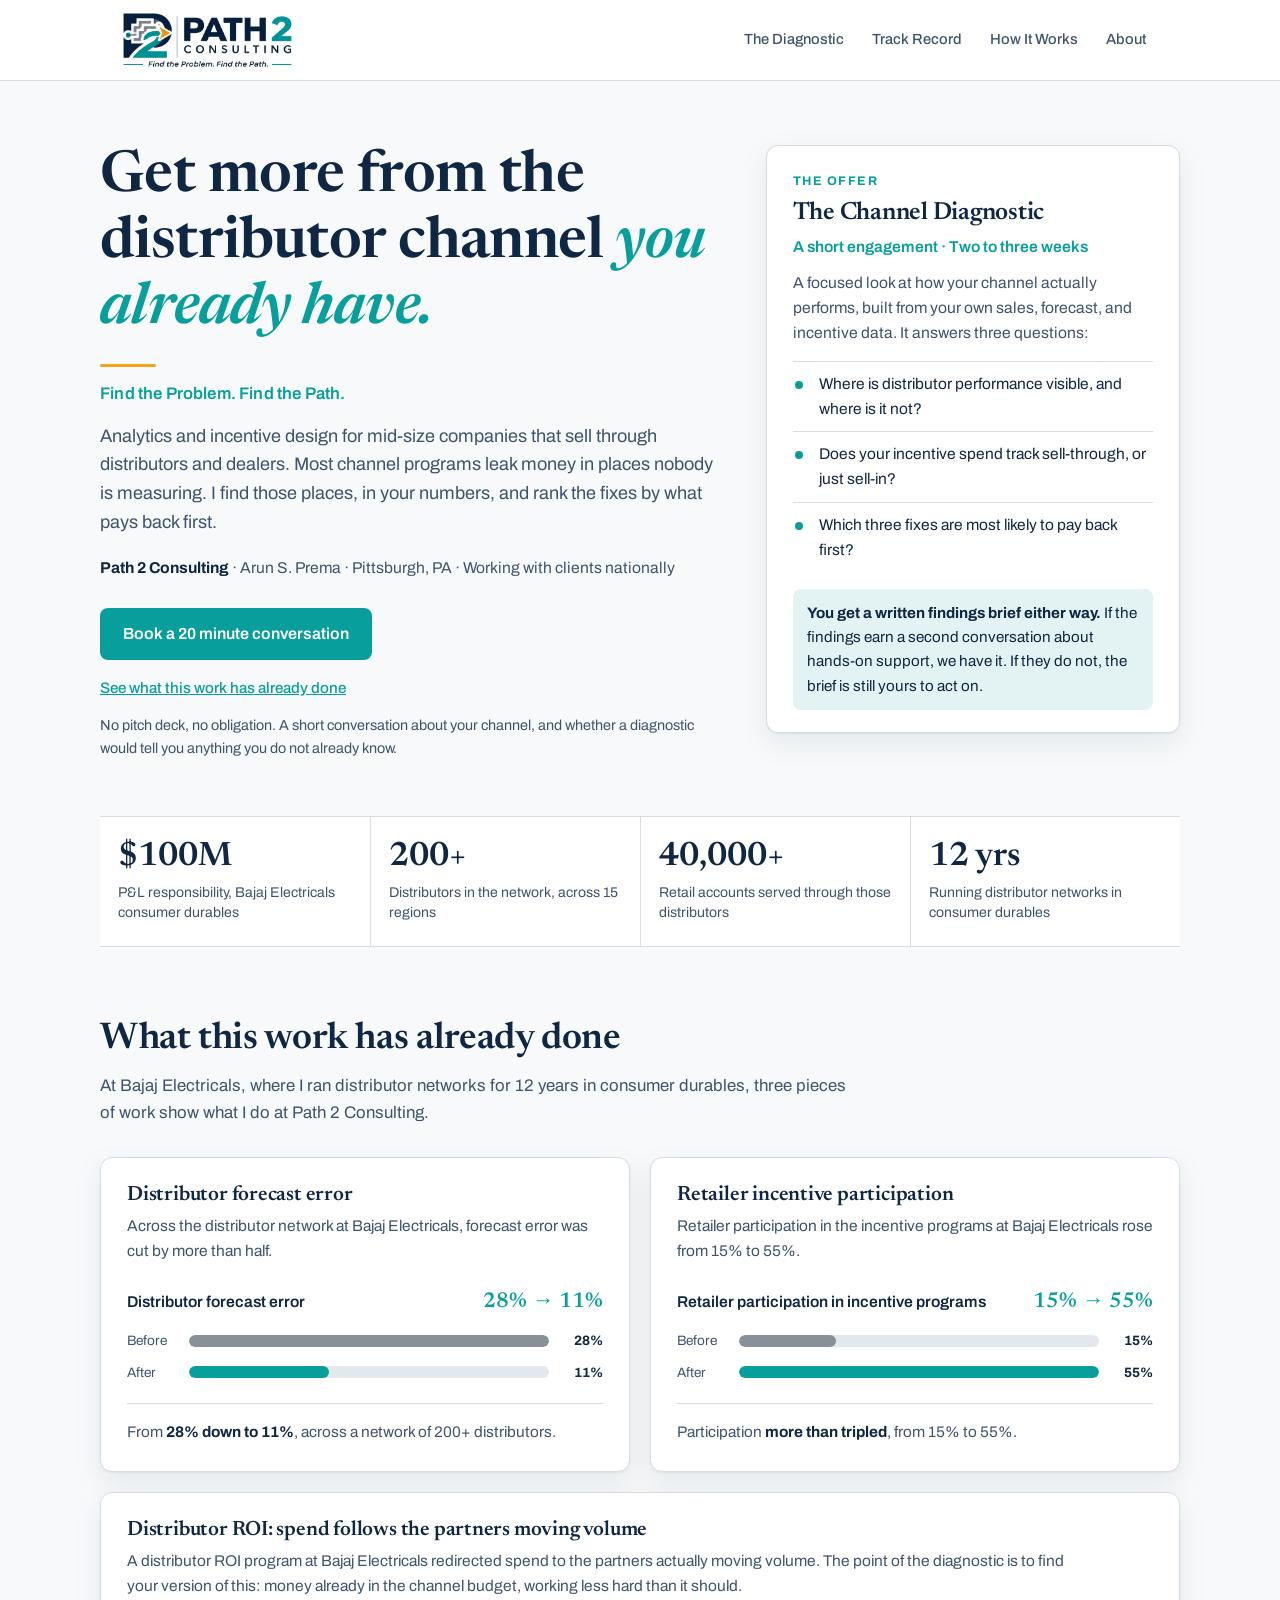
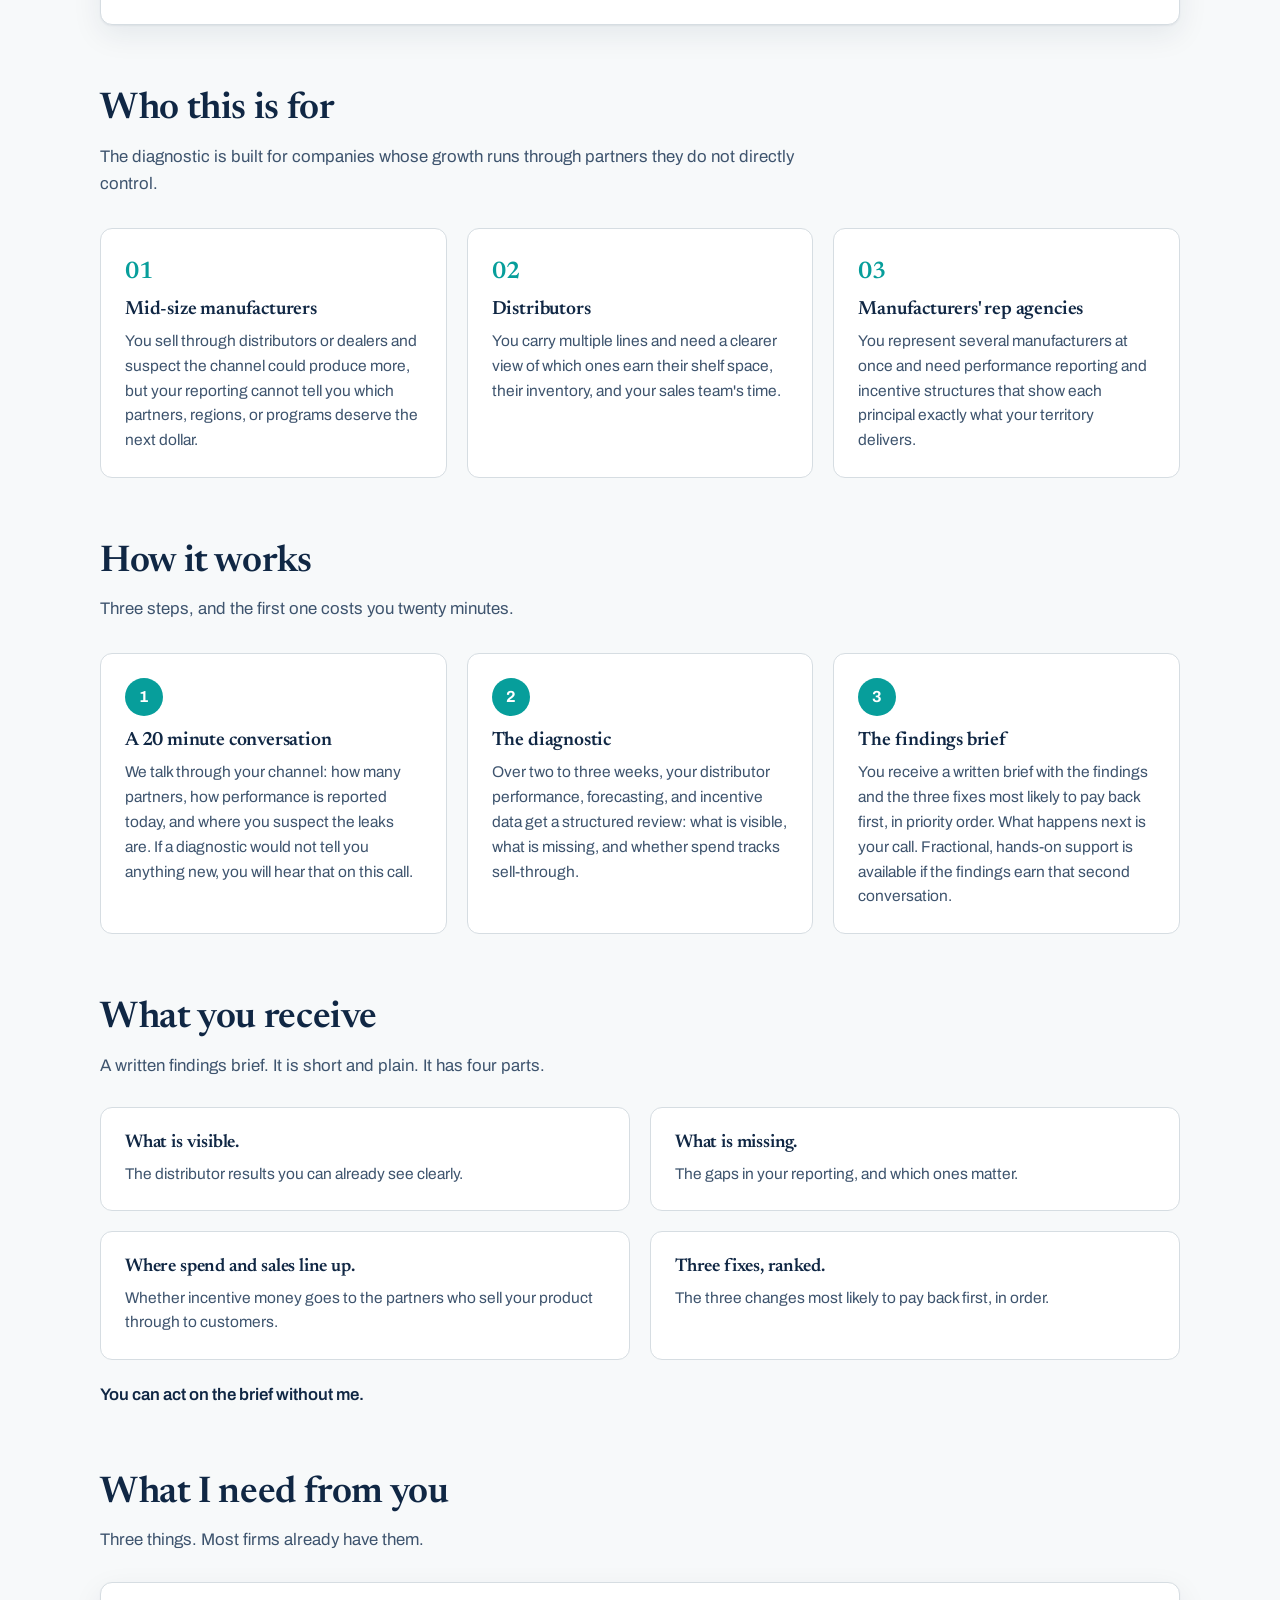
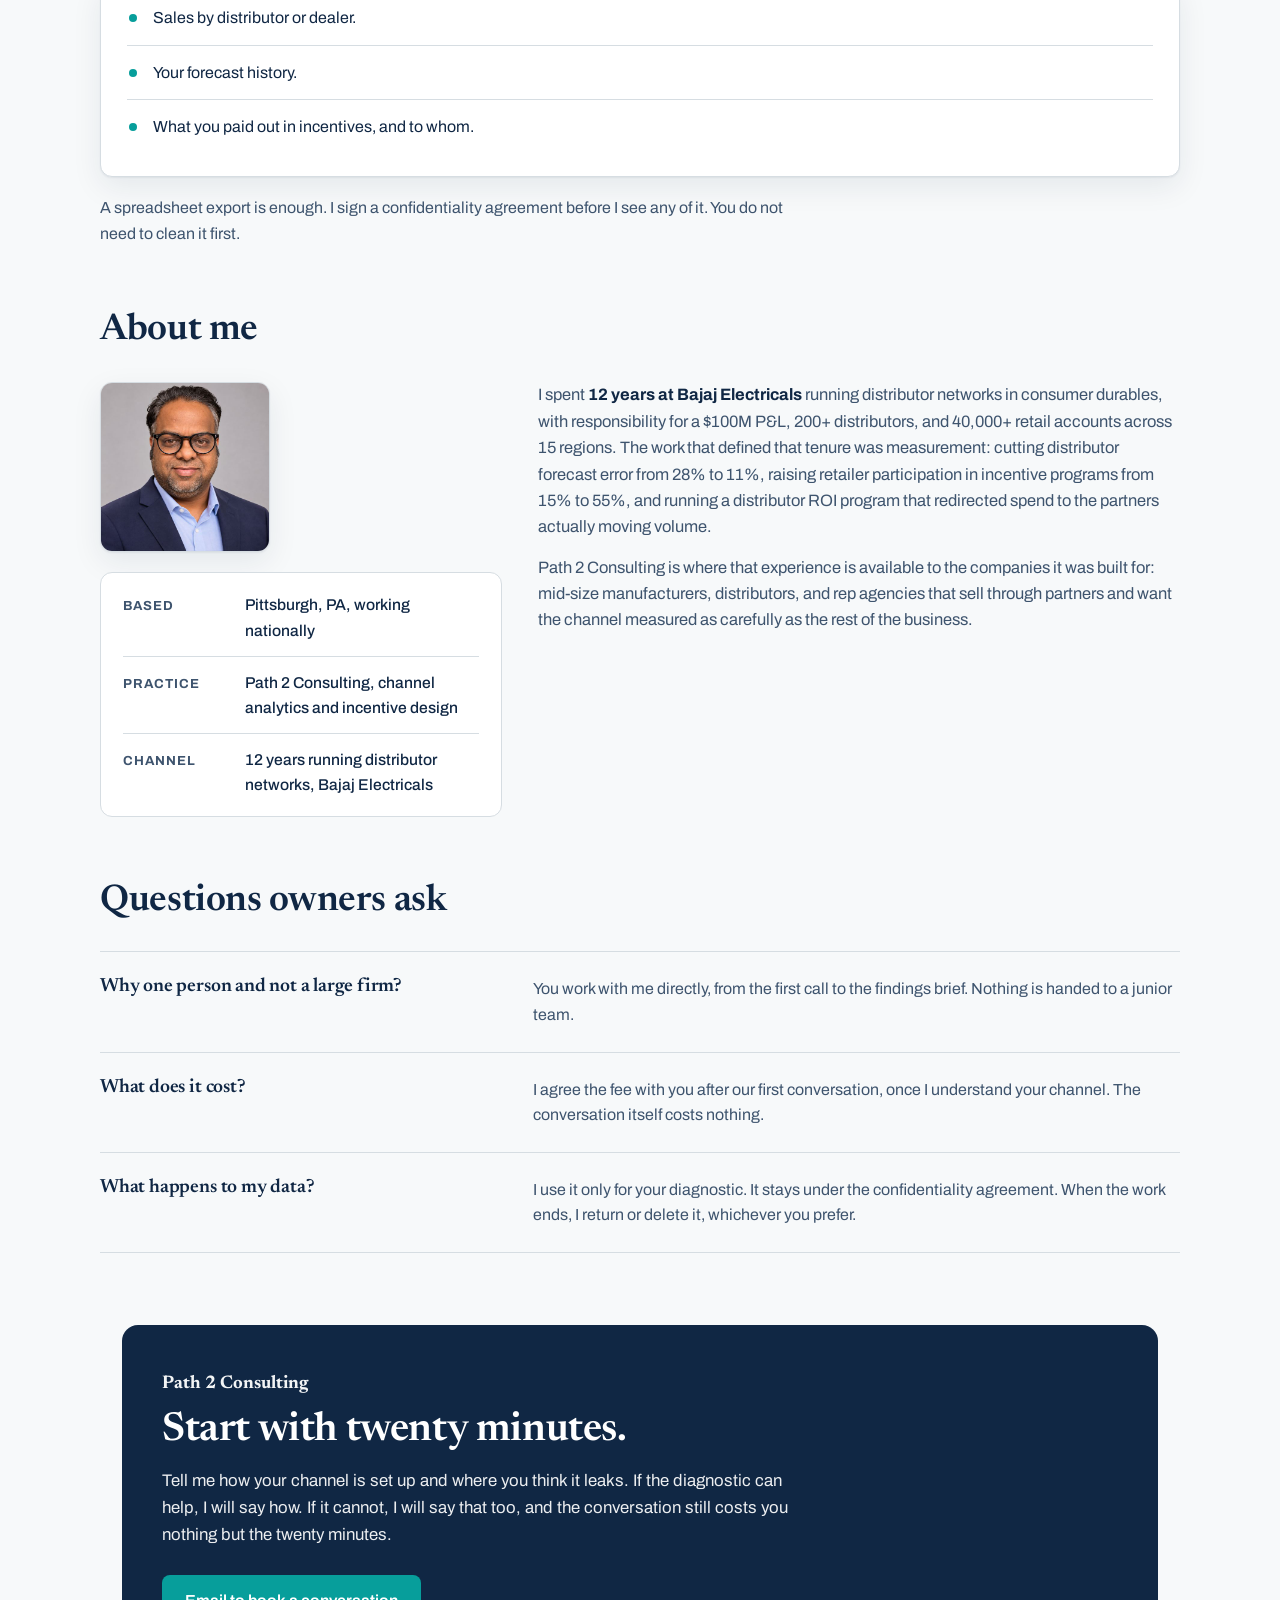
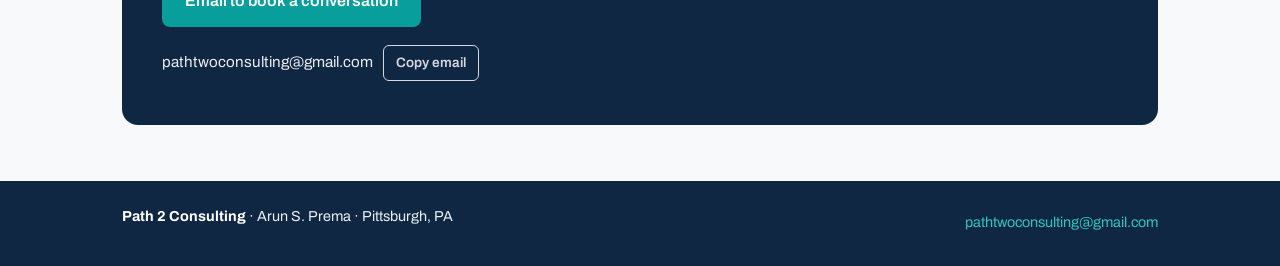
==== commit 4aecdc9a: "Path 2 site: full lockup in header" ====
--- a/path2/index.html
+++ b/path2/index.html
@@ -111,7 +111,7 @@
         white-space: nowrap;
       }
       .brand:hover { color: var(--ink); }
-      .brand-logo { height: 40px; width: auto; display: block; flex: 0 0 auto; }
+      .brand-logo { height: 56px; width: auto; max-width: 80vw; display: block; flex: 0 0 auto; }
       .brand-text { display: inline-flex; align-items: baseline; white-space: nowrap; font-weight: 400; }
       .brand-path { font-weight: 800; color: var(--ink); }
       .brand-two { font-weight: 800; color: var(--teal); margin-left: 1px; }
@@ -349,7 +349,7 @@
         .final { padding: 34px 24px; }
         section.block { padding-top: 52px; }
         .brand { font-size: 1.15rem; gap: 10px; }
-        .brand-logo { height: 36px; }
+        .brand-logo { height: 56px; max-width: 80vw; }
       }
     </style>
   </head>
@@ -357,8 +357,7 @@
     <header class="topbar">
       <div class="wrap topbar-inner">
         <a class="brand" href="#top" aria-label="Path 2 Consulting home">
-          <img class="brand-logo" src="https://arunshanmugamprema.github.io/path2/logo-p2.svg" alt="Path 2 Consulting logo" height="40" />
-          <span class="brand-text"><span class="brand-path">Path</span><span class="brand-two">2</span><span class="brand-consulting">Consulting</span></span>
+          <img class="brand-logo" src="https://arunshanmugamprema.github.io/path2/lockup.svg" alt="Path 2 Consulting. Find the Problem. Find the Path." height="56" />
         </a>
         <nav class="topnav" aria-label="Page sections">
           <a href="#diagnostic">The Diagnostic</a>
